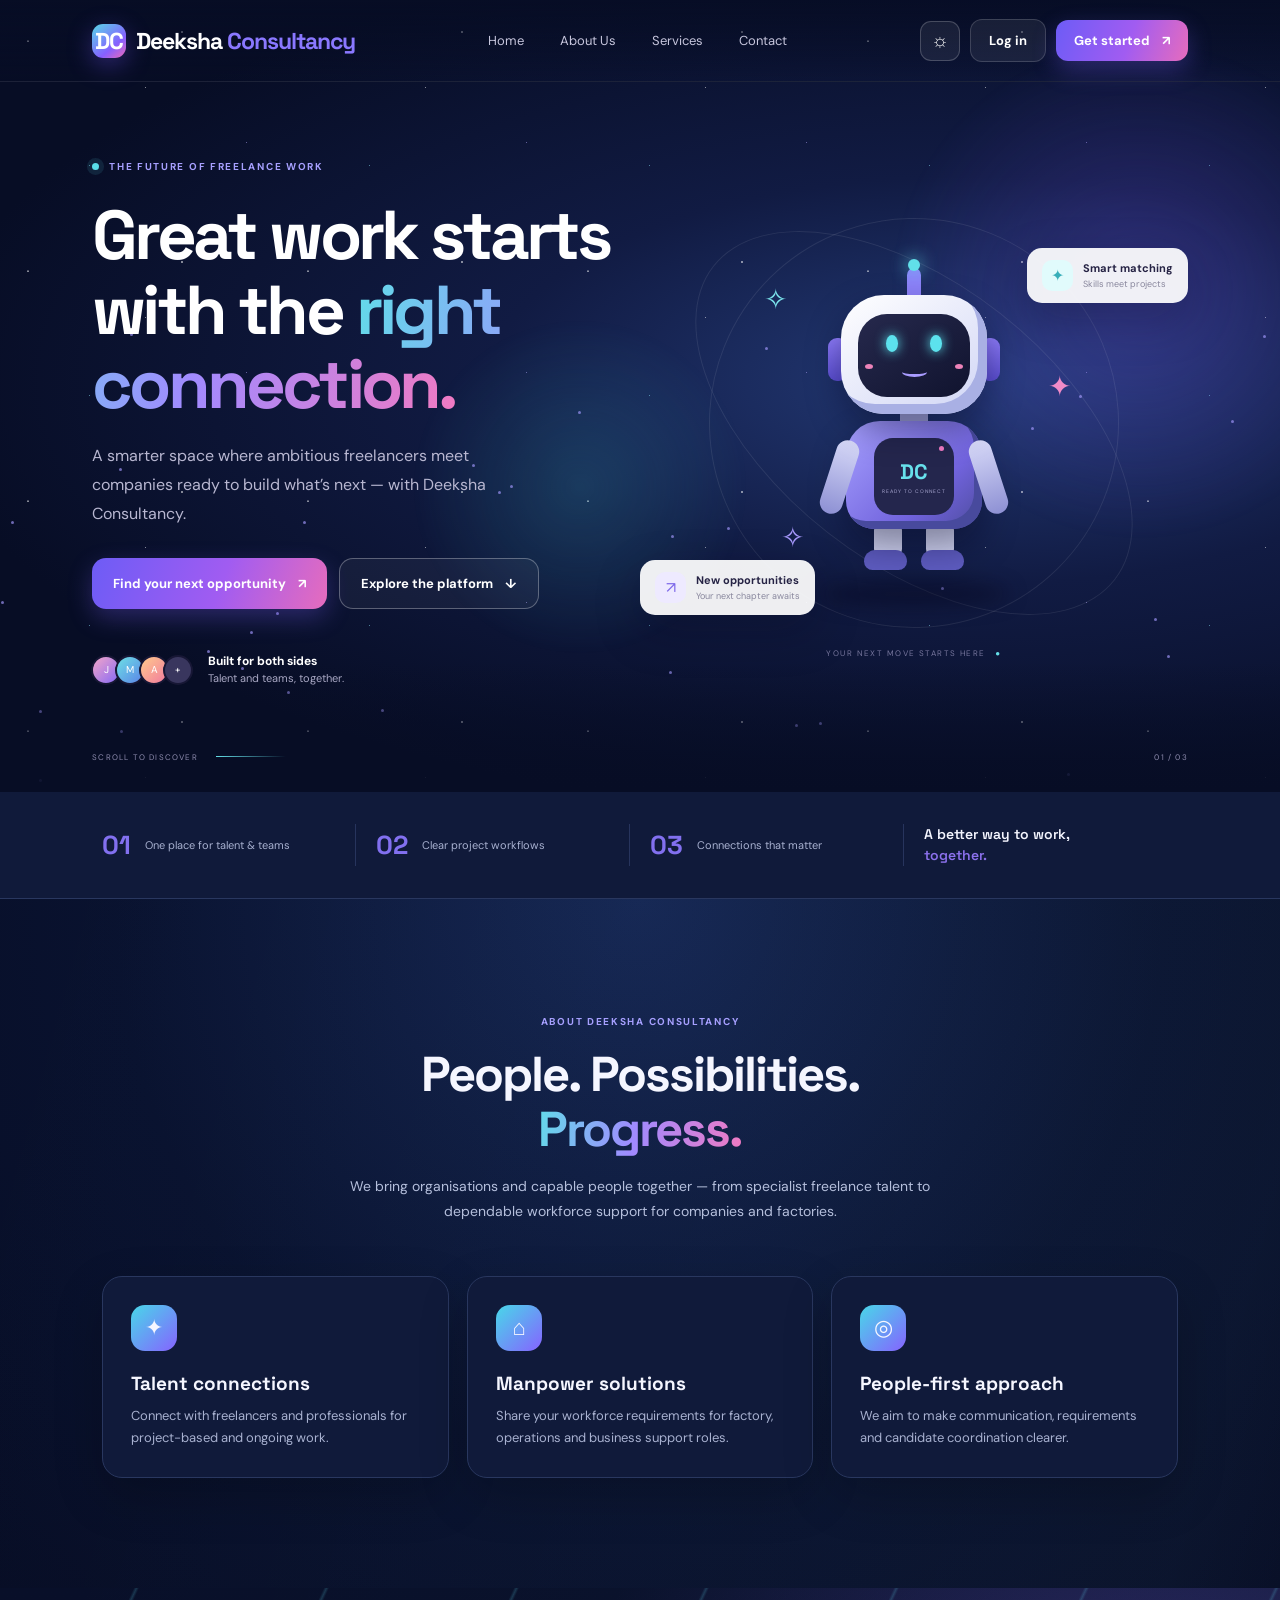
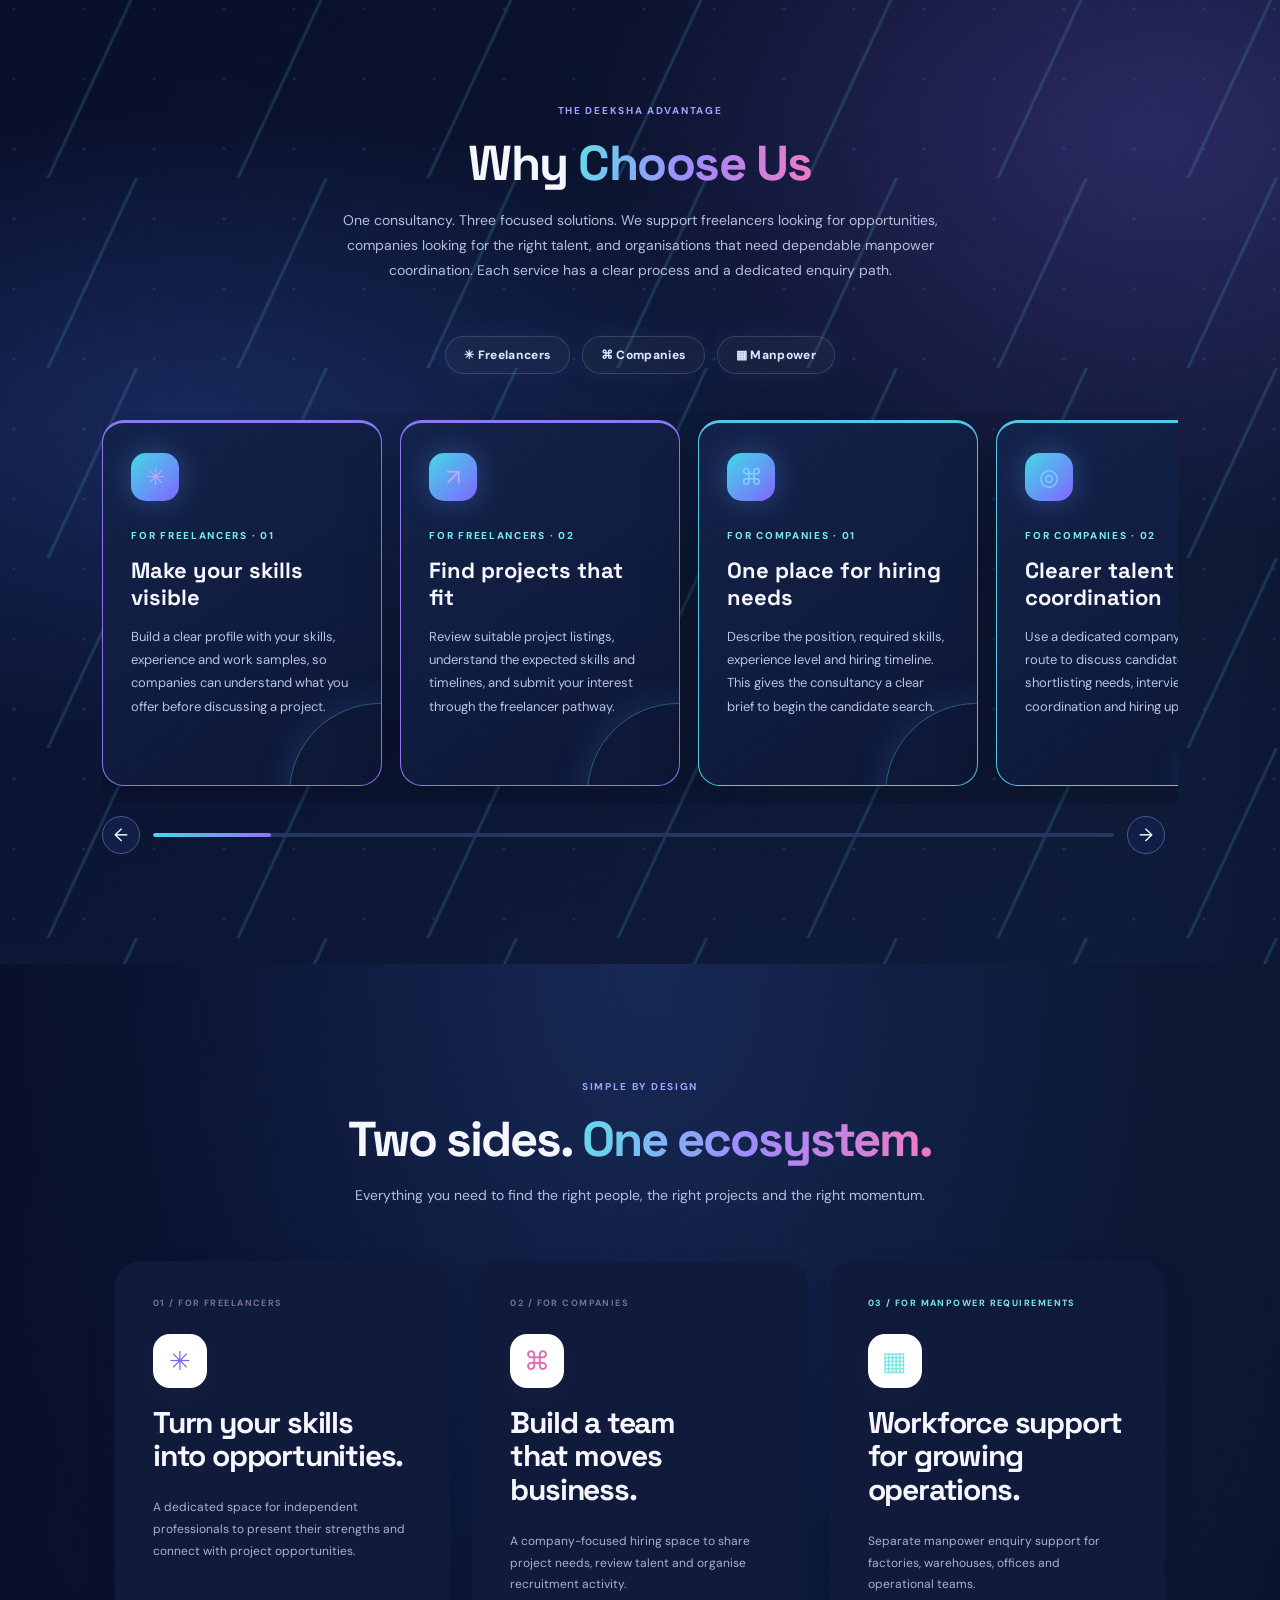
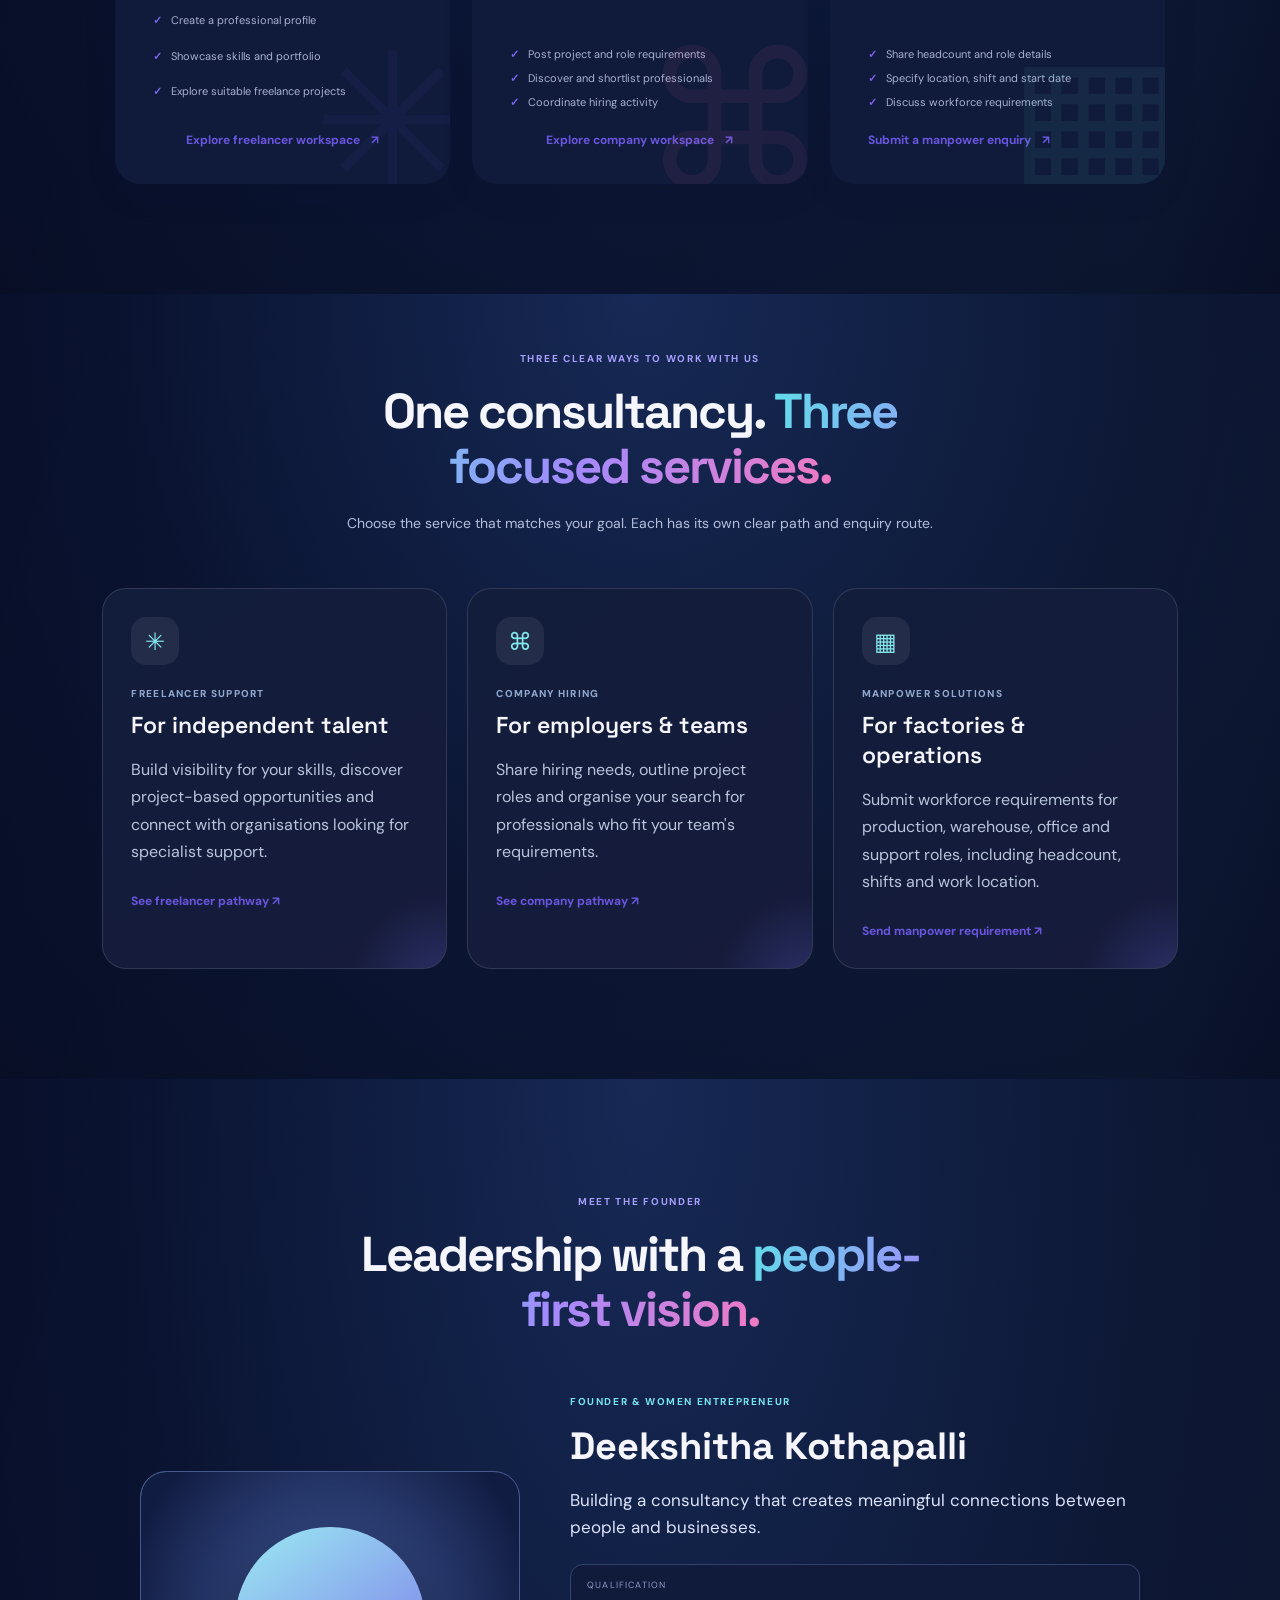
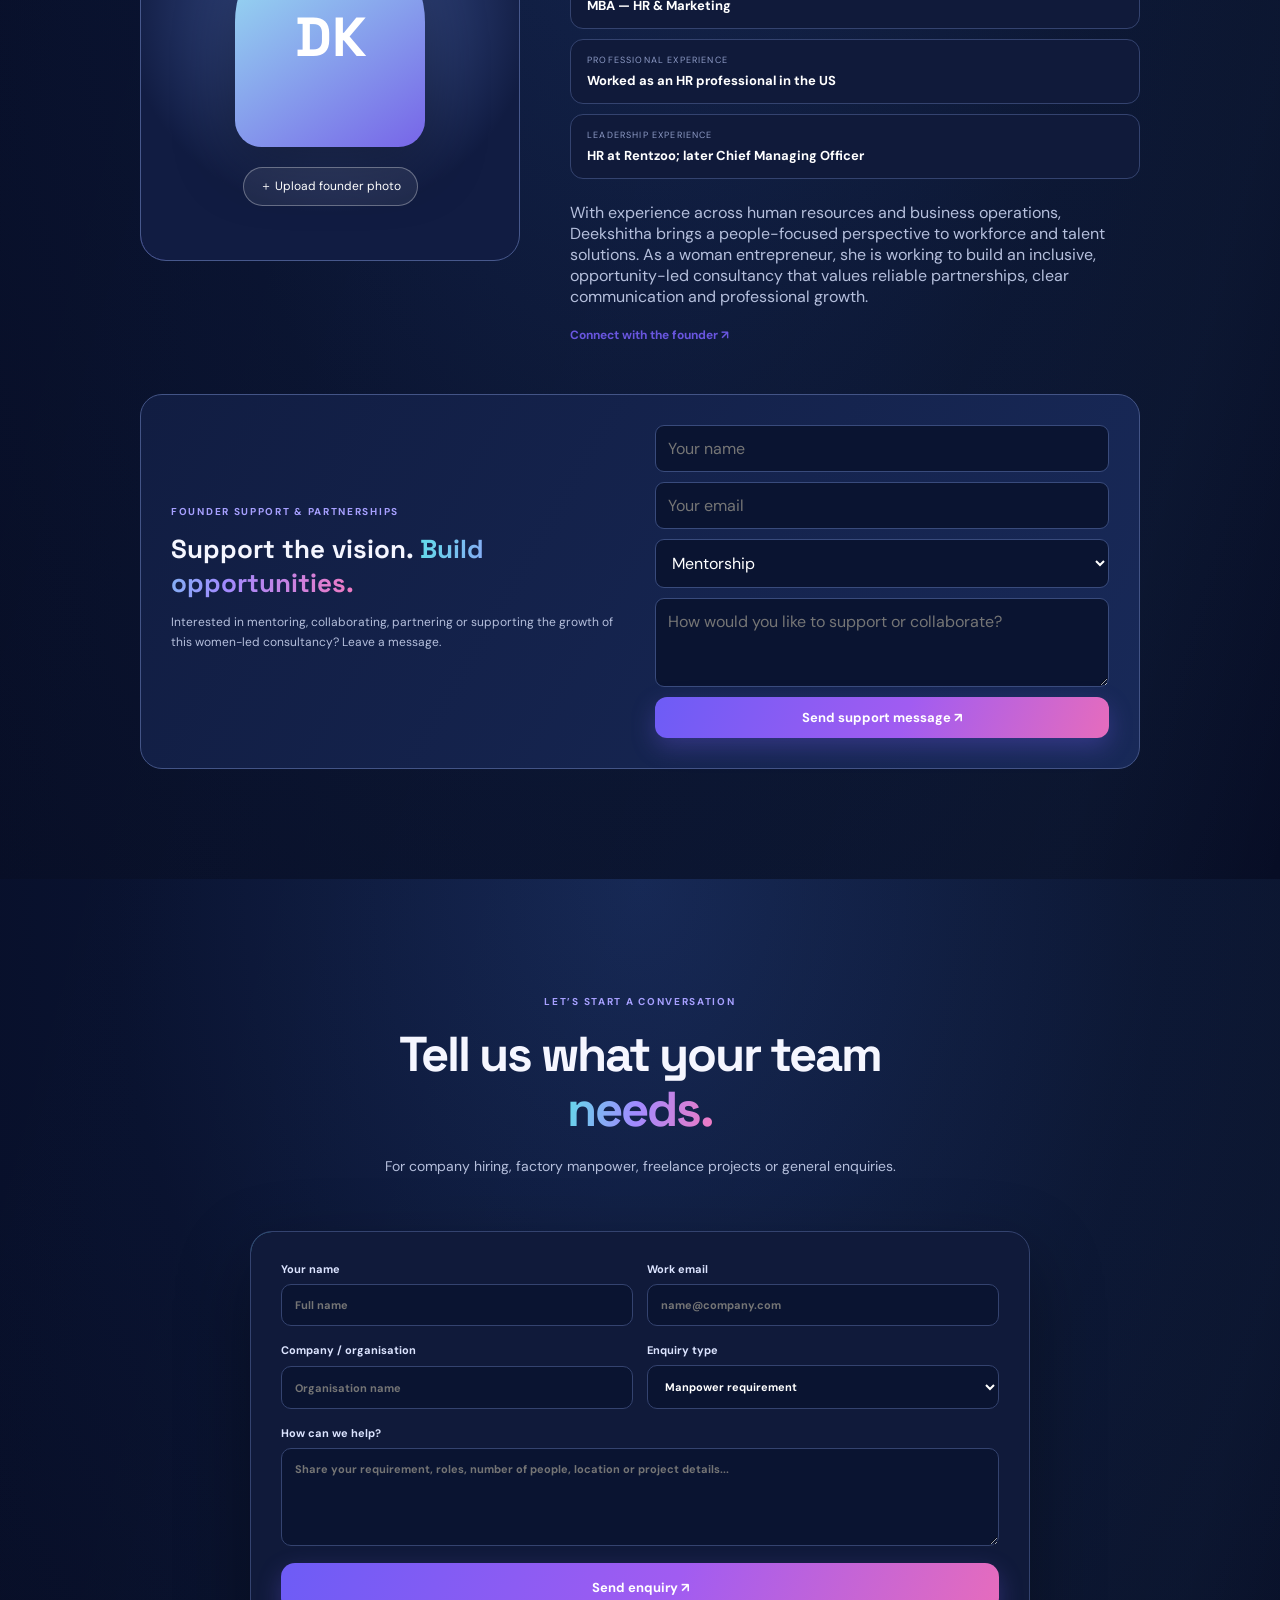
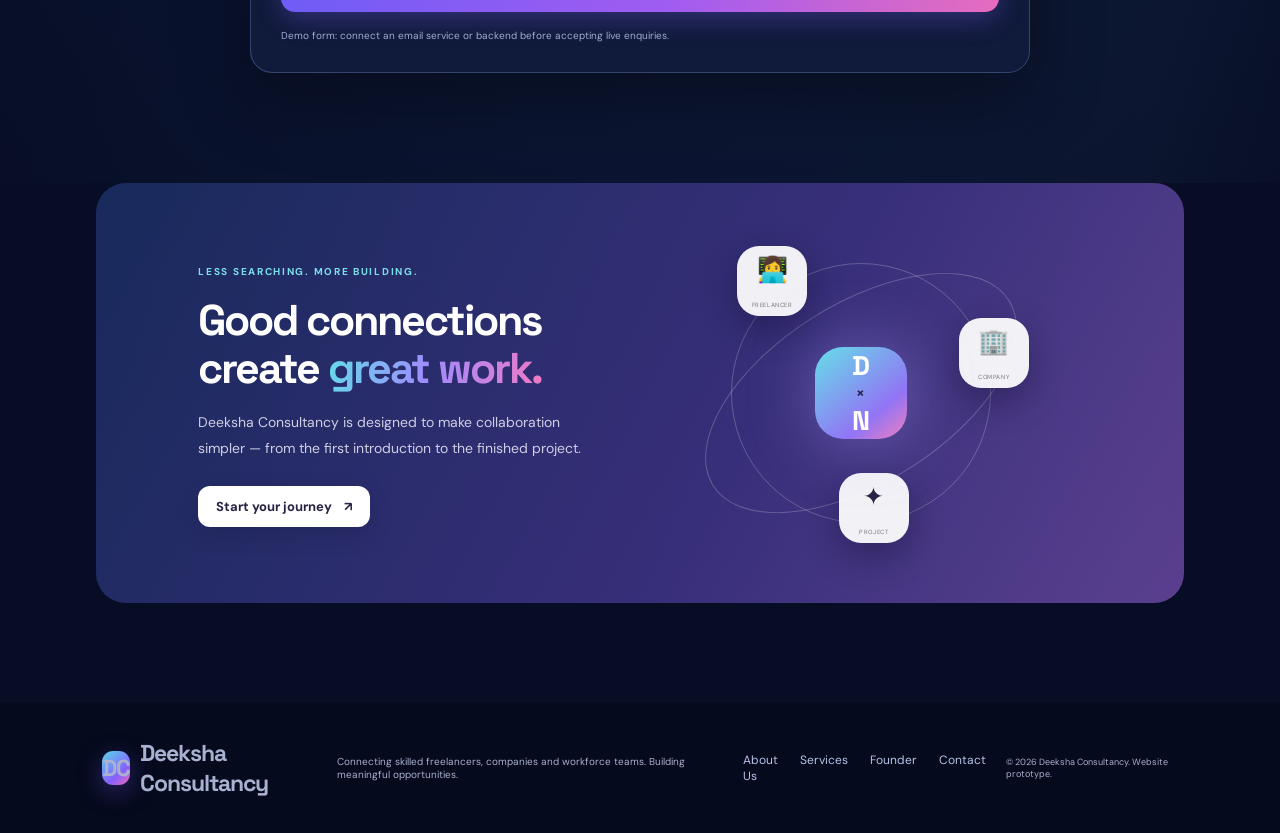
==== index.html @ b0bf6ce8 "first commit" ====
<!DOCTYPE html>
<html lang="en">
<head>
  <meta charset="UTF-8" />
  <meta name="viewport" content="width=device-width, initial-scale=1.0" />
  <meta name="theme-color" content="#10112b" />
  <meta name="description" content="Deeksha Consultancy connects skilled freelancers with companies through a simple, modern talent platform." />
  <title>Deeksha Consultancy | Talent Meets Opportunity</title>
  <link rel="preconnect" href="https://fonts.googleapis.com">
  <link rel="preconnect" href="https://fonts.gstatic.com" crossorigin>
  <link href="https://fonts.googleapis.com/css2?family=DM+Sans:wght@400;500;600;700&family=Space+Grotesk:wght@500;600;700&display=swap" rel="stylesheet">
  <link rel="stylesheet" href="style.css" />
</head>
<body>
  <div class="scroll-progress" id="scrollProgress"></div>
  <div class="global-starfall" id="globalStarfall" aria-hidden="true"></div>
  <div class="cursor-spark" id="cursorSpark" aria-hidden="true">✧</div>
  <div class="loader" id="loader">
    <div class="loader-orbit"><span class="loader-core">✦</span></div>
    <p>Connecting talent to opportunity<span class="dots">...</span></p>
  </div>

  <header class="site-header" id="siteHeader">
    <a class="brand" href="#" data-home><span class="brand-mark">DC</span><span>Deeksha <span class="brand-accent">Consultancy</span></span></a>
    <nav class="main-nav">
      <a href="#home">Home</a><a href="#about">About Us</a><a href="#services">Services</a></a><a href="#contact">Contact</a>
    </nav>
    <div class="header-actions">
      <button class="theme-toggle" id="themeToggle" aria-label="Toggle theme">☼</button>
      <button class="btn btn-ghost" data-open-auth="login">Log in</button>
      <button class="btn btn-primary" data-open-auth="signup">Get started <span>↗</span></button>
    </div>
    <button class="mobile-menu" id="mobileMenu" aria-label="Open menu">☰</button>
  </header>

  <main id="landing">
    <section class="hero" id="home">
      <div class="hero-glow glow-one"></div><div class="hero-glow glow-two"></div>
      <div class="particle-field" id="particleField"></div>
      <div class="hero-copy reveal">
        <div class="eyebrow"><span class="eyebrow-dot"></span> THE FUTURE OF FREELANCE WORK</div>
        <h1>Great work starts<br>with the <span class="gradient-text">right connection.</span></h1>
        <p class="hero-lede">A smarter space where ambitious freelancers meet companies ready to build what’s next — with Deeksha Consultancy.</p>
        <div class="hero-buttons">
          <button class="btn btn-primary btn-large" data-open-auth="signup">Find your next opportunity <span>↗</span></button>
          <a class="btn btn-outline btn-large" href="#how">Explore the platform <span>↓</span></a>
        </div>
        <div class="trust-row"><div class="avatar-stack"><i>J</i><i>M</i><i>A</i><i>+</i></div><span><b>Built for both sides</b><br>Talent and teams, together.</span></div>
      </div>
      <div class="hero-visual reveal">
        <div class="orbit orbit-a"></div><div class="orbit orbit-b"></div>
        <div class="floating-chip chip-top"><span class="chip-icon">✦</span><span><b>Smart matching</b><small>Skills meet projects</small></span></div>
        <div class="robot-stage">
          <div class="robot-shadow"></div>
          <div class="robot">
            <div class="antenna"><i></i></div>
            <div class="robot-ear ear-left"></div><div class="robot-ear ear-right"></div>
            <div class="robot-head">
              <div class="robot-face"><div class="robot-eyes"><i></i><i></i></div><div class="robot-smile"></div></div>
              <div class="robot-cheek cheek-left"></div><div class="robot-cheek cheek-right"></div>
            </div>
            <div class="robot-neck"></div>
            <div class="robot-body"><div class="body-panel"><span class="panel-dot"></span><b>DC</b><small>READY TO CONNECT</small></div><div class="robot-arm arm-left"></div><div class="robot-arm arm-right"></div></div>
            <div class="robot-leg leg-left"></div><div class="robot-leg leg-right"></div>
            <div class="robot-foot foot-left"></div><div class="robot-foot foot-right"></div>
          </div>
          <div class="spark spark-1">✧</div><div class="spark spark-2">✦</div><div class="spark spark-3">✧</div>
        </div>
        <div class="floating-chip chip-bottom"><span class="chip-icon purple">↗</span><span><b>New opportunities</b><small>Your next chapter awaits</small></span></div>
        <div class="visual-caption">YOUR NEXT MOVE STARTS HERE <span>●</span></div>
      </div>
      <div class="hero-bottom"><span>SCROLL TO DISCOVER</span><div class="scroll-line"></div><span>01 / 03</span></div>
    </section>

    <section class="stats-strip">
      <div><strong>01</strong><span>One place for talent & teams</span></div><div><strong>02</strong><span>Clear project workflows</span></div><div><strong>03</strong><span>Connections that matter</span></div><div class="stats-note">A better way to work,<br><em>together.</em></div>
    </section>

    <section class="section about-company-section" id="about">
      <div class="section-heading reveal"><span class="eyebrow">ABOUT DEEKSHA CONSULTANCY</span><h2>People. Possibilities. <span class="gradient-text">Progress.</span></h2><p>We bring organisations and capable people together — from specialist freelance talent to dependable workforce support for companies and factories.</p></div>
      <div class="about-feature-grid"><article class="about-feature reveal"><span>✦</span><h3>Talent connections</h3><p>Connect with freelancers and professionals for project-based and ongoing work.</p></article><article class="about-feature reveal"><span>⌂</span><h3>Manpower solutions</h3><p>Share your workforce requirements for factory, operations and business support roles.</p></article><article class="about-feature reveal"><span>◎</span><h3>People-first approach</h3><p>We aim to make communication, requirements and candidate coordination clearer.</p></article></div>
    </section>

    <section class="section why-section" id="why-us">
      <div class="section-heading reveal"><span class="eyebrow">THE DEEKSHA ADVANTAGE</span><h2>Why <span class="gradient-text">Choose Us</span></h2><p>One consultancy. Three focused solutions. We support freelancers looking for opportunities, companies looking for the right talent, and organisations that need dependable manpower coordination. Each service has a clear process and a dedicated enquiry path.</p></div>
      <div class="why-audience-row reveal"><span class="why-audience freelancer-audience">✳ Freelancers</span><span class="why-audience company-audience">⌘ Companies</span><span class="why-audience manpower-audience">▦ Manpower</span></div>
      <div class="why-track-wrap reveal"><div class="why-track" id="whyTrack">
        <article class="why-card why-freelancer"><span class="why-icon">✳</span><small>FOR FREELANCERS · 01</small><h3>Make your skills visible</h3><p>Build a clear profile with your skills, experience and work samples, so companies can understand what you offer before discussing a project.</p></article>
        <article class="why-card why-freelancer"><span class="why-icon">↗</span><small>FOR FREELANCERS · 02</small><h3>Find projects that fit</h3><p>Review suitable project listings, understand the expected skills and timelines, and submit your interest through the freelancer pathway.</p></article>
        <article class="why-card why-company"><span class="why-icon">⌘</span><small>FOR COMPANIES · 01</small><h3>One place for hiring needs</h3><p>Describe the position, required skills, experience level and hiring timeline. This gives the consultancy a clear brief to begin the candidate search.</p></article>
        <article class="why-card why-company"><span class="why-icon">◎</span><small>FOR COMPANIES · 02</small><h3>Clearer talent coordination</h3><p>Use a dedicated company enquiry route to discuss candidate profiles, shortlisting needs, interview coordination and hiring updates.</p></article>
        <article class="why-card why-manpower"><span class="why-icon">▦</span><small>FOR MANPOWER · 01</small><h3>Workforce needs understood</h3><p>Submit the number of workers needed, job categories, work location, shift details and expected joining date for factory, warehouse or operations teams.</p></article>
        <article class="why-card why-manpower"><span class="why-icon">✧</span><small>FOR MANPOWER · 02</small><h3>Flexible support for operations</h3><p>Explain whether you need temporary, contract or ongoing staffing support. Requirements are reviewed individually before any proposal or commitment.</p></article>
      </div></div>
      <div class="slider-controls reveal"><button class="slider-arrow" id="whyPrev" aria-label="Scroll benefits left">←</button><div class="slider-progress"><span id="whyProgress"></span></div><button class="slider-arrow" id="whyNext" aria-label="Scroll benefits right">→</button><span class="slider-hint"></span></div>
    </section>

    <section class="section how-section" id="how">
      <div class="section-heading reveal"><span class="eyebrow">SIMPLE BY DESIGN</span><h2>Two sides. <span class="gradient-text">One ecosystem.</span></h2><p>Everything you need to find the right people, the right projects and the right momentum.</p></div>
      <div class="path-grid service-path-grid">
        <article class="path-card talent-card reveal" id="freelancer-services"><div class="path-number">01 / FOR FREELANCERS</div><div class="path-icon">✳</div><h3>Turn your skills<br>into opportunities.</h3><p>A dedicated space for independent professionals to present their strengths and connect with project opportunities.</p><ul><li>Create a professional profile</li><li>Showcase skills and portfolio</li><li>Explore suitable freelance projects</li></ul><button class="text-link" data-open-auth="signup" data-role="freelancer">Explore freelancer workspace <span>↗</span></button><div class="card-decoration decoration-a">✳</div></article>
        <article class="path-card company-card reveal" id="companies"><div class="path-number">02 / FOR COMPANIES</div><div class="path-icon">⌘</div><h3>Build a team<br>that moves business.</h3><p>A company-focused hiring space to share project needs, review talent and organise recruitment activity.</p><ul><li>Post project and role requirements</li><li>Discover and shortlist professionals</li><li>Coordinate hiring activity</li></ul><button class="text-link" data-open-auth="signup" data-role="company">Explore company workspace <span>↗</span></button><div class="card-decoration decoration-b">⌘</div></article>
        <article class="path-card manpower-card reveal" id="manpower-services"><div class="path-number">03 / FOR MANPOWER REQUIREMENTS</div><div class="path-icon">▦</div><h3>Workforce support<br>for growing operations.</h3><p>Separate manpower enquiry support for factories, warehouses, offices and operational teams.</p><ul><li>Share headcount and role details</li><li>Specify location, shift and start date</li><li>Discuss workforce requirements</li></ul><a class="text-link" href="#contact">Submit a manpower enquiry <span>↗</span></a><div class="card-decoration decoration-c">▦</div></article>
      </div>
    </section>

    <section class="section service-details-section" id="services"><div class="section-heading reveal"><span class="eyebrow">THREE CLEAR WAYS TO WORK WITH US</span><h2>One consultancy. <span class="gradient-text">Three focused services.</span></h2><p>Choose the service that matches your goal. Each has its own clear path and enquiry route.</p></div><div class="service-detail-grid">
      <article class="service-detail freelancer-detail reveal"><span class="service-detail-icon">✳</span><small>FREELANCER SUPPORT</small><h3>For independent talent</h3><p>Build visibility for your skills, discover project-based opportunities and connect with organisations looking for specialist support.</p><a href="#freelancer-services" class="text-link">See freelancer pathway ↗</a></article>
      <article class="service-detail company-detail reveal"><span class="service-detail-icon">⌘</span><small>COMPANY HIRING</small><h3>For employers & teams</h3><p>Share hiring needs, outline project roles and organise your search for professionals who fit your team's requirements.</p><a href="#companies" class="text-link">See company pathway ↗</a></article>
      <article class="service-detail manpower-detail reveal"><span class="service-detail-icon">▦</span><small>MANPOWER SOLUTIONS</small><h3>For factories & operations</h3><p>Submit workforce requirements for production, warehouse, office and support roles, including headcount, shifts and work location.</p><a href="#contact" class="text-link">Send manpower requirement ↗</a></article>
    </div></section>

    <section class="section founder-section" id="founder"><div class="section-heading reveal"><span class="eyebrow">MEET THE FOUNDER</span><h2>Leadership with a <span class="gradient-text">people-first vision.</span></h2></div><div class="founder-layout reveal"><div class="founder-photo-wrap"><img id="founderPhoto" src="" alt="Founder portrait preview" class="founder-photo hidden"><div class="founder-placeholder" id="founderPlaceholder"><span>DK</span><small>Founder portrait</small></div><label class="photo-upload">＋ Upload founder photo<input id="founderPhotoInput" type="file" accept="image/*"></label></div><div class="founder-copy"><span class="founder-kicker">FOUNDER & WOMEN ENTREPRENEUR</span><h3>Deekshitha Kothapalli</h3><p class="founder-lede">Building a consultancy that creates meaningful connections between people and businesses.</p><div class="founder-facts"><div><small>QUALIFICATION</small><b>MBA — HR & Marketing</b></div><div><small>PROFESSIONAL EXPERIENCE</small><b>Worked as an HR professional in the US</b></div><div><small>LEADERSHIP EXPERIENCE</small><b>HR at Rentzoo; later Chief Managing Officer</b></div></div><p>With experience across human resources and business operations, Deekshitha brings a people-focused perspective to workforce and talent solutions. As a woman entrepreneur, she is working to build an inclusive, opportunity-led consultancy that values reliable partnerships, clear communication and professional growth.</p><a class="text-link" href="#founder-support">Connect with the founder ↗</a></div></div>
      <div class="founder-support" id="founder-support"><div><span class="eyebrow">FOUNDER SUPPORT & PARTNERSHIPS</span><h3>Support the vision. <span class="gradient-text">Build opportunities.</span></h3><p>Interested in mentoring, collaborating, partnering or supporting the growth of this women-led consultancy? Leave a message.</p></div><form id="founderSupportForm"><input name="supportName" required placeholder="Your name"><input name="supportEmail" type="email" required placeholder="Your email"><select name="supportType"><option>Mentorship</option><option>Business partnership</option><option>Investment / funding discussion</option><option>Women entrepreneur network</option><option>Other support</option></select><textarea name="supportMessage" rows="3" placeholder="How would you like to support or collaborate?"></textarea><button class="btn btn-primary">Send support message ↗</button></form></div></section>

    <section class="section contact-section" id="contact"><div class="section-heading reveal"><span class="eyebrow">LET’S START A CONVERSATION</span><h2>Tell us what your team <span class="gradient-text">needs.</span></h2><p>For company hiring, factory manpower, freelance projects or general enquiries.</p></div><form class="contact-form reveal" id="contactForm"><div class="form-row"><label>Your name<input name="name" required placeholder="Full name"></label><label>Work email<input name="email" type="email" required placeholder="name@company.com"></label></div><div class="form-row"><label>Company / organisation<input name="company" placeholder="Organisation name"></label><label>Enquiry type<select name="type"><option>Manpower requirement</option><option>Factory staffing</option><option>Freelance project</option><option>Partnership</option><option>General enquiry</option></select></label></div><label>How can we help?<textarea name="message" rows="5" required placeholder="Share your requirement, roles, number of people, location or project details..."></textarea></label><button class="btn btn-primary btn-large">Send enquiry ↗</button><small class="form-note">Demo form: connect an email service or backend before accepting live enquiries.</small></form></section>

    <section class="match-section">
      <div class="match-copy reveal"><span class="eyebrow">LESS SEARCHING. MORE BUILDING.</span><h2>Good connections<br>create <span class="gradient-text">great work.</span></h2><p>Deeksha Consultancy is designed to make collaboration simpler — from the first introduction to the finished project.</p><button class="btn btn-light" data-open-auth="signup">Start your journey <span>↗</span></button></div>
      <div class="match-art reveal"><div class="match-ring ring-1"></div><div class="match-ring ring-2"></div><div class="match-center">D<span>×</span>N</div><div class="match-node node-a">👩‍💻<small>FREELANCER</small></div><div class="match-node node-b">🏢<small>COMPANY</small></div><div class="match-node node-c">✦<small>PROJECT</small></div></div>
    </section>

    <footer class="footer"><a class="brand" href="#" data-home><span class="brand-mark">DC</span><span>Deeksha <span class="brand-accent">Consultancy</span></span></a><p>Connecting skilled freelancers, companies and workforce teams. Building meaningful opportunities.</p><div class="footer-links"><a href="#about">About Us</a><a href="#services">Services</a><a href="#founder">Founder</a><a href="#contact">Contact</a></div><span>© 2026 Deeksha Consultancy. Website prototype.</span></footer>
  </main>

  <!-- Freelancer workspace -->
  <main class="dashboard hidden" id="freelancerDashboard">
    <aside class="sidebar"><a class="brand side-brand" href="#" data-home><span class="brand-mark">DC</span><span>Deeksha <span class="brand-accent">Consultancy</span></span></a><div class="side-label">WORKSPACE</div><button class="side-link active" data-panel="overview">▦ <span>Overview</span></button><button class="side-link" data-panel="projects">⌕ <span>Find projects</span></button><button class="side-link" data-panel="applications">◷ <span>My applications</span></button><button class="side-link" data-panel="profile">◎ <span>My profile</span></button><div class="sidebar-bottom"><button class="side-link" data-home>↩ <span>Back to website</span></button><button class="side-link" data-logout>⇥ <span>Log out</span></button></div></aside>
    <section class="dash-main"><div class="dash-top"><div><span class="eyebrow">FREELANCER WORKSPACE</span><h1 id="freelancerGreeting">Good evening, Alex 👋</h1><p>Here’s what’s happening with your work.</p></div><div class="user-pill"><span class="user-avatar">A</span><span><b id="freelancerName">Alex Morgan</b><small>Freelancer</small></span></div></div>
      <div class="dash-panel" id="freelancer-overview"><div class="welcome-banner"><div><span class="banner-tag">YOUR NEXT OPPORTUNITY</span><h2>Keep your momentum<br>moving forward.</h2><p>Explore projects that fit your skills and goals.</p><button class="btn btn-light" data-panel="projects">Explore projects ↗</button></div><div class="banner-orb">✳</div></div><div class="metric-grid"><div class="metric-card"><span>Profile completion</span><strong>80%</strong><div class="progress-track"><i style="width:80%"></i></div><small>Almost there — add your portfolio</small></div><div class="metric-card"><span>Applications sent</span><strong id="applicationCount">03</strong><small class="positive">Keep applying to relevant work</small></div><div class="metric-card"><span>Profile views</span><strong>24</strong><small>In the last 30 days</small></div></div><div class="content-card"><div class="card-heading"><div><h3>Recommended projects</h3><p>Opportunities you may like</p></div><button class="text-link" data-panel="projects">View all ↗</button></div><div id="recommendedProjects" class="project-list"></div></div></div>
      <div class="dash-panel hidden" id="freelancer-projects"><div class="panel-title"><div><h2>Find projects</h2><p>Explore opportunities and apply to the ones that fit.</p></div><input class="search-input" id="projectSearch" placeholder="Search projects..."></div><div id="allProjects" class="project-list"></div></div>
      <div class="dash-panel hidden" id="freelancer-applications"><div class="panel-title"><div><h2>My applications</h2><p>Keep track of your project applications.</p></div></div><div id="myApplications" class="content-card"></div></div>
      <div class="dash-panel hidden" id="freelancer-profile"><div class="panel-title"><div><h2>My profile</h2><p>Help companies understand what you bring to the table.</p></div></div><form class="content-card profile-form" id="freelancerProfileForm"><label>Full name<input id="profileName" value="Alex Morgan"></label><label>Professional title<input value="Frontend Developer"></label><label>Skills<input value="HTML, CSS, JavaScript, React"></label><label>About you<textarea rows="4">I build thoughtful, responsive digital experiences.</textarea></label><button class="btn btn-primary">Save profile</button></form></div>
    </section>
  </main>

  <!-- Company workspace -->
  <main class="dashboard hidden" id="companyDashboard">
    <aside class="sidebar"><a class="brand side-brand" href="#" data-home><span class="brand-mark">DC</span><span>Deeksha <span class="brand-accent">Consultancy</span></span></a><div class="side-label">WORKSPACE</div><button class="side-link active" data-panel="overview">▦ <span>Overview</span></button><button class="side-link" data-panel="post">＋ <span>Post a project</span></button><button class="side-link" data-panel="talent">⌕ <span>Find talent</span></button><button class="side-link" data-panel="manage">▤ <span>Manage projects</span></button><button class="side-link" data-panel="manpower">♙ <span>Manpower requests</span></button><div class="sidebar-bottom"><button class="side-link" data-home>↩ <span>Back to website</span></button><button class="side-link" data-logout>⇥ <span>Log out</span></button></div></aside>
    <section class="dash-main"><div class="dash-top"><div><span class="eyebrow">COMPANY WORKSPACE</span><h1 id="companyGreeting">Welcome back, Studio North 👋</h1><p>Your hiring activity at a glance.</p></div><div class="user-pill"><span class="user-avatar company-avatar">S</span><span><b id="companyName">Studio North</b><small>Company</small></span></div></div>
      <div class="dash-panel" id="company-overview"><div class="welcome-banner company-banner"><div><span class="banner-tag">BUILD YOUR DREAM TEAM</span><h2>The right talent<br>changes everything.</h2><p>Post a project and meet professionals ready to make it happen.</p><button class="btn btn-light" data-panel="post">Post a project ↗</button></div><div class="banner-orb">⌘</div></div><div class="metric-grid"><div class="metric-card"><span>Active projects</span><strong id="activeProjectCount">02</strong><small>Projects in progress</small></div><div class="metric-card"><span>Freelancers available</span><strong>128</strong><small class="positive">Across key skill areas</small></div><div class="metric-card"><span>Shortlisted</span><strong id="shortlistCount">04</strong><small>Potential project matches</small></div></div><div class="content-card"><div class="card-heading"><div><h3>Featured talent</h3><p>Professionals to explore</p></div><button class="text-link" data-panel="talent">Browse talent ↗</button></div><div id="featuredTalent" class="talent-grid"></div></div></div>
      <div class="dash-panel hidden" id="company-post"><div class="panel-title"><div><h2>Post a project</h2><p>Tell freelancers what you need. Keep the brief clear and specific.</p></div></div><form class="content-card project-form" id="postProjectForm"><label>Project title<input id="newProjectTitle" placeholder="e.g. Build a responsive company website" required></label><div class="form-row"><label>Required skill<input id="newProjectSkill" placeholder="e.g. React, UI/UX" required></label><label>Budget (₹)<input id="newProjectBudget" type="number" min="1" placeholder="e.g. 25000" required></label></div><label>Project description<textarea id="newProjectDescription" rows="4" placeholder="Describe the work, goals and expected deliverables..." required></textarea></label><label>Timeline<select id="newProjectTimeline"><option>1–2 weeks</option><option>2–4 weeks</option><option>1–3 months</option><option>Flexible</option></select></label><button class="btn btn-primary">Publish project ↗</button></form></div>
      <div class="dash-panel hidden" id="company-talent"><div class="panel-title"><div><h2>Discover talent</h2><p>Explore professionals by their skills.</p></div><input class="search-input" id="talentSearch" placeholder="Search name or skill..."></div><div id="talentDirectory" class="talent-grid"></div></div>
      <div class="dash-panel hidden" id="company-manage"><div class="panel-title"><div><h2>Manage projects</h2><p>Review the projects you have posted.</p></div></div><div id="companyProjectList" class="project-list"></div></div>
      <div class="dash-panel hidden" id="company-manpower"><div class="panel-title"><div><h2>Request manpower</h2><p>For factories, warehouses, offices and operations teams.</p></div></div><form class="content-card project-form" id="manpowerForm"><div class="form-row"><label>Company / factory name<input id="manpowerCompany" required placeholder="Company name"></label><label>Contact person<input id="manpowerContact" required placeholder="Your name"></label></div><div class="form-row"><label>Work email<input id="manpowerEmail" type="email" required placeholder="you@company.com"></label><label>Phone number<input id="manpowerPhone" required placeholder="Contact number"></label></div><div class="form-row"><label>Industry / facility type<select id="manpowerIndustry"><option>Manufacturing / Factory</option><option>Warehouse / Logistics</option><option>Office / Corporate</option><option>Retail / Hospitality</option><option>Other</option></select></label><label>Number of people required<input id="manpowerCount" type="number" min="1" required placeholder="e.g. 25"></label></div><div class="form-row"><label>Roles required<input id="manpowerRoles" required placeholder="e.g. machine operators, helpers"></label><label>Work location<input id="manpowerLocation" required placeholder="City, State"></label></div><div class="form-row"><label>Shift / working hours<input id="manpowerShift" placeholder="Day / Night / Rotational"></label><label>Expected start date<input id="manpowerStart" type="date"></label></div><label>Additional requirements<textarea id="manpowerNotes" rows="4" placeholder="Skills, experience, accommodation, transport or other details"></textarea></label><button class="btn btn-primary">Submit manpower requirement ↗</button><small class="form-note">Prototype only: requests are saved in this browser. Connect a secure backend to receive them centrally.</small></form><div class="content-card"><div class="card-heading"><div><h3>Submitted requests</h3><p>Saved on this device in the demo</p></div></div><div id="manpowerRequests" class="project-list"></div></div></div>
    </section>
  </main>

  <div class="modal-backdrop hidden" id="authModal">
    <div class="auth-modal"><button class="modal-close" id="closeModal" aria-label="Close">×</button><div class="modal-mark">D</div><span class="eyebrow">WELCOME TO DEEKSHA CONSULTANCY</span><h2 id="authTitle">Choose your space.</h2><p id="authSubtitle">Tell us how you want to use the platform.</p>
      <div class="role-options"><button class="role-option" data-role-choice="freelancer"><span>👩‍💻</span><b>I'm a freelancer</b><small>Find projects and grow your work</small><i>↗</i></button><button class="role-option" data-role-choice="company"><span>🏢</span><b>I'm a company</b><small>Find talent and post projects</small><i>↗</i></button></div>
      <form id="authForm" class="auth-form hidden"><label>Your name<input id="authName" placeholder="Enter your name" required></label><label>Email address<input type="email" placeholder="you@example.com" required></label><button class="btn btn-primary">Continue to dashboard ↗</button><small class="demo-note">Demo only — no account or password is created.</small></form>
      <button class="modal-back-link hidden" id="changeRole">← Change account type</button>
    </div>
  </div>
<div class="toast" id="toast"></div>
  <script src="script.js"></script>
</body>
</html>
---- style.css ----
*{box-sizing:border-box} :root{--ink:#17182f;--muted:#74758c;--paper:#f7f7fc;--white:#fff;--purple:#7657f6;--pink:#f16ab8;--cyan:#55d8e8;--line:#e9e8f2;--navy:#11122d;--shadow:0 24px 70px rgba(30,25,80,.12)}html{scroll-behavior:smooth}body{margin:0;background:var(--paper);color:var(--ink);font-family:"DM Sans",sans-serif;overflow-x:hidden}button,a,input,textarea,select{font:inherit}button{cursor:pointer}a{text-decoration:none;color:inherit}.hidden{display:none!important}.scroll-progress{height:3px;position:fixed;top:0;left:0;width:0;background:linear-gradient(90deg,var(--cyan),var(--purple),var(--pink));z-index:1000}.loader{position:fixed;inset:0;background:#11122d;z-index:2000;display:flex;flex-direction:column;align-items:center;justify-content:center;color:#fff;transition:opacity .5s,visibility .5s}.loader.done{opacity:0;visibility:hidden}.loader-orbit{width:76px;height:76px;border:1px solid #ffffff55;border-radius:50%;display:grid;place-items:center;animation:spin 3s linear infinite;box-shadow:0 0 35px #6b8dff44,inset 0 0 22px #6b8dff22}.loader p{font-size:13px;letter-spacing:.08em;color:#c8c8e0;margin-top:22px}.dots{animation:blink 1s infinite}.site-header{height:82px;display:flex;align-items:center;justify-content:space-between;padding:0 7.2%;position:absolute;z-index:20;width:100%;color:#fff;border-bottom:1px solid #ffffff16}.brand{display:flex;align-items:center;gap:10px;font:700 23px "Space Grotesk",sans-serif;letter-spacing:-1px}.brand-mark{width:34px;height:34px;display:grid;place-items:center;border-radius:11px;background:linear-gradient(140deg,#57d9e8,#8660ff 65%,#ee6ab8);color:white;box-shadow:0 7px 24px #7657f65c}.brand-accent{color:#8a78ff}.main-nav{display:flex;gap:36px;color:#c7c6dd;font-size:13px}.main-nav a:hover{color:white}.header-actions{display:flex;align-items:center;gap:11px}.btn{border:0;border-radius:12px;padding:12px 18px;font-weight:700;font-size:13px;transition:transform .25s,box-shadow .25s,background .25s;display:inline-flex;align-items:center;justify-content:center;gap:12px}.btn:hover{transform:translateY(-3px)}.btn-primary{background:linear-gradient(110deg,#6d5cf6,#a15cf1 55%,#e66cbd);color:white;box-shadow:0 9px 24px #795df64c}.btn-primary:hover{box-shadow:0 13px 30px #795df677}.btn-ghost{background:#ffffff12;color:white;border:1px solid #ffffff28}.btn-outline{border:1px solid #ffffff4c;color:white;background:#ffffff0b}.btn-large{padding:16px 21px;border-radius:14px}.btn-light{background:white;color:#262344;box-shadow:0 8px 25px #09091e22}.theme-toggle,.mobile-menu{border:1px solid #ffffff32;background:#ffffff12;color:white;border-radius:11px;width:40px;height:40px;font-size:19px}.mobile-menu{display:none}.hero{min-height:730px;background:#11122d;position:relative;overflow:hidden;padding:160px 7.2% 105px;display:grid;grid-template-columns:1fr 1fr;align-items:center;color:white}.hero:after{content:"";position:absolute;inset:auto 0 0;height:130px;background:linear-gradient(transparent,var(--paper));pointer-events:none}.hero-copy{position:relative;z-index:2;max-width:590px}.eyebrow{font-size:10px;font-weight:700;letter-spacing:.17em;color:#a7a0ff}.hero .eyebrow{display:flex;align-items:center;gap:10px}.eyebrow-dot{width:7px;height:7px;background:#59dce7;border-radius:50%;box-shadow:0 0 0 5px #59dce71c}.hero h1{font:700 clamp(43px,5.4vw,72px)/1.08 "Space Grotesk",sans-serif;letter-spacing:-3.8px;margin:25px 0 20px}.gradient-text{background:linear-gradient(100deg,#62dce9 0%,#a18aff 48%,#f17ac2 100%);-webkit-background-clip:text;background-clip:text;color:transparent}.hero-lede{color:#b8b7d1;max-width:460px;font-size:16px;line-height:1.8}.hero-buttons{display:flex;gap:12px;flex-wrap:wrap;margin-top:30px}.trust-row{display:flex;align-items:center;gap:15px;margin-top:43px;color:#a9a8c4;font-size:11px;line-height:1.5}.trust-row b{color:white;font-size:12px}.avatar-stack{display:flex;padding-left:5px}.avatar-stack i{font-style:normal;width:30px;height:30px;border-radius:50%;border:2px solid #171735;background:linear-gradient(135deg,#f4a6c8,#8669f6);display:grid;place-items:center;margin-left:-6px;font-size:10px;color:#fff}.avatar-stack i:nth-child(2){background:linear-gradient(135deg,#6de0e5,#5b83e8)}.avatar-stack i:nth-child(3){background:linear-gradient(135deg,#ffcb8c,#f17a9e)}.avatar-stack i:nth-child(4){background:#39365e}.hero-visual{height:470px;position:relative;display:grid;place-items:center;z-index:2}.hero-glow{position:absolute;border-radius:50%;filter:blur(2px);pointer-events:none}.glow-one{width:520px;height:520px;right:-120px;top:30px;background:radial-gradient(circle,#7955f640,transparent 68%)}.glow-two{width:340px;height:340px;left:32%;top:40%;background:radial-gradient(circle,#46d8e52a,transparent 70%)}.orbit{position:absolute;border:1px solid #ffffff16;border-radius:50%;transform:rotate(-23deg)}.orbit-a{width:410px;height:410px}.orbit-b{width:510px;height:280px;transform:rotate(38deg)}.robot-stage{width:330px;height:390px;position:relative;display:grid;place-items:center;animation:robotFloat 4.5s ease-in-out infinite}.robot{position:relative;width:230px;height:310px;animation:robotTilt 5s ease-in-out infinite}.antenna{position:absolute;top:0;left:108px;width:14px;height:35px;background:#8d82fa;border-radius:8px}.antenna i{position:absolute;top:-9px;left:1px;width:12px;height:12px;border-radius:50%;background:#61e0e9;box-shadow:0 0 17px #61e0e9}.robot-head{position:absolute;top:27px;left:42px;width:146px;height:119px;border-radius:43px;background:linear-gradient(145deg,#fff,#cfd4f5);box-shadow:inset -9px -10px 0 #a9b0e4,0 15px 35px #06051e65;z-index:3}.robot-ear{position:absolute;top:70px;width:20px;height:43px;background:linear-gradient(#8e7cfb,#5c4fd3);border-radius:9px}.ear-left{left:29px}.ear-right{right:29px}.robot-face{position:absolute;inset:19px 17px 17px;border-radius:29px;background:linear-gradient(145deg,#26294d,#10132e);display:flex;align-items:center;justify-content:center;flex-direction:column;gap:15px}.robot-eyes{display:flex;gap:32px}.robot-eyes i{width:12px;height:17px;border-radius:50%;background:#5ce2ed;box-shadow:0 0 12px #5ce2ed;animation:blinkEyes 4s infinite}.robot-smile{width:25px;height:10px;border-bottom:3px solid #a99cff;border-radius:0 0 50% 50%}.robot-cheek{position:absolute;top:69px;width:8px;height:5px;background:#ed83b9;border-radius:50%}.cheek-left{left:24px}.cheek-right{right:24px}.robot-neck{position:absolute;top:141px;left:101px;width:28px;height:19px;background:#a5a8df}.robot-body{position:absolute;top:153px;left:47px;width:136px;height:108px;border-radius:34px 34px 28px 28px;background:linear-gradient(135deg,#a7a1ff,#7163dd 65%,#4c4b9b);box-shadow:inset -8px -8px 0 #484a9d,0 18px 35px #06051e66;z-index:2}.body-panel{position:absolute;inset:17px 28px 14px;border-radius:19px;background:#24264d;display:flex;align-items:center;justify-content:center;flex-direction:column;color:#68e1ec}.body-panel b{font:700 21px "Space Grotesk"}.body-panel small{font-size:5px;letter-spacing:1px;color:#aaa9d3;margin-top:3px}.panel-dot{position:absolute;top:8px;right:10px;width:5px;height:5px;border-radius:50%;background:#f17ac2}.robot-arm{position:absolute;top:18px;width:23px;height:76px;border-radius:15px;background:linear-gradient(#d7d9f8,#8e91d4);z-index:-1}.arm-left{left:-18px;transform:rotate(18deg)}.arm-right{right:-18px;transform:rotate(-18deg)}.robot-leg{position:absolute;top:252px;width:28px;height:39px;background:#d4d7f4;border-radius:10px}.leg-left{left:75px}.leg-right{right:75px}.robot-foot{position:absolute;top:282px;width:43px;height:20px;background:#5e5cc0;border-radius:12px 12px 9px 9px}.foot-left{left:65px}.foot-right{right:65px}.robot-shadow{position:absolute;bottom:12px;width:190px;height:24px;border-radius:50%;background:#05051b75;filter:blur(10px)}.spark{position:absolute;color:#7de6ee;font-size:28px;animation:sparkle 2.5s infinite}.spark-1{top:53px;left:15px}.spark-2{top:140px;right:8px;color:#f18bc8;animation-delay:.7s}.spark-3{bottom:62px;left:32px;color:#a99aff;animation-delay:1.3s}.floating-chip{position:absolute;display:flex;gap:10px;align-items:center;padding:12px 15px;border-radius:15px;background:#ffffffed;color:#262344;box-shadow:0 16px 45px #07061c40;z-index:5;animation:chipFloat 5s ease-in-out infinite}.floating-chip b{font-size:11px;display:block}.floating-chip small{display:block;font-size:9px;color:#89879d;margin-top:3px}.chip-icon{width:31px;height:31px;border-radius:10px;background:#e1fbfc;color:#37aeb9;display:grid;place-items:center}.chip-icon.purple{background:#eeeaff;color:#7d68e9}.chip-top{top:60px;right:0}.chip-bottom{bottom:43px;left:0;animation-delay:-2.5s}.visual-caption{position:absolute;bottom:0;font-size:8px;letter-spacing:.18em;color:#77769d}.visual-caption span{color:#65dfe8;margin-left:6px}.hero-bottom{position:absolute;bottom:30px;left:7.2%;right:7.2%;display:flex;align-items:center;gap:18px;color:#8d8bad;font-size:8px;letter-spacing:.15em;z-index:3}.scroll-line{width:70px;height:1px;background:linear-gradient(90deg,#65dfe8,transparent)}.hero-bottom span:last-child{margin-left:auto}.particle-field{position:absolute;inset:0;pointer-events:none}.particle{position:absolute;width:3px;height:3px;border-radius:50%;background:#a49aff;opacity:.65;animation:particleRise 9s linear infinite}.stats-strip{display:grid;grid-template-columns:repeat(4,1fr);padding:32px 8%;background:white;border-bottom:1px solid var(--line);gap:20px}.stats-strip>div{display:flex;align-items:center;gap:14px;border-right:1px solid var(--line)}.stats-strip strong{font:700 26px "Space Grotesk";color:#8270ef}.stats-strip span{font-size:11px;color:var(--muted)}.stats-note{font:600 14px/1.5 "Space Grotesk";color:var(--ink)!important;border:0!important;display:block!important}.stats-note em{color:#8c71ed;font-style:normal}.section{padding:110px 8%}.section-heading{text-align:center;max-width:600px;margin:0 auto 52px}.section-heading h2,.match-copy h2{font:700 clamp(34px,4vw,49px)/1.12 "Space Grotesk";letter-spacing:-2px;margin:17px 0}.section-heading p,.match-copy p{color:var(--muted);font-size:14px;line-height:1.8}.path-grid{display:grid;grid-template-columns:1fr 1fr;gap:22px;max-width:1050px;margin:auto}.path-card{position:relative;overflow:hidden;border-radius:25px;padding:36px 38px;min-height:390px;box-shadow:0 12px 45px #22204b0a;transition:transform .35s}.path-card:hover{transform:translateY(-7px)}.talent-card{background:linear-gradient(135deg,#e9faff,#f4f0ff)}.company-card{background:linear-gradient(135deg,#fff0f7,#fff5e9)}.path-number{font-size:9px;letter-spacing:.16em;font-weight:700;color:#77728f}.path-icon{width:54px;height:54px;border-radius:17px;background:#fff;display:grid;place-items:center;font-size:26px;color:#7c67e9;margin:25px 0 18px;box-shadow:0 8px 25px #56518b18}.company-card .path-icon{color:#e46bb0}.path-card h3{font:700 30px/1.13 "Space Grotesk";letter-spacing:-1.2px;margin:0 0 12px}.path-card p{max-width:350px;color:#73738a;font-size:12px;line-height:1.8}.path-card ul{list-style:none;padding:0;margin:20px 0 23px;color:#4f5069;font-size:11px;display:grid;gap:10px}.path-card li:before{content:"✓";color:#7b67ed;font-weight:700;margin-right:9px}.text-link{border:0;background:none;color:#6956df;font-weight:700;font-size:12px;padding:0}.text-link span{margin-left:8px}.card-decoration{position:absolute;right:-22px;bottom:-64px;font-size:190px;opacity:.07;color:#6b5be4;pointer-events:none}.decoration-b{color:#ed6eae}.match-section{margin:0 7.5% 100px;border-radius:30px;min-height:420px;background:linear-gradient(115deg,#201d55,#493a9b 58%,#7852b7);color:#fff;display:grid;grid-template-columns:1fr 1fr;align-items:center;padding:55px 8%;overflow:hidden;position:relative}.match-copy{position:relative;z-index:2}.match-copy .eyebrow{color:#7ce0e9}.match-copy h2{font-size:43px}.match-copy p{color:#cfcee4;max-width:390px;margin-bottom:25px}.match-art{height:310px;position:relative;display:grid;place-items:center}.match-ring{position:absolute;border:1px solid #ffffff38;border-radius:50%}.ring-1{width:260px;height:260px}.ring-2{width:350px;height:180px;transform:rotate(-32deg)}.match-center{width:92px;height:92px;border-radius:28px;background:linear-gradient(140deg,#65dfe8,#9274f5 70%,#ee80bf);display:grid;place-items:center;font:700 27px "Space Grotesk";box-shadow:0 0 65px #b0a0ff66;z-index:2}.match-center span{font-size:14px;color:#29234c}.match-node{position:absolute;width:70px;height:70px;border-radius:22px;background:#ffffffed;color:#262344;display:grid;place-items:center;font-size:25px;box-shadow:0 12px 35px #08051e55;animation:chipFloat 4s infinite}.match-node small{font-size:6px;letter-spacing:.1em;color:#777}.node-a{top:8px;left:22%}.node-b{right:12%;top:80px;animation-delay:-1s}.node-c{bottom:5px;left:45%;animation-delay:-2s}.footer{padding:35px 8%;background:#11122d;color:#aaa9c7;display:flex;align-items:center;justify-content:space-between;gap:20px;font-size:10px}.footer .brand{color:white}.footer p{margin:0}.footer>span{font-size:9px}
.dashboard{min-height:100vh;background:#f5f5fb;display:flex}.sidebar{width:240px;position:fixed;inset:0 auto 0 0;background:#14142f;color:#fff;padding:28px 17px;display:flex;flex-direction:column;z-index:10}.side-brand{padding:0 9px 42px}.side-label{font-size:9px;letter-spacing:.17em;color:#777797;padding:0 12px 14px}.side-link{width:100%;text-align:left;border:0;background:transparent;color:#aaaac7;padding:13px 14px;border-radius:11px;display:flex;gap:13px;align-items:center;font-size:13px;margin:3px 0}.side-link:hover,.side-link.active{background:linear-gradient(100deg,#725cf0,#8e5be7);color:#fff;box-shadow:0 8px 20px #6d56df35}.sidebar-bottom{margin-top:auto}.dash-main{margin-left:240px;width:calc(100% - 240px);padding:42px clamp(24px,5vw,72px) 70px;max-width:1500px}.dash-top{display:flex;align-items:center;justify-content:space-between;margin-bottom:30px}.dash-top h1{font:700 29px "Space Grotesk";letter-spacing:-1px;margin:9px 0 5px}.dash-top p,.panel-title p{color:var(--muted);font-size:12px;margin:0}.user-pill{display:flex;align-items:center;gap:10px;background:white;border:1px solid var(--line);border-radius:14px;padding:8px 13px}.user-avatar{width:35px;height:35px;display:grid;place-items:center;border-radius:12px;background:#e9e5ff;color:#7657f6;font-weight:700}.company-avatar{background:#ffe5f1;color:#d85b9b}.user-pill b,.user-pill small{display:block;font-size:11px}.user-pill small{font-size:9px;color:var(--muted);margin-top:3px}.welcome-banner{min-height:225px;border-radius:22px;padding:28px 35px;background:linear-gradient(110deg,#242052,#5746b2 65%,#8061d7);color:white;display:flex;align-items:center;justify-content:space-between;overflow:hidden;position:relative}.company-banner{background:linear-gradient(110deg,#462448,#a94f92 65%,#e17ba9)}.banner-tag{font-size:9px;letter-spacing:.16em;color:#9cecf0;font-weight:700}.welcome-banner h2{font:700 29px/1.12 "Space Grotesk";margin:12px 0}.welcome-banner p{font-size:11px;color:#dedcf2;margin:0 0 18px}.banner-orb{width:170px;height:170px;border-radius:50%;display:grid;place-items:center;font-size:80px;color:#ffffffbd;background:radial-gradient(circle at 30% 25%,#ffffff50,#ffffff08 68%);border:1px solid #ffffff42;box-shadow:0 0 70px #b6a5ff55;animation:robotFloat 5s infinite}.metric-grid{display:grid;grid-template-columns:repeat(3,1fr);gap:15px;margin:18px 0}.metric-card,.content-card{background:white;border:1px solid var(--line);border-radius:17px;padding:20px}.metric-card>span{display:block;color:#77778e;font-size:10px}.metric-card strong{display:block;font:700 30px "Space Grotesk";margin:10px 0 5px}.metric-card small{font-size:9px;color:#85849a}.metric-card .positive{color:#259f83}.progress-track{height:5px;background:#eeeefa;border-radius:5px;margin:8px 0}.progress-track i{height:100%;display:block;background:linear-gradient(90deg,#5ed9e5,#8064ef);border-radius:5px}.content-card{margin-top:18px}.card-heading,.panel-title{display:flex;align-items:center;justify-content:space-between;gap:15px;margin-bottom:15px}.card-heading h3,.panel-title h2{font:700 18px "Space Grotesk";margin:0 0 5px}.card-heading p{font-size:10px;color:var(--muted);margin:0}.project-list{display:grid;gap:11px}.project-item{border:1px solid var(--line);border-radius:13px;padding:15px;display:flex;align-items:center;justify-content:space-between;gap:15px;background:white}.project-item h4{font-size:12px;margin:0 0 6px}.project-item p{font-size:10px;color:var(--muted);margin:0}.project-meta{display:flex;gap:14px;flex-wrap:wrap;margin-top:9px;font-size:9px;color:#77758f}.project-meta b{color:#5d55b5}.project-actions{display:flex;align-items:center;gap:8px}.mini-btn{border:1px solid #dedaf7;background:#f5f2ff;color:#6d58df;border-radius:9px;padding:8px 11px;font-size:10px;font-weight:700}.mini-btn.applied{background:#e9f8f3;color:#268a72;border-color:#d5f0e7}.panel-title{margin:0 0 20px}.search-input{border:1px solid var(--line);background:white;border-radius:10px;padding:11px 13px;min-width:220px;font-size:11px;outline:none}.search-input:focus,input:focus,textarea:focus,select:focus{border-color:#8974ed!important;box-shadow:0 0 0 3px #8974ed1c}.talent-grid{display:grid;grid-template-columns:repeat(3,1fr);gap:14px}.talent-card-small{background:white;border:1px solid var(--line);border-radius:16px;padding:18px}.talent-avatar{width:43px;height:43px;border-radius:14px;display:grid;place-items:center;background:linear-gradient(140deg,#d9f9fa,#e6ddff);font-weight:700;color:#6454ca;margin-bottom:12px}.talent-card-small h4{font-size:12px;margin:0 0 4px}.talent-card-small p{font-size:10px;color:var(--muted);margin:0 0 12px}.skill-tags{display:flex;gap:5px;flex-wrap:wrap}.skill-tags span{font-size:8px;padding:5px 7px;border-radius:6px;background:#f0edff;color:#6d5bd0}.project-form,.profile-form{max-width:760px;display:grid;gap:16px}.project-form label,.profile-form label,.auth-form label{font-size:10px;color:#65647c;font-weight:700;display:grid;gap:7px}.project-form input,.project-form textarea,.project-form select,.profile-form input,.profile-form textarea,.auth-form input{width:100%;border:1px solid var(--line);border-radius:10px;padding:12px 13px;background:#fcfcff;color:var(--ink);font-size:11px;outline:none}.form-row{display:grid;grid-template-columns:1fr 1fr;gap:14px}.empty-state{padding:25px;text-align:center;color:var(--muted);font-size:11px}.status{font-size:9px;color:#268a72;background:#e8f8f2;padding:6px 9px;border-radius:20px}
.modal-backdrop{position:fixed;inset:0;background:#0b0b24bd;backdrop-filter:blur(9px);z-index:100;display:grid;place-items:center;padding:20px}.auth-modal{width:min(100%,440px);background:#fff;border-radius:24px;padding:36px;position:relative;box-shadow:0 30px 100px #08071e66;animation:modalIn .3s ease}.modal-close{position:absolute;right:18px;top:14px;border:0;background:#f1effa;color:#555;font-size:22px;width:34px;height:34px;border-radius:10px}.modal-mark{width:42px;height:42px;border-radius:14px;background:linear-gradient(135deg,#57d9e8,#8a60f4,#ef73bb);display:grid;place-items:center;color:white;font:700 22px "Space Grotesk";margin-bottom:23px}.auth-modal h2{font:700 28px "Space Grotesk";margin:9px 0}.auth-modal>p{font-size:11px;color:var(--muted);margin:0 0 22px}.role-options{display:grid;gap:10px}.role-option{border:1px solid var(--line);border-radius:14px;background:white;text-align:left;padding:14px;display:grid;grid-template-columns:42px 1fr 20px;align-items:center;column-gap:10px;transition:.2s}.role-option:hover{border-color:#9b89f1;background:#faf8ff;transform:translateY(-2px)}.role-option>span{grid-row:span 2;width:40px;height:40px;border-radius:12px;background:#f0edff;display:grid;place-items:center;font-size:20px}.role-option b{font-size:12px}.role-option small{font-size:9px;color:var(--muted);margin-top:4px}.role-option i{grid-column:3;grid-row:1/3;color:#7964e7;font-style:normal}.auth-form{display:grid;gap:13px;margin-top:20px}.auth-form .btn{width:100%;margin-top:4px}.demo-note{text-align:center;color:#9b99aa;font-size:9px}.modal-back-link{border:0;background:none;color:#7865dc;font-size:10px;margin-top:16px}.toast{position:fixed;bottom:25px;left:50%;transform:translate(-50%,20px);background:#191936;color:white;padding:12px 18px;border-radius:11px;font-size:11px;opacity:0;pointer-events:none;transition:.3s;z-index:300}.toast.show{opacity:1;transform:translate(-50%,0)}
body.dark-ui{--paper:#17172b;--ink:#f4f2ff;--white:#24243b;--line:#35344f;--muted:#aaa8c2}body.dark-ui .stats-strip,body.dark-ui .path-card,body.dark-ui .metric-card,body.dark-ui .content-card,body.dark-ui .project-item,body.dark-ui .talent-card-small,body.dark-ui .user-pill{background:#24243b;color:#f4f2ff;border-color:#393852}body.dark-ui .stats-strip span,body.dark-ui .path-card p,body.dark-ui .path-card ul,body.dark-ui .metric-card small,body.dark-ui .project-item p{color:#aaa8c2}body.dark-ui .dashboard{background:#19192e}body.dark-ui .search-input,body.dark-ui .project-form input,body.dark-ui .project-form textarea,body.dark-ui .project-form select,body.dark-ui .profile-form input,body.dark-ui .profile-form textarea{background:#24243b;color:#fff;border-color:#393852}
.reveal{opacity:0;transform:translateY(22px);transition:opacity .7s,transform .7s}.reveal.visible{opacity:1;transform:translateY(0)}
@keyframes spin{to{transform:rotate(360deg)}}@keyframes counterSpin{to{transform:rotate(-360deg)}}@keyframes blink{50%{opacity:.2}}@keyframes robotFloat{0%,100%{transform:translateY(0)}50%{transform:translateY(-13px)}}@keyframes robotTilt{0%,100%{transform:rotate(-2deg)}50%{transform:rotate(2deg)}}@keyframes blinkEyes{0%,46%,50%,100%{transform:scaleY(1)}48%{transform:scaleY(.1)}}@keyframes sparkle{0%,100%{transform:scale(.7) rotate(0);opacity:.5}50%{transform:scale(1.25) rotate(25deg);opacity:1}}@keyframes chipFloat{0%,100%{transform:translateY(0)}50%{transform:translateY(-9px)}}@keyframes particleRise{0%{transform:translateY(0);opacity:0}15%{opacity:.7}100%{transform:translateY(-90vh);opacity:0}}@keyframes modalIn{from{opacity:0;transform:translateY(15px) scale(.98)}to{opacity:1;transform:none}}
@media(max-width:900px){.site-header{padding:0 5%}.main-nav{gap:17px}.hero{padding-left:5%;padding-right:5%;grid-template-columns:1fr 1fr}.hero h1{font-size:52px}.hero-visual{transform:scale(.88)}.stats-strip{padding:28px 5%}.section{padding:85px 5%}.dash-main{padding:35px 25px}.talent-grid{grid-template-columns:repeat(2,1fr)}}
@media(max-width:680px){.site-header{height:70px}.main-nav,.header-actions{display:none}.mobile-menu{display:block}.hero{padding:125px 6% 90px;display:block;min-height:980px}.hero h1{font-size:48px;letter-spacing:-2.5px}.hero-lede{font-size:14px}.hero-visual{height:430px;margin-top:22px;transform:scale(.9)}.chip-top{right:-8px}.chip-bottom{left:-7px}.hero-bottom{left:6%;right:6%}.stats-strip{grid-template-columns:1fr 1fr;gap:22px}.stats-strip>div{border:0}.path-grid,.match-section{grid-template-columns:1fr}.path-card{padding:28px;min-height:370px}.match-section{margin:0 4% 65px;padding:35px 8%}.match-art{height:270px;transform:scale(.9)}.footer{flex-direction:column;align-items:flex-start}.sidebar{width:66px;padding:20px 8px}.side-brand{padding:0 7px 35px}.side-brand>span:last-child,.side-label,.side-link span{display:none}.side-link{justify-content:center;padding:14px 5px;font-size:18px}.dash-main{margin-left:66px;width:calc(100% - 66px);padding:25px 14px 50px}.dash-top{align-items:flex-start}.dash-top h1{font-size:21px}.user-pill{padding:6px}.user-pill>span:last-child{display:none}.welcome-banner{padding:23px;min-height:220px}.welcome-banner h2{font-size:24px}.banner-orb{width:90px;height:90px;font-size:42px;position:absolute;right:-14px;top:20px;opacity:.5}.metric-grid{grid-template-columns:1fr}.metric-card{padding:15px}.panel-title{align-items:flex-start;flex-direction:column}.search-input{width:100%}.talent-grid{grid-template-columns:1fr}.project-item{align-items:flex-start;flex-direction:column}.project-actions{width:100%;justify-content:flex-end}.form-row{grid-template-columns:1fr}.auth-modal{padding:28px 22px}.section-heading h2{font-size:37px}}
@media(prefers-reduced-motion:reduce){*,*:before,*:after{animation-duration:.01ms!important;animation-iteration-count:1!important;scroll-behavior:auto!important;transition-duration:.01ms!important}}

/* Deeksha Consultancy: deep-space visual identity */
:root{--paper:#070d25;--ink:#f5f6ff;--muted:#a8b1d0;--line:#27345d;--navy:#070d25}
body{background:#070d25;color:#f5f6ff}
.site-header{background:linear-gradient(180deg,#070d25d9,transparent)}
.hero{background:radial-gradient(ellipse at 76% 48%,#243b78 0%,#111b43 35%,#070d25 76%)}
.hero:before{content:"";position:absolute;inset:0;pointer-events:none;opacity:.5;background-image:radial-gradient(2px 2px at 10% 18%,#fff 45%,transparent 60%),radial-gradient(1px 1px at 32% 72%,#8deaff 45%,transparent 60%),radial-gradient(2px 2px at 65% 14%,#fff 45%,transparent 60%),radial-gradient(1px 1px at 88% 62%,#b8a7ff 45%,transparent 60%),radial-gradient(1px 1px at 52% 38%,#fff 45%,transparent 60%);background-size:280px 230px}
.hero:after{background:linear-gradient(transparent,#070d25)}
.stats-strip,.path-card,.about-feature,.metric-card,.content-card,.project-item,.talent-card-small{background:#101a3a!important;color:#f5f6ff;border-color:#29375f!important}
.stats-strip span,.path-card p,.path-card ul,.metric-card small,.project-item p,.about-feature p{color:#a8b1d0!important}
.section,.about-company-section,.founder-section,.contact-section{background:radial-gradient(ellipse at 50% 0%,#152653 0%,#09122f 58%,#070d25 100%);color:#f5f6ff}
.section-heading p,.founder-copy p{color:#b5bfdc}
.match-section{background:linear-gradient(120deg,#182a5b,#362b77 60%,#593b8c)}
.footer{background:#050a1c;color:#dce3ff}
.footer p,.footer span{color:#a8b1d0}
.about-feature-grid{display:grid;grid-template-columns:repeat(3,1fr);gap:18px;margin-top:36px}.about-feature{padding:28px;border:1px solid #34436f;border-radius:20px;box-shadow:0 18px 50px #0003}.about-feature>span{display:grid;place-items:center;width:46px;height:46px;border-radius:14px;background:linear-gradient(135deg,#48d8e9,#8663ff);font-size:22px}.about-feature h3{font:700 19px "Space Grotesk";margin:20px 0 9px}.about-feature p{font-size:13px;line-height:1.7;margin:0}
.staffing-band{margin:0 auto 80px;width:min(1120px,86%);padding:42px 48px;border-radius:26px;display:flex;align-items:center;justify-content:space-between;gap:28px;background:radial-gradient(circle at 80% 20%,#5b4bb0 0%,transparent 35%),linear-gradient(110deg,#122750,#1d2858 60%,#372b70);border:1px solid #6875bb55;box-shadow:0 24px 80px #0005;color:white}.staffing-band h2{font:700 clamp(28px,4vw,42px)/1.1 "Space Grotesk";margin:12px 0}.staffing-band p{max-width:600px;color:#c3cbed;line-height:1.7;font-size:13px}
.founder-layout{display:grid;grid-template-columns:.8fr 1.2fr;gap:50px;align-items:center;max-width:1000px;margin:30px auto}.founder-photo-wrap{min-height:390px;border:1px solid #47588c;border-radius:26px;background:radial-gradient(circle at 50% 35%,#435ca0,#111c42 65%);display:flex;flex-direction:column;align-items:center;justify-content:center;gap:20px;padding:25px;position:relative;overflow:hidden}.founder-placeholder{width:190px;height:220px;border-radius:100px 100px 28px 28px;background:linear-gradient(145deg,#9beaf2,#7765e8);display:grid;place-items:center;box-shadow:0 18px 60px #0006}.founder-placeholder span{font:700 55px "Space Grotesk";color:#fff}.founder-placeholder small{display:none}.founder-photo{width:210px;height:250px;object-fit:cover;border-radius:100px 100px 24px 24px;border:3px solid #ffffff80;box-shadow:0 20px 60px #0007}.photo-upload{cursor:pointer;border:1px solid #ffffff50;border-radius:30px;padding:10px 16px;color:white;font-size:12px;background:#ffffff12}.photo-upload input{display:none}.founder-kicker{color:#77e5ef;font-size:10px;font-weight:700;letter-spacing:.16em}.founder-copy h3{font:700 38px "Space Grotesk";margin:12px 0}.founder-lede{font-size:17px;line-height:1.6;color:#dce4ff!important}.founder-facts{display:grid;gap:10px;margin:23px 0}.founder-facts div{padding:14px 16px;border:1px solid #34436f;border-radius:13px;background:#101a3a}.founder-facts small,.founder-facts b{display:block}.founder-facts small{font-size:9px;letter-spacing:.13em;color:#8e9bc6;margin-bottom:6px}.founder-facts b{font-size:13px;color:#fff}
.contact-form{max-width:780px;margin:30px auto 0;padding:30px;border:1px solid #34436f;border-radius:22px;background:#101a3a;display:grid;gap:17px}.contact-form label{display:grid;gap:8px;color:#dce4ff;font-size:11px;font-weight:700}.contact-form input,.contact-form textarea,.contact-form select{width:100%;padding:13px;border:1px solid #34436f;border-radius:10px;background:#0a1431;color:#fff;outline:none}.contact-form option{background:#101a3a}.form-note{font-size:10px;color:#9eacd4}.footer-links{display:flex;gap:22px;font-size:12px;color:#b7c3e8}
.robot-head{transform:perspective(500px) rotateX(var(--head-x,0deg)) rotateY(var(--head-y,0deg));transform-origin:50% 55%;transition:transform .12s ease-out;will-change:transform}.robot-eyes{transform:translate(var(--eye-x,0px),var(--eye-y,0px));transition:transform .1s ease-out}.robot-face{overflow:hidden}
/* dashboard night glass surfaces */
.dashboard{background:#080f28}.sidebar{background:#0c1534;border-color:#26345d}.dash-main{color:#f4f6ff}.dash-top p{color:#9eacd4}.user-pill{background:#111d40;color:#fff;border-color:#2b3b69}.user-pill small{color:#a8b1d0}.search-input,.project-form input,.project-form textarea,.project-form select,.profile-form input,.profile-form textarea{background:#0a1431!important;color:#fff!important;border-color:#34436f!important}.project-form label,.profile-form label{color:#c6d0f1}.empty-state{color:#a8b1d0}
@media(max-width:760px){.about-feature-grid{grid-template-columns:1fr}.staffing-band{width:90%;padding:30px;align-items:flex-start;flex-direction:column}.founder-layout{grid-template-columns:1fr;gap:28px}.founder-photo-wrap{min-height:330px}.contact-form{padding:20px;margin-left:5%;margin-right:5%}}
.founder-support{margin:50px auto 0;max-width:1000px;padding:30px;border:1px solid #435486;border-radius:22px;background:linear-gradient(120deg,#111d42,#182958);display:grid;grid-template-columns:1fr 1fr;gap:30px;align-items:center}.founder-support h3{font:700 26px "Space Grotesk";margin:12px 0}.founder-support p{font-size:12px;line-height:1.7;color:#b5bfdc}.founder-support form{display:grid;gap:10px}.founder-support input,.founder-support select,.founder-support textarea{width:100%;padding:12px;border:1px solid #394b7c;border-radius:9px;background:#0a1431;color:white}.founder-support option{background:#101a3a}@media(max-width:760px){.founder-support{grid-template-columns:1fr;padding:22px}}

/* Why choose us: AI-inspired motion, horizontal slider and workforce planner */
.why-section{position:relative;overflow:hidden;background:radial-gradient(ellipse at 15% 45%,#17285b 0%,transparent 42%),radial-gradient(ellipse at 90% 15%,#28245e 0%,transparent 35%),linear-gradient(180deg,#080f29,#0b1534)}
.why-section:before{content:"";position:absolute;inset:0;pointer-events:none;opacity:.18;background-image:linear-gradient(115deg,transparent 48%,#65dff4 49%,transparent 50%),radial-gradient(circle at 20% 30%,#7c74ff 0 1px,transparent 2px);background-size:190px 190px,70px 70px;animation:spaceDrift 22s linear infinite}
.why-section>*{position:relative}.why-track-wrap{overflow:hidden;margin:38px auto 0;max-width:1120px}.why-track{display:grid;grid-auto-flow:column;grid-auto-columns:minmax(250px,1fr);grid-auto-columns: minmax(250px, 1fr);grid-template-rows:1fr;gap:18px;overflow-x:auto;scroll-snap-type:x mandatory;scrollbar-width:none;padding:8px 2px 18px;scroll-behavior:smooth}.why-track::-webkit-scrollbar{display:none}.why-card{min-height:255px;padding:27px;border-radius:22px;border:1px solid #3b4b82;background:linear-gradient(145deg,#14234b,#0d1735);box-shadow:0 18px 55px #0004;scroll-snap-align:start;position:relative;overflow:hidden;transition:transform .35s,border-color .35s,box-shadow .35s}.why-card:after{content:"";position:absolute;width:180px;height:180px;border:1px solid #6fe4f055;border-radius:50%;right:-90px;bottom:-100px;box-shadow:0 0 35px #5f8dff33;transition:transform .5s}.why-card:hover{transform:translateY(-8px);border-color:#78e5f0;box-shadow:0 22px 65px #172c6c88}.why-card:hover:after{transform:scale(1.35)}.why-icon{display:grid;place-items:center;width:48px;height:48px;border-radius:15px;background:linear-gradient(135deg,#43d9e7,#8065ff);font-size:23px;margin-bottom:22px;box-shadow:0 0 28px #5d9dff55}.why-card small{font-size:9px;letter-spacing:.17em;color:#7ce6f0;font-weight:800}.why-card h3{font:700 21px/1.2 "Space Grotesk";margin:13px 0}.why-card p{font-size:12px;line-height:1.75;color:#b7c4e8;max-width:300px}.slider-controls{max-width:1120px;margin:12px auto 0;display:flex;align-items:center;gap:13px}.slider-arrow{width:38px;height:38px;border:1px solid #46578b;border-radius:50%;background:#111f46;color:white;font-size:18px;cursor:pointer;transition:.25s}.slider-arrow:hover{background:#6458d8;border-color:#9a91ff}.slider-progress{height:4px;background:#26375f;border-radius:9px;flex:1;overflow:hidden}.slider-progress span{display:block;width:25%;height:100%;border-radius:9px;background:linear-gradient(90deg,#43d9e7,#9272ff);transition:width .25s}.slider-hint{font-size:9px;letter-spacing:.12em;color:#93a4d0;white-space:nowrap}.workforce-estimator{max-width:1120px;margin:52px auto 0;padding:30px 34px;border:1px solid #3c4c82;border-radius:24px;background:radial-gradient(circle at 90% 10%,#5142a344,transparent 35%),linear-gradient(120deg,#111f43,#131b3e);display:grid;grid-template-columns:1fr .85fr;gap:30px;align-items:center;box-shadow:0 22px 70px #0004}.workforce-estimator h3{font:700 clamp(23px,3vw,31px)/1.2 "Space Grotesk";margin:12px 0}.workforce-estimator p{font-size:12px;line-height:1.7;color:#b5c1e2;max-width:490px}.estimator-control{padding:20px;border-radius:17px;background:#08132eaa;border:1px solid #344777}.estimator-value{display:flex;align-items:baseline;gap:10px;margin-bottom:16px}.estimator-value strong{font:700 46px "Space Grotesk";background:linear-gradient(90deg,#63e4ef,#a18aff);background-clip:text;color:transparent}.estimator-value span{font-size:12px;color:#c3cceb}.estimator-control input[type=range]{width:100%;accent-color:#72dce9;cursor:pointer}.range-labels{display:flex;justify-content:space-between;font-size:10px;color:#91a2d0;margin:7px 0 18px}.estimator-control .btn{display:inline-flex;text-decoration:none;align-items:center;justify-content:center}
@keyframes spaceDrift{to{background-position:190px -190px,70px 70px}}
/* Subtle motion accents across every main section */
.section:after,.staffing-band:after,.match-section:after{content:"";position:absolute;pointer-events:none;inset:0;background:linear-gradient(105deg,transparent 0%,#8beaff08 45%,transparent 52%);background-size:220% 100%;animation:ambientSweep 12s ease-in-out infinite}
.section,.staffing-band,.match-section{position:relative;isolation:isolate}.section>* ,.staffing-band>* ,.match-section>*{position:relative;z-index:1}
@keyframes ambientSweep{0%,100%{background-position:120% 0}50%{background-position:-20% 0}}
@media(max-width:760px){.why-track{grid-auto-columns:minmax(245px,82vw)}.slider-hint{display:none}.workforce-estimator{grid-template-columns:1fr;padding:22px;margin:38px 5% 0}.why-track-wrap{margin-left:5%;margin-right:5%}.slider-controls{margin-left:5%;margin-right:5%}}
@media(prefers-reduced-motion:reduce){.why-section:before,.section:after,.staffing-band:after,.match-section:after{animation:none}}

.site-header .header-actions{gap:10px}
.about-feature,.founder-photo-wrap,.founder-facts div,.contact-form{transition:transform .35s,border-color .35s,box-shadow .35s}
.about-feature:hover,.founder-facts div:hover{transform:translateY(-6px);border-color:#70e6f2;box-shadow:0 18px 45px #5b7eff33}
.founder-photo-wrap:before,.contact-form:before{content:"";position:absolute;inset:-1px;border-radius:inherit;padding:1px;background:linear-gradient(130deg,#58e5f2,#8d71ff,transparent 70%);-webkit-mask:linear-gradient(#000 0 0) content-box,linear-gradient(#000 0 0);-webkit-mask-composite:xor;mask-composite:exclude;pointer-events:none;opacity:.65}
.contact-form{position:relative;overflow:hidden;box-shadow:0 25px 75px #0005}
@media(max-width:900px){.site-header .header-actions{gap:6px}}
@media(max-width:760px){.site-header .header-actions{margin-left:auto;margin-right:10px}}
@media(prefers-reduced-motion:reduce){.about-feature,.founder-facts div{transition:none}}


/* Three equal service pathways: freelancers, companies and manpower */
.service-path-grid{grid-template-columns:repeat(3,minmax(0,1fr));align-items:stretch;gap:22px}
.service-path-grid .path-card{min-height:440px;display:flex;flex-direction:column;position:relative;overflow:hidden}
.service-path-grid .path-card p{min-height:84px}
.service-path-grid .path-card ul{flex:1}
.manpower-card{background:linear-gradient(145deg,#172c4c,#20234c 72%);border-color:#4ca9bb55}
.manpower-card .path-icon,.manpower-card .path-number{color:#7ce7e1}
.manpower-card .card-decoration{color:#62d9d2}
.service-details-section{padding-top:52px}
.service-detail-grid{display:grid;grid-template-columns:repeat(3,minmax(0,1fr));gap:20px;margin-top:42px}
.service-detail{position:relative;min-height:270px;padding:28px;border:1px solid #ffffff20;border-radius:24px;background:linear-gradient(145deg,#111d3b,#171b3b);overflow:hidden;transition:transform .35s,border-color .35s,box-shadow .35s}
.service-detail:hover{transform:translateY(-7px);border-color:#71dce8aa;box-shadow:0 22px 55px #0005}
.service-detail:after{content:"";position:absolute;width:180px;height:180px;right:-85px;bottom:-105px;border-radius:50%;background:radial-gradient(circle,#6c77ff38,transparent 70%);pointer-events:none}
.service-detail-icon{display:grid;place-items:center;width:48px;height:48px;border-radius:15px;background:#ffffff12;color:#82e6ec;font-size:24px;margin-bottom:22px}
.service-detail small{display:block;letter-spacing:.13em;color:#91a9cf;font-size:10px;font-weight:800;margin-bottom:10px}
.service-detail h3{font:600 23px 'Space Grotesk',sans-serif;margin:0 0 12px}
.service-detail p{color:#b8c5dc;line-height:1.7;min-height:92px}
.service-detail .text-link{display:inline-flex;margin-top:12px}
.why-audience-row{display:flex;justify-content:center;gap:14px;flex-wrap:wrap;margin:30px 0 24px}
.why-audience{padding:10px 18px;border-radius:999px;border:1px solid #ffffff25;background:#ffffff09;color:#dce8ff;font-weight:700;font-size:13px;letter-spacing:.02em}
.freelancer-audience{box-shadow:inset 0 0 0 1px #a78bfa22}.company-audience{box-shadow:inset 0 0 0 1px #63c8ff22}.manpower-audience{box-shadow:inset 0 0 0 1px #6ce0ce22}
.why-card{min-height:280px;flex:0 0 min(340px,82vw)}
.why-freelancer{border-top:3px solid #a78bfa}.why-company{border-top:3px solid #63c8ff}.why-manpower{border-top:3px solid #6ce0ce}
.why-freelancer .why-icon{color:#c4a8ff}.why-company .why-icon{color:#78d3ff}.why-manpower .why-icon{color:#78e6d6}
@media(max-width:950px){.service-path-grid,.service-detail-grid{grid-template-columns:repeat(2,minmax(0,1fr))}.service-path-grid .path-card:last-child,.service-detail-grid .service-detail:last-child{grid-column:1/-1}}
@media(max-width:620px){.service-path-grid,.service-detail-grid{grid-template-columns:1fr}.service-path-grid .path-card:last-child,.service-detail-grid .service-detail:last-child{grid-column:auto}.service-path-grid .path-card{min-height:unset}.service-detail{min-height:unset}.service-detail p{min-height:unset}.why-audience-row{gap:8px}.why-audience{font-size:11px;padding:9px 13px}}


/* Subtle cosmic details across the full site */
.global-starfall{position:fixed;inset:0;z-index:2;overflow:hidden;pointer-events:none}
.global-starfall .falling-star{position:absolute;top:-12px;width:2px;height:2px;border-radius:50%;background:#eafaff;opacity:0;box-shadow:0 0 7px 2px #8ce9ff88;animation:starFall linear infinite}
@keyframes starFall{0%{transform:translate3d(0,-5vh,0) scale(.65);opacity:0}12%{opacity:.55}78%{opacity:.38}100%{transform:translate3d(24px,110vh,0) scale(1.25);opacity:0}}
.cursor-spark{position:fixed;left:0;top:0;z-index:200;pointer-events:none;color:#a9f5ff;font-size:17px;line-height:1;text-shadow:0 0 7px #63eaff,0 0 16px #7b6dff;opacity:0;transform:translate3d(-50%,-50%,0) scale(.55) rotate(0deg);transition:opacity .18s,transform .18s;filter:drop-shadow(0 0 5px #6deaff)}
.cursor-spark.is-active{opacity:.9;transform:translate3d(-50%,-50%,0) scale(1) rotate(35deg)}
.loader-core{font-size:28px;color:#b6f6ff;text-shadow:0 0 18px #67dff7;animation:counterSpin 3s linear infinite}
.why-track{grid-auto-columns:minmax(280px,calc((100% - 36px)/3));}
.why-card{min-height:292px;padding:30px 28px}
.why-card p{font-size:13px;line-height:1.8;max-width:100%}
.why-card small{font-size:10px}
.why-card h3{font-size:22px;line-height:1.25}
.why-section .section-heading h2{letter-spacing:-1.5px}
.why-audience-row{display:flex;justify-content:center;gap:12px;flex-wrap:wrap}
.why-audience{padding:10px 18px;border-radius:999px;font-size:12px;font-weight:800;letter-spacing:.03em;box-shadow:0 0 22px #6b8dff18}
.why-freelancer{border-color:#8d78f4}
.why-company{border-color:#51c9e6}
.why-manpower{border-color:#48d4b1}
@media(max-width:760px){.why-track{grid-auto-columns:minmax(260px,86%)}.why-card{min-height:270px}.cursor-spark{display:none}}
@media(prefers-reduced-motion:reduce){.global-starfall .falling-star{animation:none;display:none}.cursor-spark{display:none}}
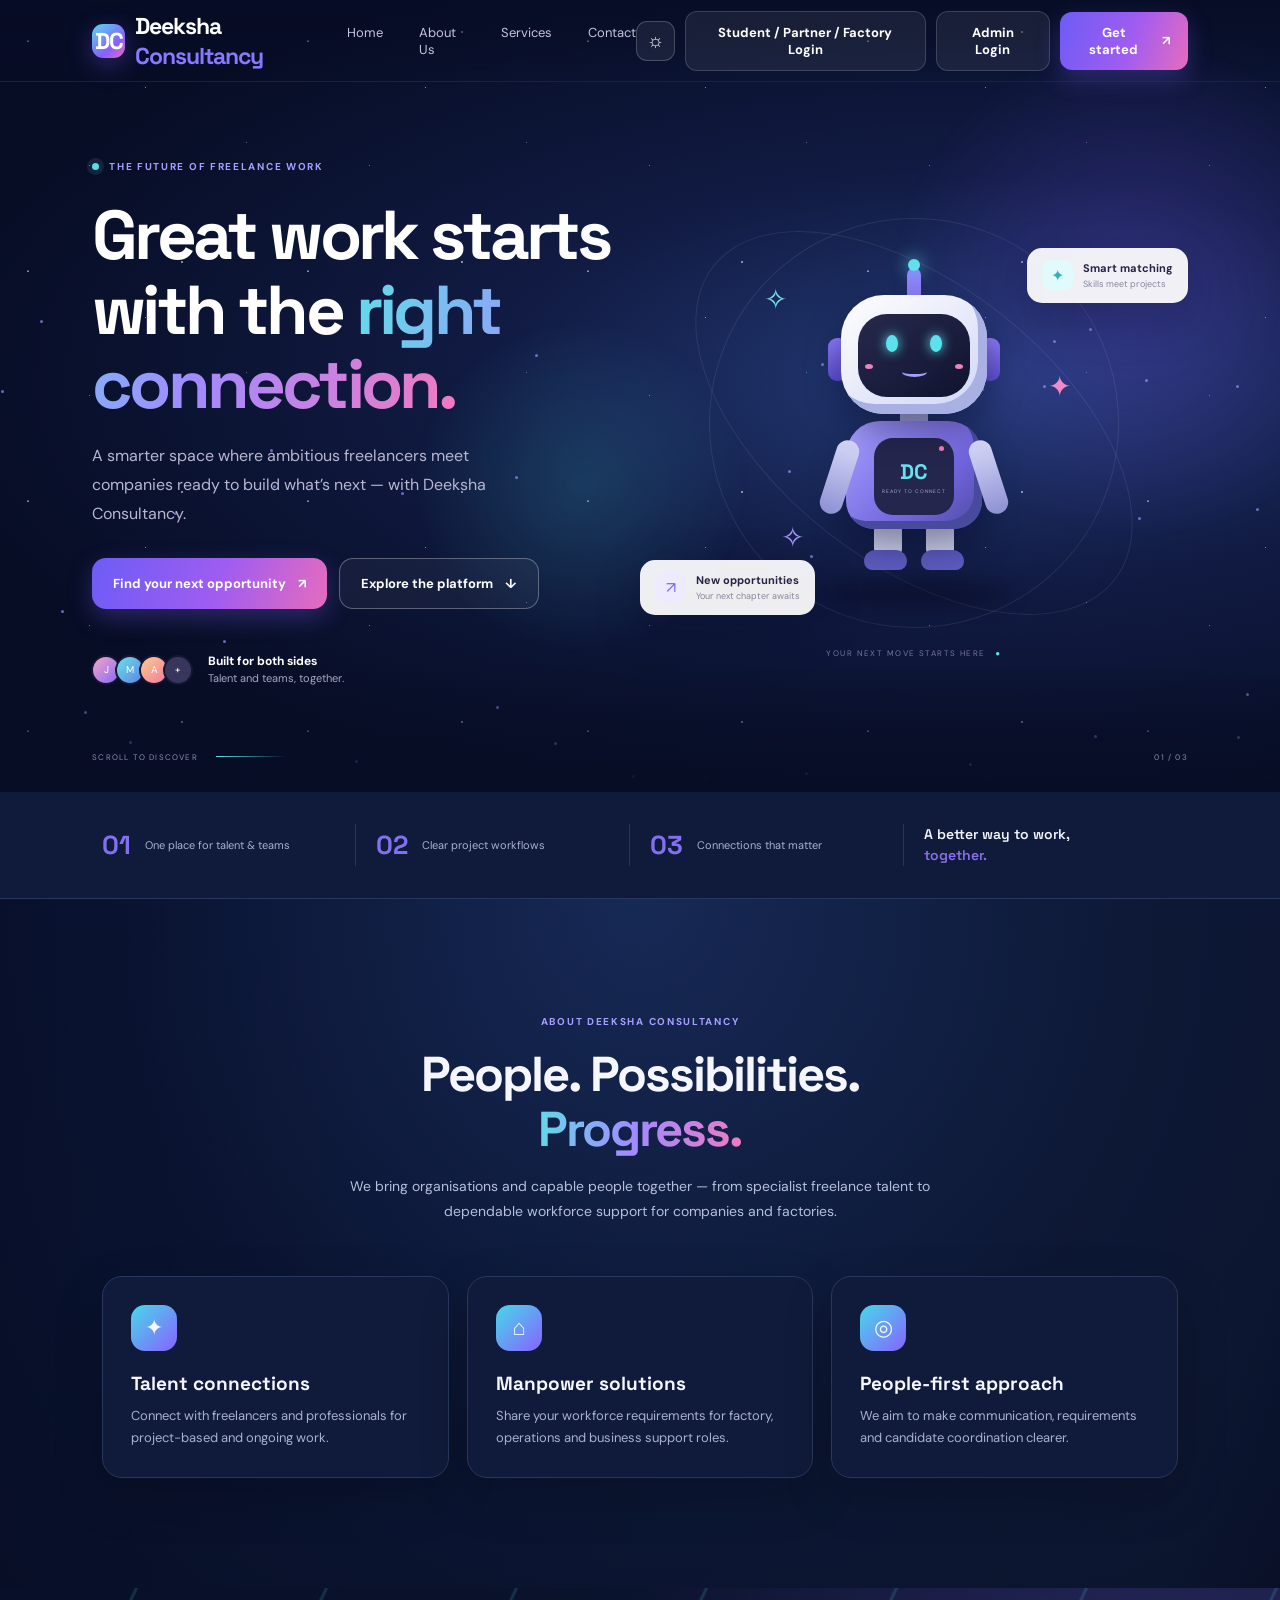
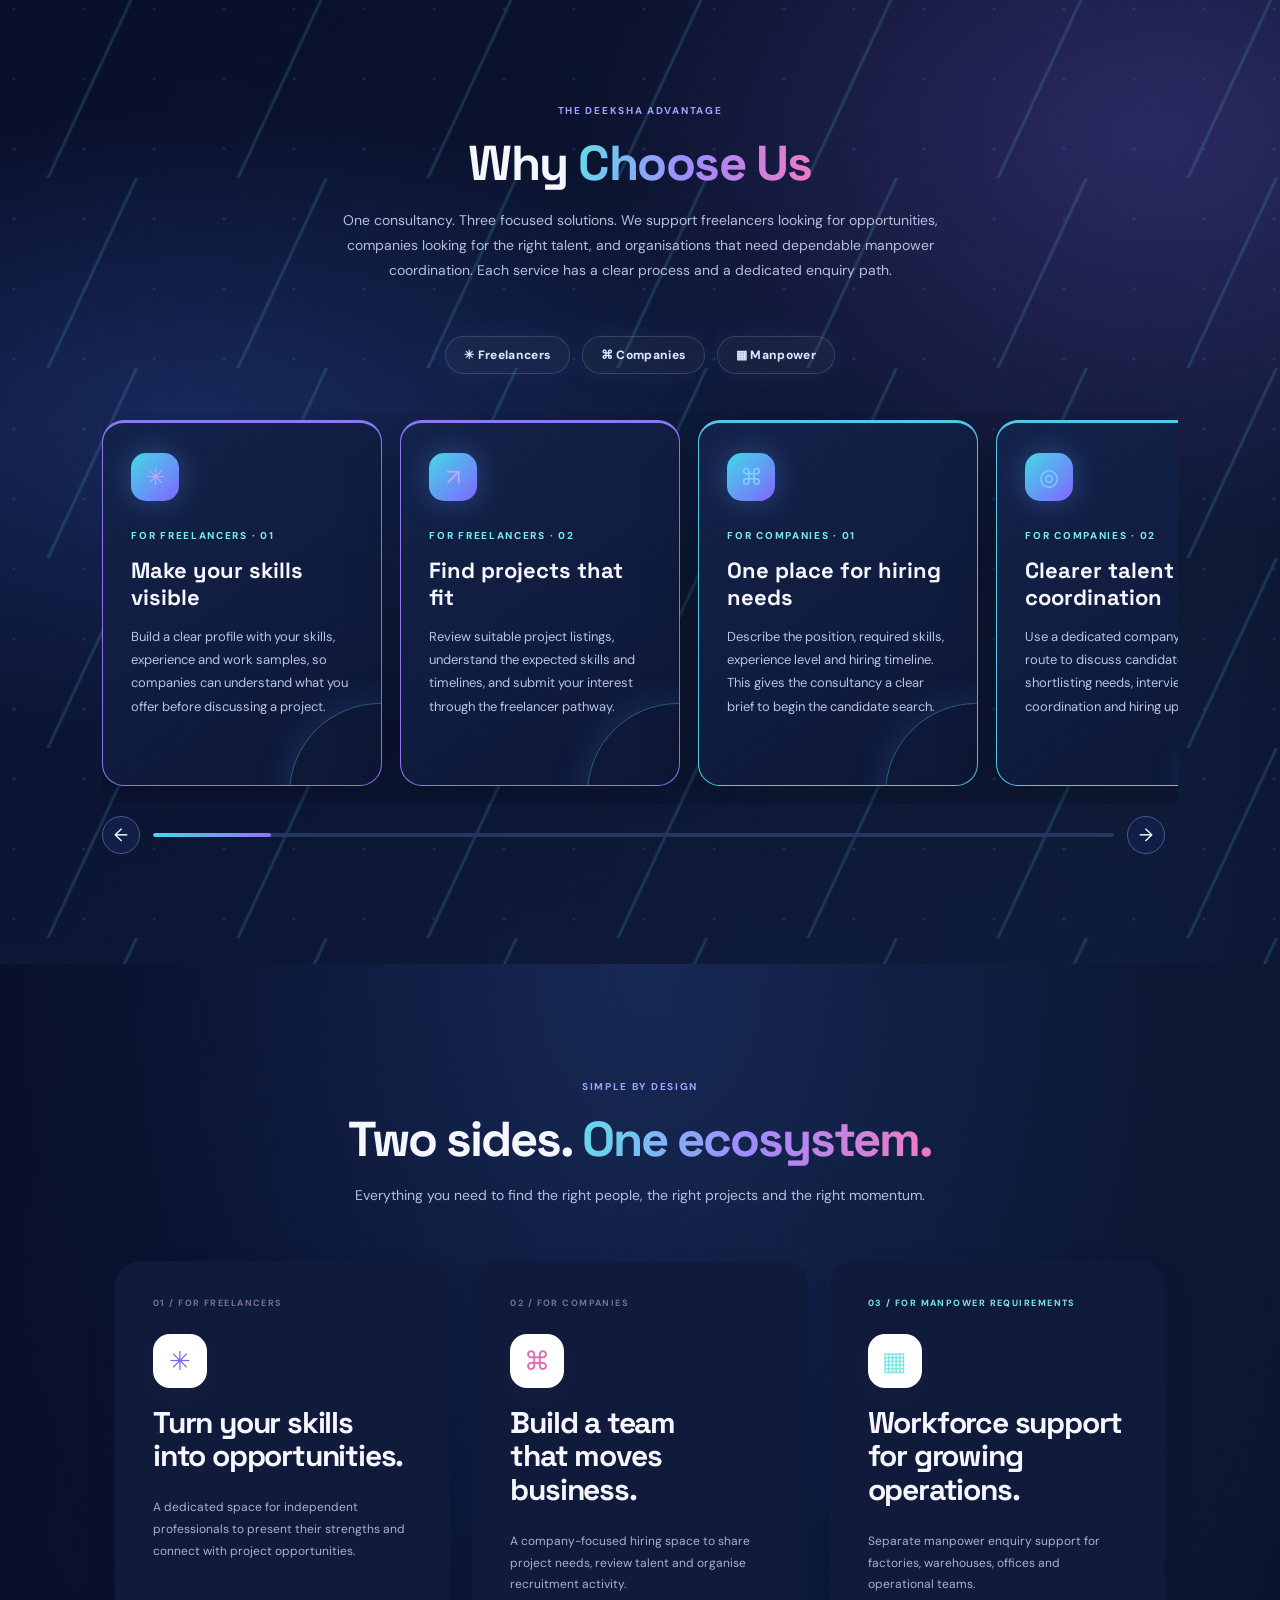
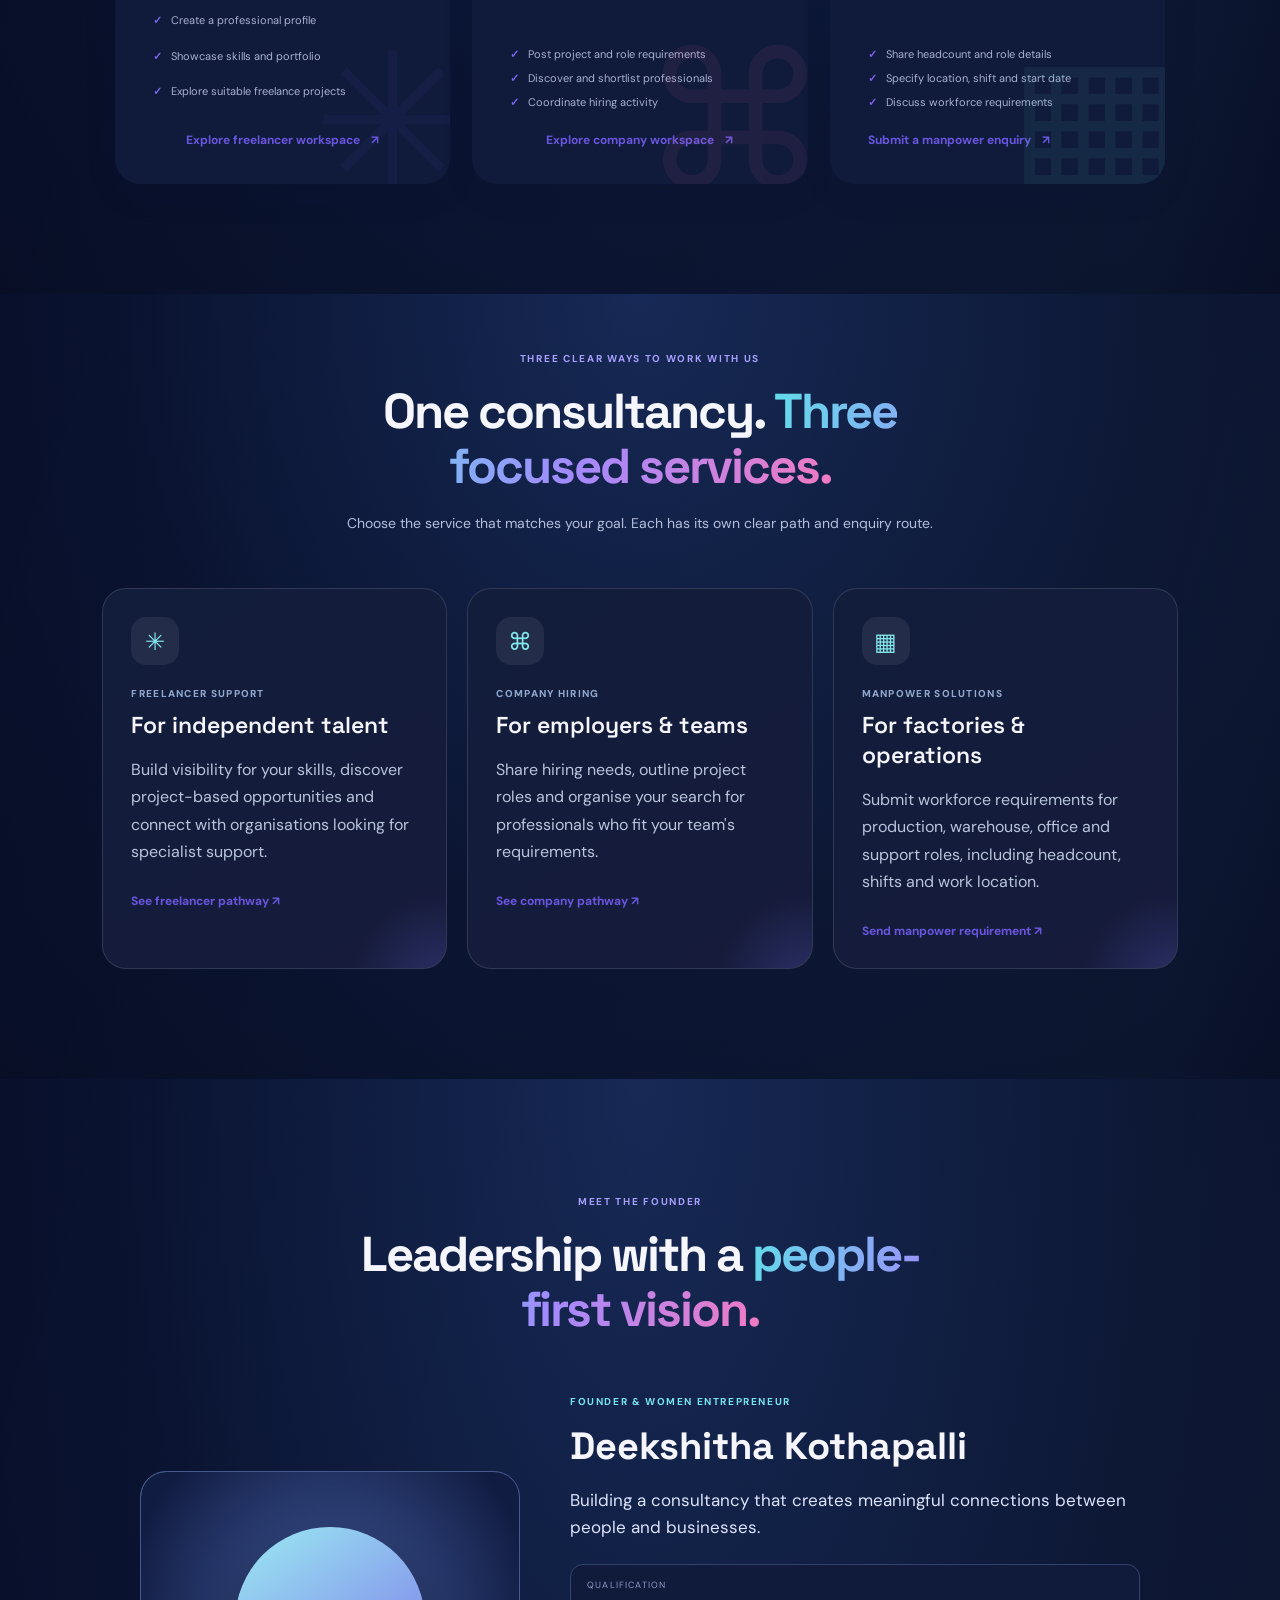
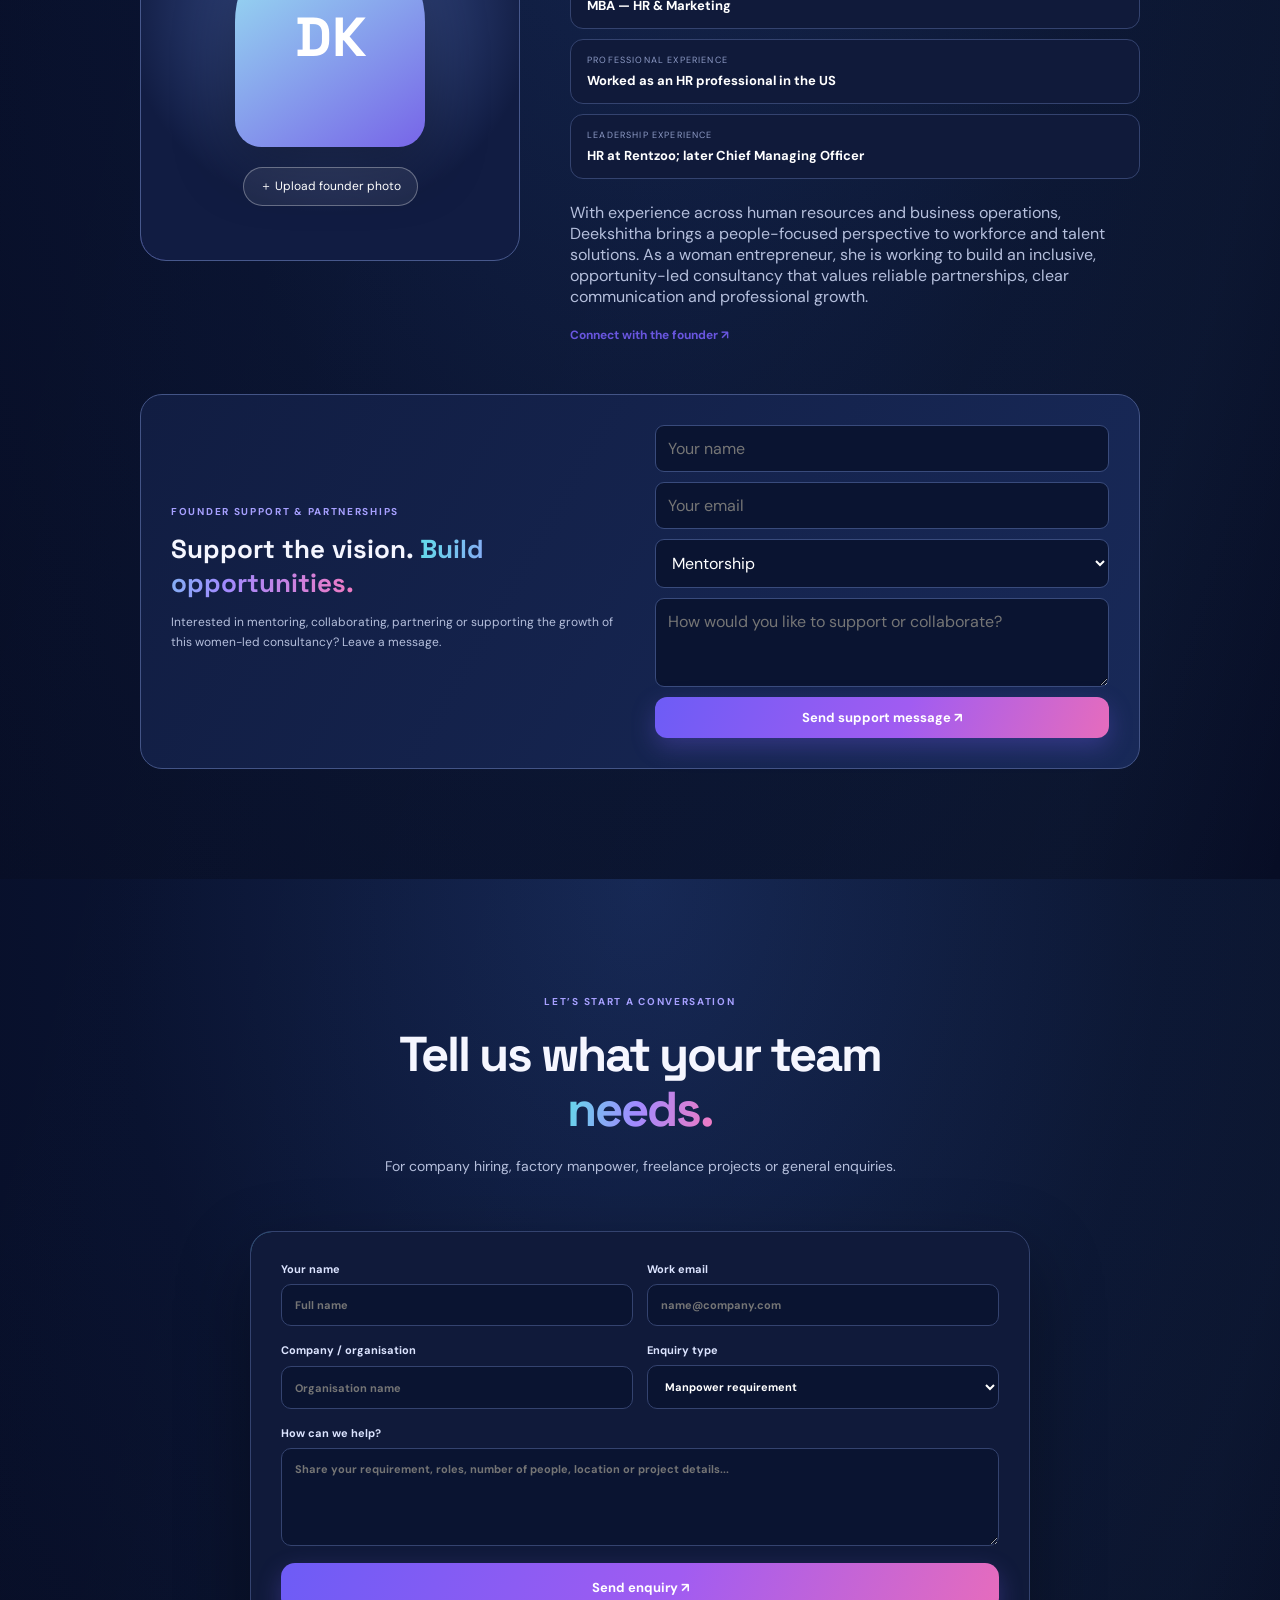
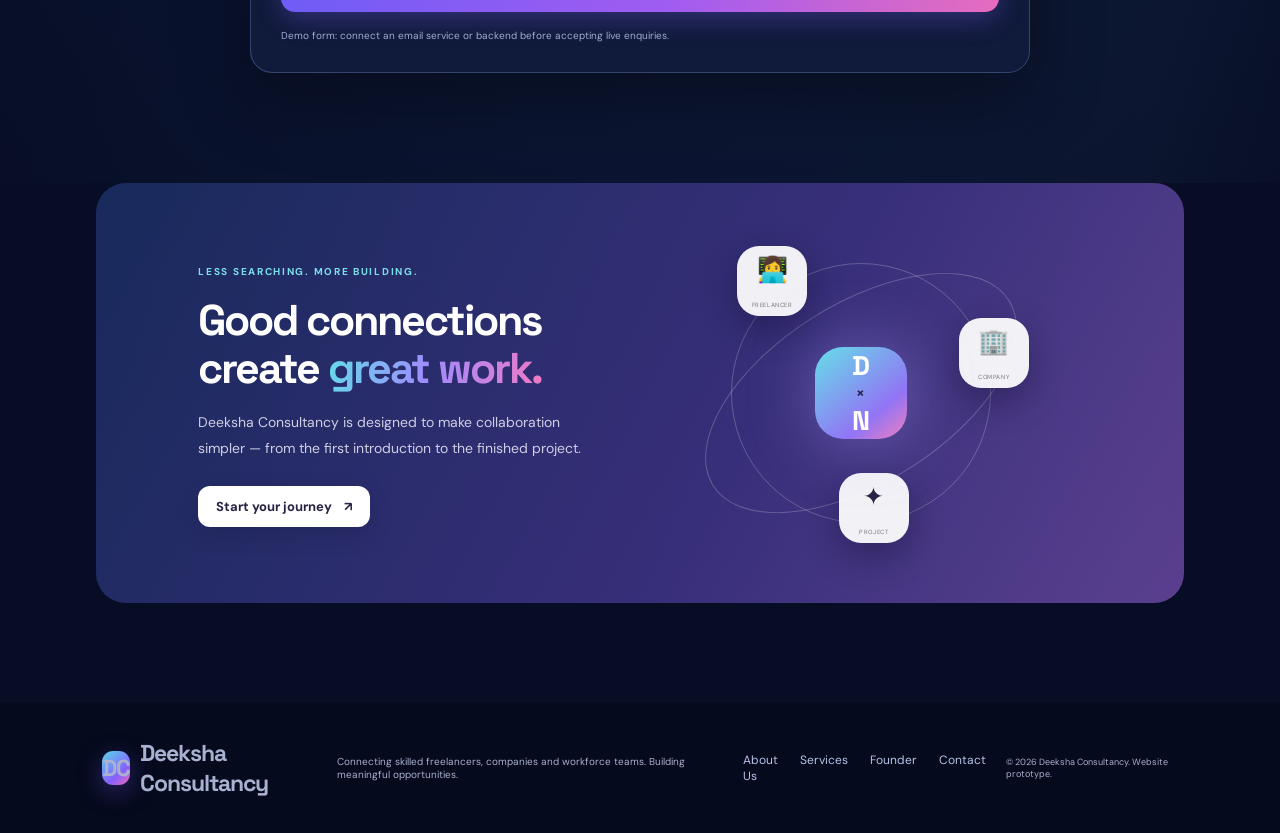
==== commit d8812716: "first commit" ====
--- a/index.html
+++ b/index.html
@@ -27,7 +27,8 @@
     </nav>
     <div class="header-actions">
       <button class="theme-toggle" id="themeToggle" aria-label="Toggle theme">☼</button>
-      <button class="btn btn-ghost" data-open-auth="login">Log in</button>
+      <button class="btn btn-ghost" data-open-auth="login">Student / Partner / Factory Login</button>
+      <button class="btn btn-ghost" data-open-auth="login" data-admin-entry="true">Admin Login</button>
       <button class="btn btn-primary" data-open-auth="signup">Get started <span>↗</span></button>
     </div>
     <button class="mobile-menu" id="mobileMenu" aria-label="Open menu">☰</button>
@@ -146,14 +147,28 @@
     </section>
   </main>
 
+  <!-- Supabase-powered role workspace -->
+  <main class="dashboard hidden" id="portalDashboard">
+    <aside class="sidebar"><a class="brand side-brand" href="#" data-portal-home><span class="brand-mark">DC</span><span>Deeksha <span class="brand-accent">Consultancy</span></span></a><div class="side-label">ACCOUNT WORKSPACE</div><div id="portalNav"></div><div class="sidebar-bottom"><button class="side-link" data-portal-home>↩ <span>Back to website</span></button><button class="side-link" id="portalLogout">⇥ <span>Log out</span></button></div></aside>
+    <section class="dash-main"><div class="dash-top"><div><span class="eyebrow" id="portalRoleLabel">ACCOUNT WORKSPACE</span><h1 id="portalGreeting">Welcome</h1><p id="portalStatus">Your account overview.</p></div><div class="user-pill"><span class="user-avatar" id="portalAvatar">D</span><span><b id="portalUserName">User</b><small id="portalUserRole">Account</small></span></div></div><div id="portalNotice"></div><div id="portalContent"></div></section>
+  </main>
+
   <div class="modal-backdrop hidden" id="authModal">
-    <div class="auth-modal"><button class="modal-close" id="closeModal" aria-label="Close">×</button><div class="modal-mark">D</div><span class="eyebrow">WELCOME TO DEEKSHA CONSULTANCY</span><h2 id="authTitle">Choose your space.</h2><p id="authSubtitle">Tell us how you want to use the platform.</p>
-      <div class="role-options"><button class="role-option" data-role-choice="freelancer"><span>👩‍💻</span><b>I'm a freelancer</b><small>Find projects and grow your work</small><i>↗</i></button><button class="role-option" data-role-choice="company"><span>🏢</span><b>I'm a company</b><small>Find talent and post projects</small><i>↗</i></button></div>
-      <form id="authForm" class="auth-form hidden"><label>Your name<input id="authName" placeholder="Enter your name" required></label><label>Email address<input type="email" placeholder="you@example.com" required></label><button class="btn btn-primary">Continue to dashboard ↗</button><small class="demo-note">Demo only — no account or password is created.</small></form>
-      <button class="modal-back-link hidden" id="changeRole">← Change account type</button>
+    <div class="auth-modal"><button class="modal-close" id="closeModal" aria-label="Close">×</button><div class="modal-mark">D</div><span class="eyebrow">WELCOME TO DEEKSHA CONSULTANCY</span><h2 id="authTitle">Sign in to your account</h2><p id="authSubtitle">Choose your account type and enter your credentials.</p>
+      <div class="auth-mode-switch"><button type="button" class="mini-btn active" id="loginMode">Log in</button><button type="button" class="mini-btn" id="signupMode">Create account</button></div>
+      <form id="supabaseAuthForm" class="auth-form">
+        <label id="nameField" class="hidden">Full name<input id="authName" autocomplete="name" placeholder="Your full name"></label>
+        <label>Account type<select id="authRole"><option value="freelancer">Student / Freelancer</option><option value="partner">Referral Partner / Agency</option><option value="factory">Company / Factory</option></select></label>
+        <label>Email address<input id="authEmail" type="email" autocomplete="email" placeholder="you@example.com" required></label>
+        <label>Password<input id="authPassword" type="password" autocomplete="current-password" minlength="8" placeholder="At least 8 characters" required></label>
+        <button class="btn btn-primary" id="authSubmit">Log in ↗</button><button type="button" class="modal-back-link" id="resetPassword">Forgot password?</button>
+        <small class="demo-note" id="authHelp">Admin accounts are created and approved separately by the site owner.</small>
+      </form>
     </div>
   </div>
 <div class="toast" id="toast"></div>
+  <script src="https://cdn.jsdelivr.net/npm/@supabase/supabase-js@2"></script>
+  <script src="supabase-config.js"></script>
   <script src="script.js"></script>
 </body>
 </html>
--- a/style.css
+++ b/style.css
@@ -102,3 +102,6 @@
 .why-manpower{border-color:#48d4b1}
 @media(max-width:760px){.why-track{grid-auto-columns:minmax(260px,86%)}.why-card{min-height:270px}.cursor-spark{display:none}}
 @media(prefers-reduced-motion:reduce){.global-starfall .falling-star{animation:none;display:none}.cursor-spark{display:none}}
+
+/* Supabase role portal additions */
+.auth-mode-switch{display:flex;gap:8px;margin:8px 0 14px}.auth-mode-switch .mini-btn{flex:1}.auth-mode-switch .mini-btn.active{background:#6e5be8;color:#fff;border-color:#6e5be8}.auth-form select{width:100%;border:1px solid var(--line);border-radius:10px;padding:12px 13px;background:#fcfcff;color:var(--ink);font-size:11px;outline:none}.hidden{display:none!important}#portalNotice{margin-bottom:12px}#portalContent .dash-panel{margin-top:8px}#portalContent .content-card{margin-top:0}#portalContent .project-form{max-width:850px}
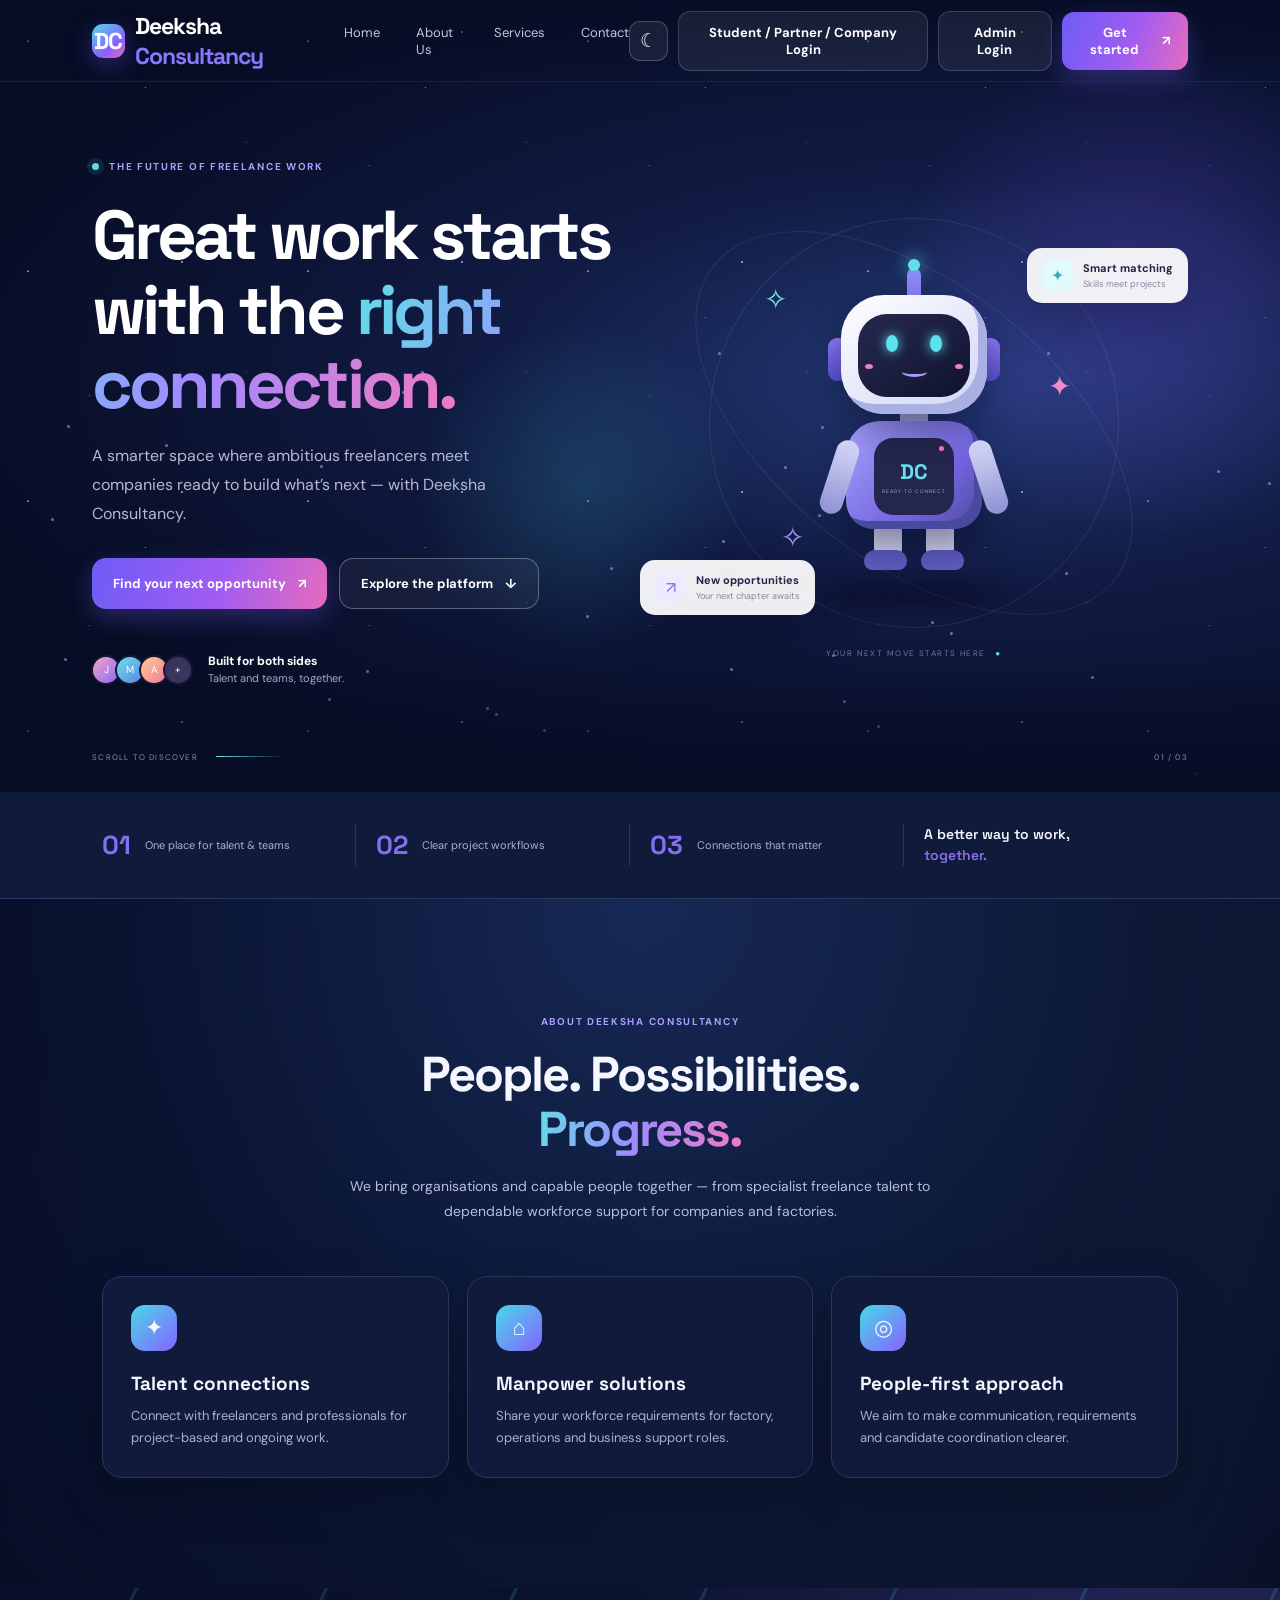
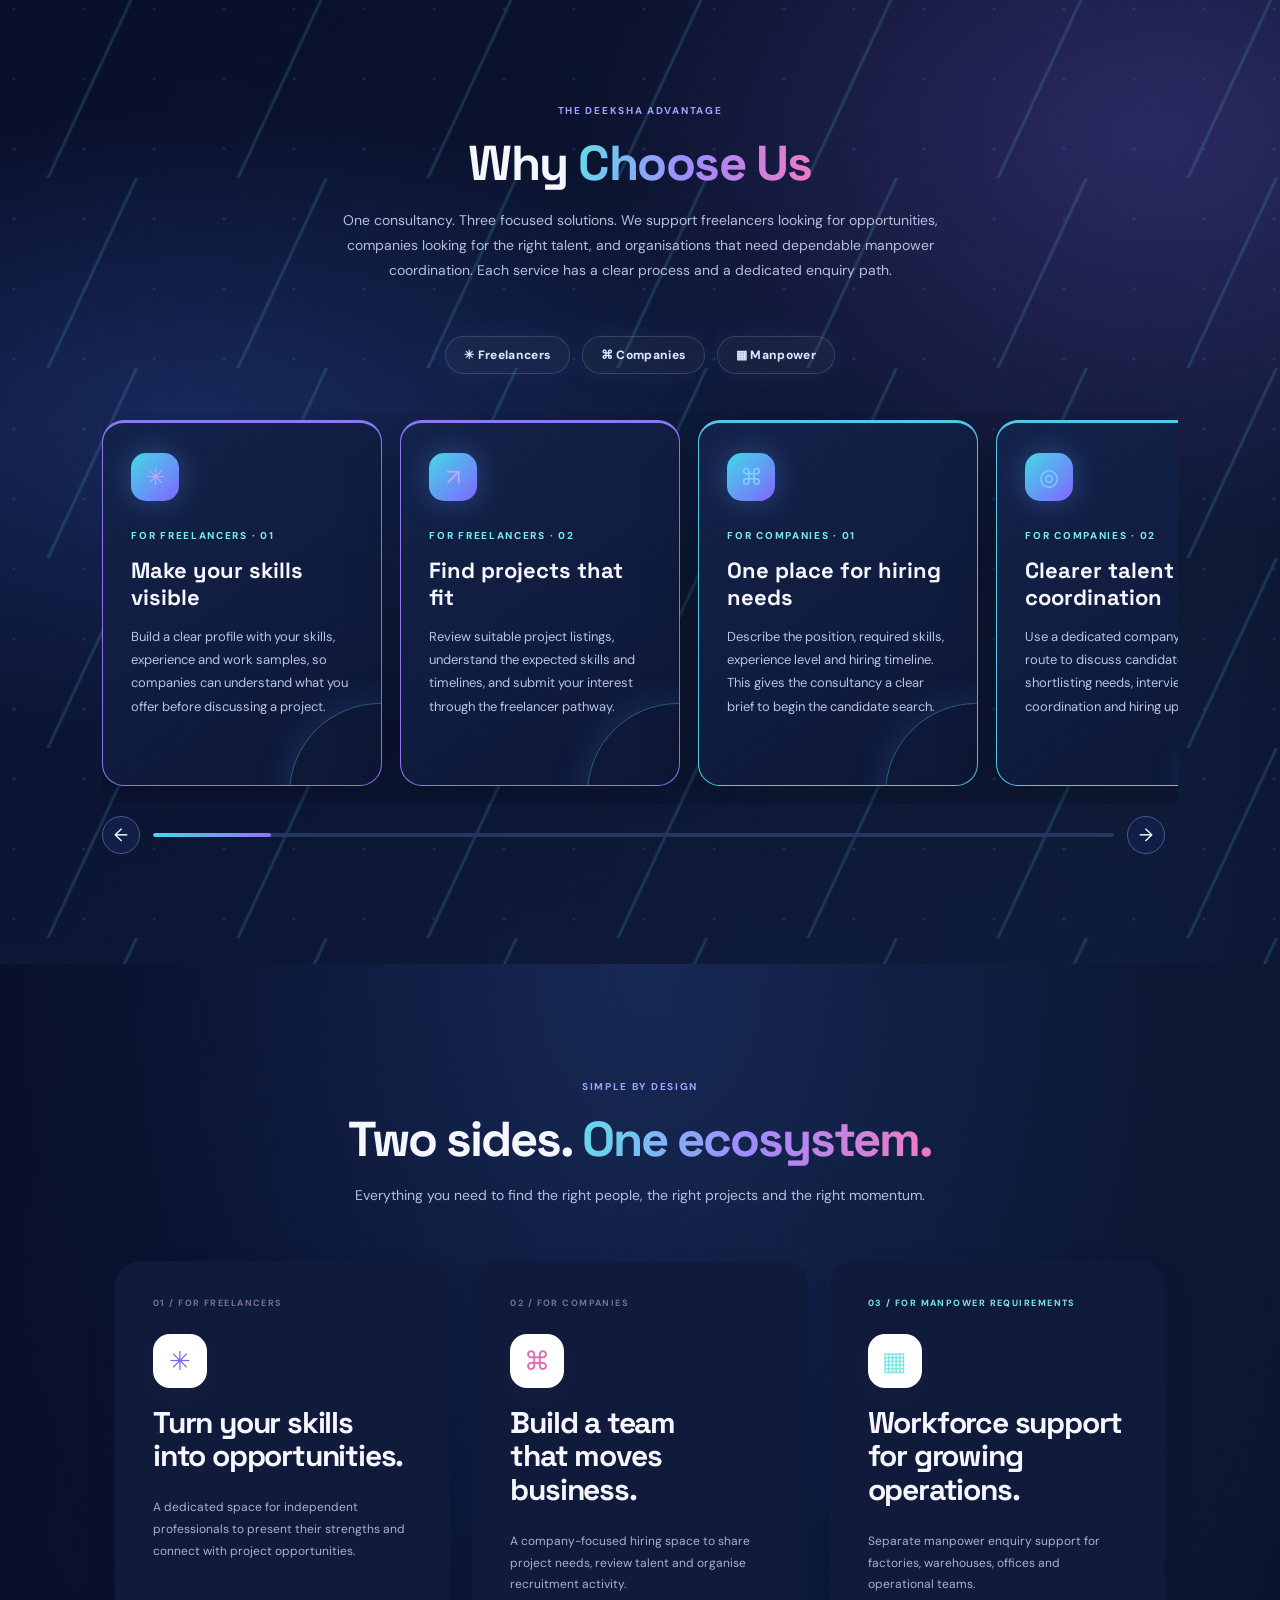
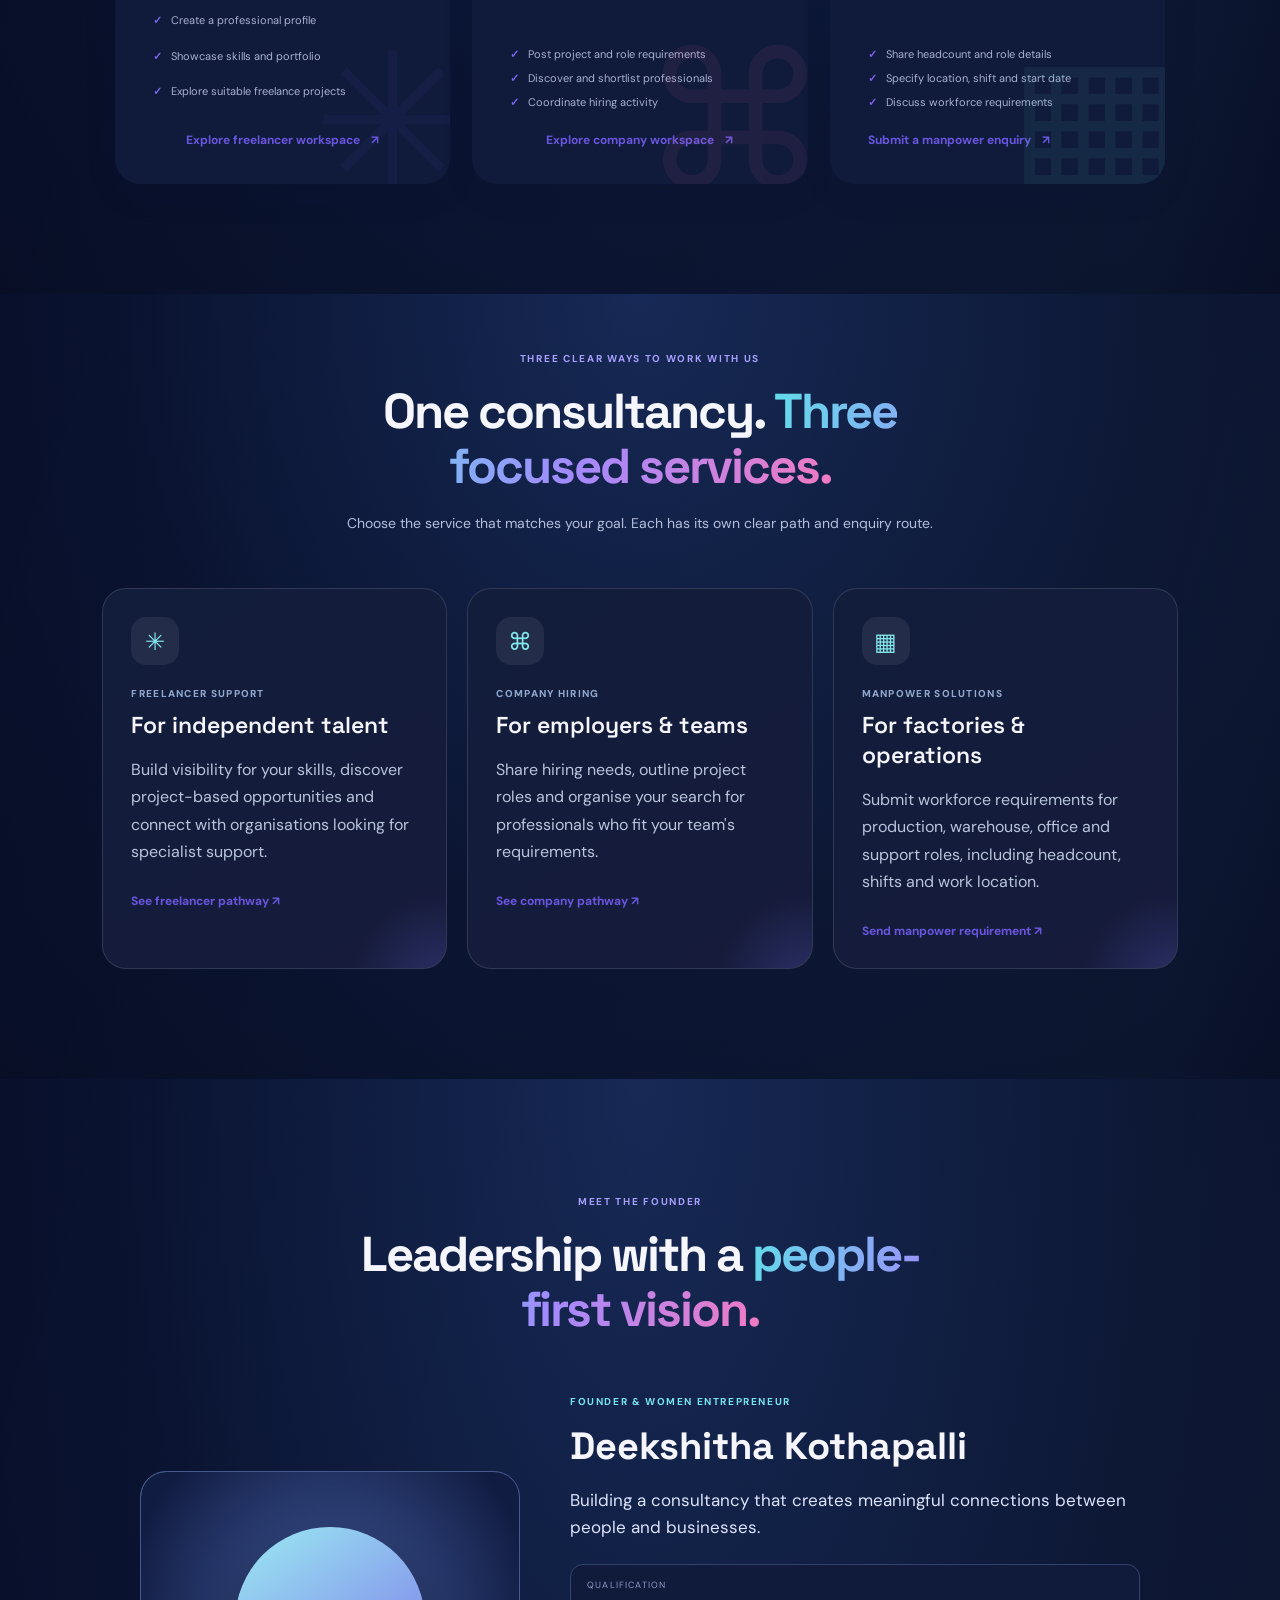
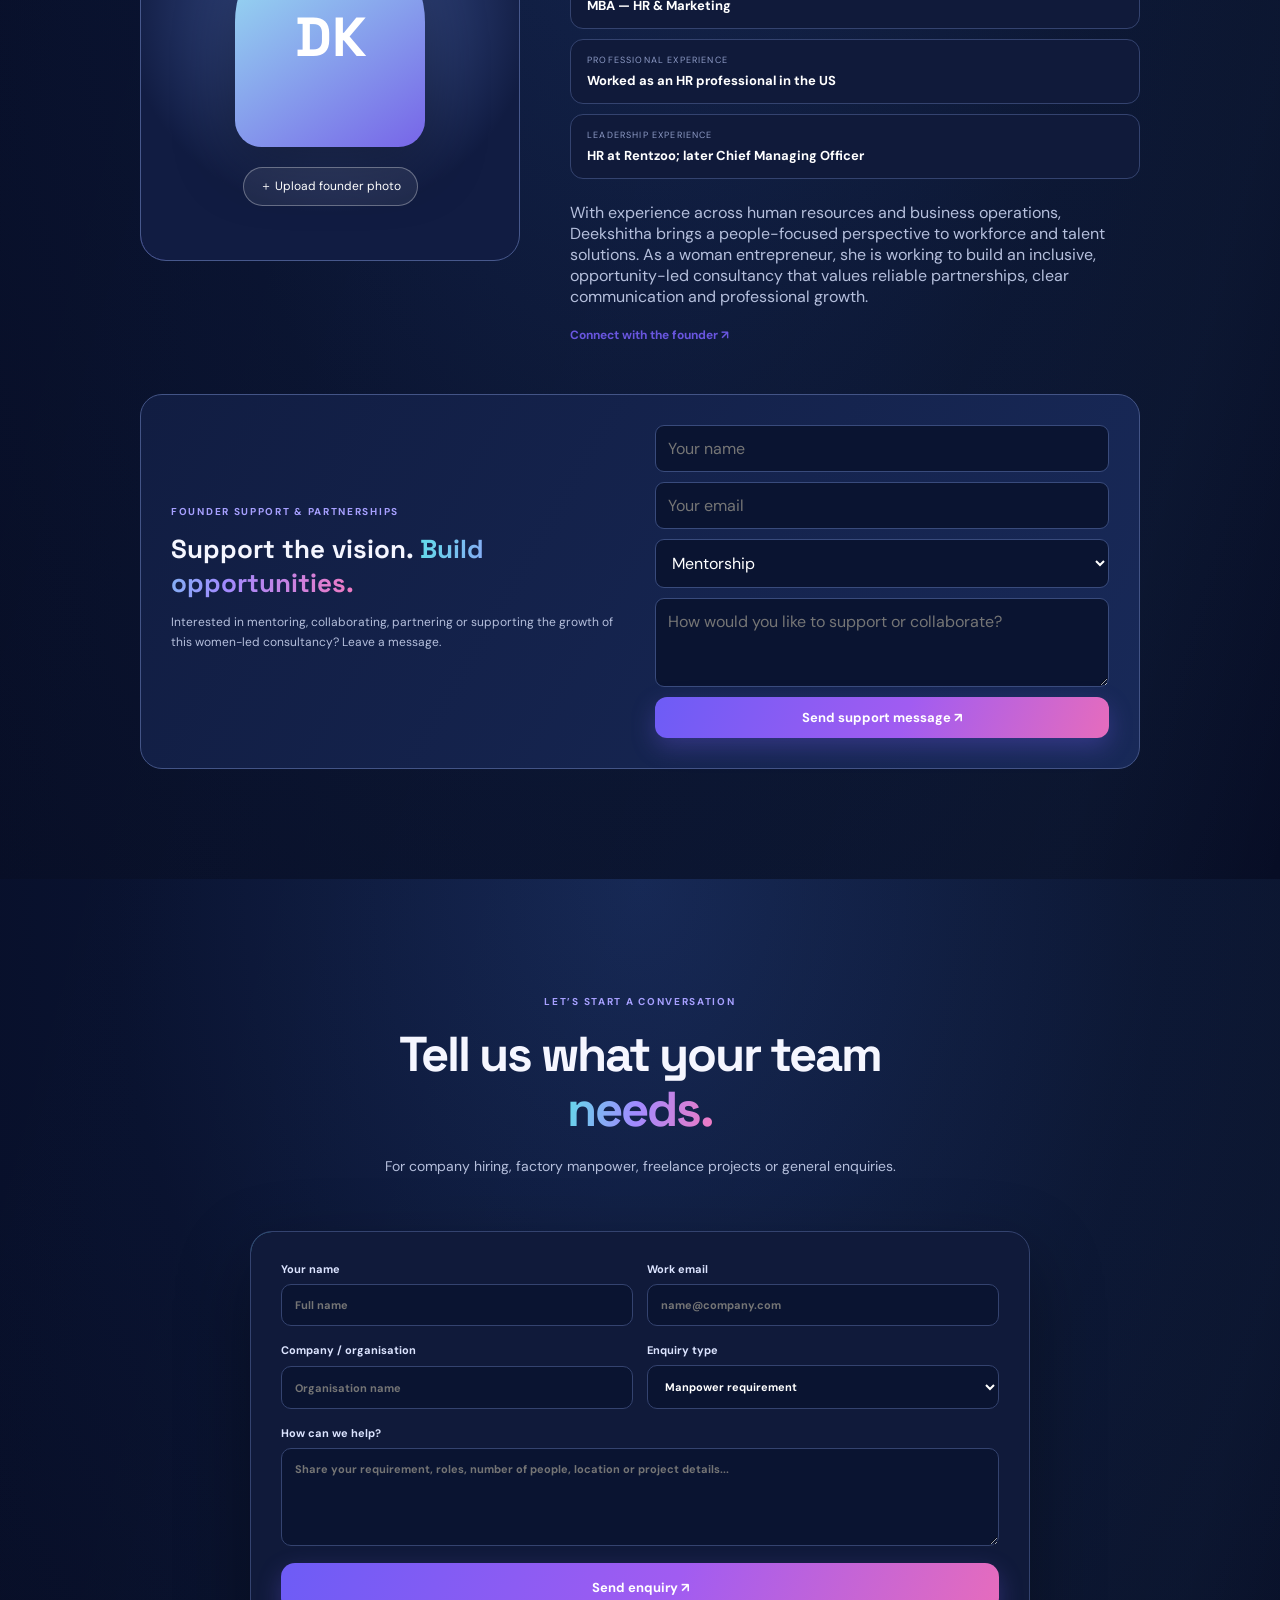
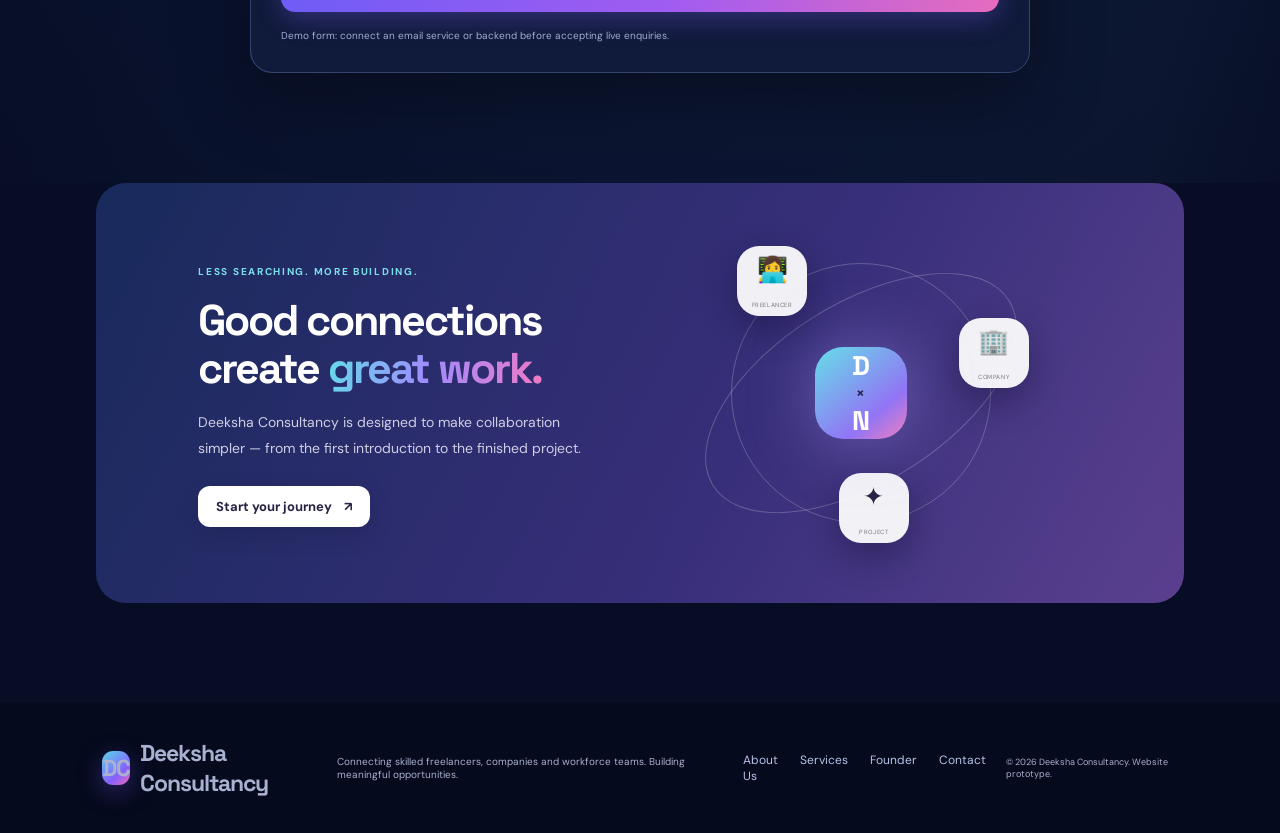
==== commit a716fb1d: "first commit" ====
--- a/index.html
+++ b/index.html
@@ -23,12 +23,12 @@
   <header class="site-header" id="siteHeader">
     <a class="brand" href="#" data-home><span class="brand-mark">DC</span><span>Deeksha <span class="brand-accent">Consultancy</span></span></a>
     <nav class="main-nav">
-      <a href="#home">Home</a><a href="#about">About Us</a><a href="#services">Services</a></a><a href="#contact">Contact</a>
+      <a href="#home">Home</a><a href="#about">About Us</a><a href="#services">Services</a><a href="#contact">Contact</a>
     </nav>
     <div class="header-actions">
       <button class="theme-toggle" id="themeToggle" aria-label="Toggle theme">☼</button>
-      <button class="btn btn-ghost" data-open-auth="login">Student / Partner / Factory Login</button>
-      <button class="btn btn-ghost" data-open-auth="login" data-admin-entry="true">Admin Login</button>
+      <button class="btn btn-ghost" data-open-auth="login">Student / Partner / Company Login</button>
+      <button class="btn btn-ghost" data-admin-entry="true">Admin Login</button>
       <button class="btn btn-primary" data-open-auth="signup">Get started <span>↗</span></button>
     </div>
     <button class="mobile-menu" id="mobileMenu" aria-label="Open menu">☰</button>
@@ -158,7 +158,7 @@
       <div class="auth-mode-switch"><button type="button" class="mini-btn active" id="loginMode">Log in</button><button type="button" class="mini-btn" id="signupMode">Create account</button></div>
       <form id="supabaseAuthForm" class="auth-form">
         <label id="nameField" class="hidden">Full name<input id="authName" autocomplete="name" placeholder="Your full name"></label>
-        <label>Account type<select id="authRole"><option value="freelancer">Student / Freelancer</option><option value="partner">Referral Partner / Agency</option><option value="factory">Company / Factory</option></select></label>
+        <label>Account type<select id="authRole"><option value="freelancer">Student / Freelancer</option><option value="partner">Partner / Recruitment Agency</option><option value="factory">Company / Factory</option></select></label>
         <label>Email address<input id="authEmail" type="email" autocomplete="email" placeholder="you@example.com" required></label>
         <label>Password<input id="authPassword" type="password" autocomplete="current-password" minlength="8" placeholder="At least 8 characters" required></label>
         <button class="btn btn-primary" id="authSubmit">Log in ↗</button><button type="button" class="modal-back-link" id="resetPassword">Forgot password?</button>
--- a/style.css
+++ b/style.css
@@ -105,3 +105,46 @@
 
 /* Supabase role portal additions */
 .auth-mode-switch{display:flex;gap:8px;margin:8px 0 14px}.auth-mode-switch .mini-btn{flex:1}.auth-mode-switch .mini-btn.active{background:#6e5be8;color:#fff;border-color:#6e5be8}.auth-form select{width:100%;border:1px solid var(--line);border-radius:10px;padding:12px 13px;background:#fcfcff;color:var(--ink);font-size:11px;outline:none}.hidden{display:none!important}#portalNotice{margin-bottom:12px}#portalContent .dash-panel{margin-top:8px}#portalContent .content-card{margin-top:0}#portalContent .project-form{max-width:850px}
+
+
+/* Theme coverage: shared surfaces and text across the public site and dashboards. */
+body.dark-ui { background:var(--paper); color:var(--ink); color-scheme:dark; }
+body.dark-ui .site-header { background:#11122d; }
+body.dark-ui .stats-strip, body.dark-ui .section, body.dark-ui .site-footer { background:#1b1b32; color:var(--ink); }
+body.dark-ui .section-heading h2, body.dark-ui .match-copy h2, body.dark-ui .path-card h3,
+body.dark-ui .content-card h3, body.dark-ui .panel-title h2, body.dark-ui .dash-top h1 { color:var(--ink); }
+body.dark-ui .section-heading p, body.dark-ui .match-copy p, body.dark-ui .path-card p,
+body.dark-ui .path-card ul, body.dark-ui .dash-top p, body.dark-ui .card-heading p { color:var(--muted); }
+body.dark-ui .path-card, body.dark-ui .talent-card, body.dark-ui .company-card { background:#262640; color:var(--ink); border:1px solid var(--line); }
+body.dark-ui .path-number { color:#aaa8c2; }
+body.dark-ui .match-section { background:linear-gradient(115deg,#17163f,#30286f 58%,#493276); }
+body.dark-ui .dashboard, body.dark-ui .dash-main { background:#19192e; color:var(--ink); }
+body.dark-ui .sidebar { background:#141429; border-color:#35344f; }
+body.dark-ui .side-link { color:#c9c6df; }
+body.dark-ui .side-link.active, body.dark-ui .side-link:hover { background:#302d50; color:#fff; }
+body.dark-ui .content-card, body.dark-ui .metric-card, body.dark-ui .project-item,
+body.dark-ui .talent-card-small, body.dark-ui .user-pill, body.dark-ui .auth-modal { background:#24243b; color:#f4f2ff; border-color:#393852; }
+body.dark-ui .project-form label, body.dark-ui .profile-form label, body.dark-ui .auth-form label { color:#e8e5fa; }
+body.dark-ui input, body.dark-ui textarea, body.dark-ui select,
+body.dark-ui .search-input, body.dark-ui .project-form input, body.dark-ui .project-form textarea,
+body.dark-ui .project-form select, body.dark-ui .profile-form input, body.dark-ui .profile-form textarea,
+body.dark-ui .auth-form input, body.dark-ui .auth-form select { background:#19192e; color:#f4f2ff; border-color:#494765; }
+body.dark-ui input::placeholder, body.dark-ui textarea::placeholder { color:#9290aa; }
+body.dark-ui .auth-modal h2, body.dark-ui .auth-modal p { color:#f4f2ff; }
+body.dark-ui .theme-toggle { background:#ffffff20; color:#fff; }
+body.dark-ui .hero:after { background:linear-gradient(transparent,#17172b); }
+
+/* Role-specific portal dashboard cards */
+.portal-metrics{grid-template-columns:repeat(auto-fit,minmax(180px,1fr))}
+#portalContent .content-card .content-card{margin-top:14px}
+#portalContent .talent-card-small{min-width:0}
+#portalContent .project-item{gap:18px}
+#portalContent .project-item>div{min-width:0}
+#portalContent .project-item b{font-size:12px}
+#portalContent .project-item p{line-height:1.6}
+#portalContent .form-note{font-size:11px;color:var(--muted);line-height:1.5}
+body.dark-ui #portalContent .form-note{color:#aaa8c2}
+@media(max-width:680px){.portal-metrics{grid-template-columns:1fr 1fr}#portalContent .project-item{align-items:flex-start}}
+.admin-rank-control{display:flex;align-items:center;gap:8px;margin-top:9px;font-size:10px;color:var(--muted)}
+.admin-rank-control input{width:78px;padding:7px;border:1px solid var(--line);border-radius:8px;background:var(--paper);color:var(--ink)}
+body.dark-ui .admin-rank-control{color:#c8c5dc}
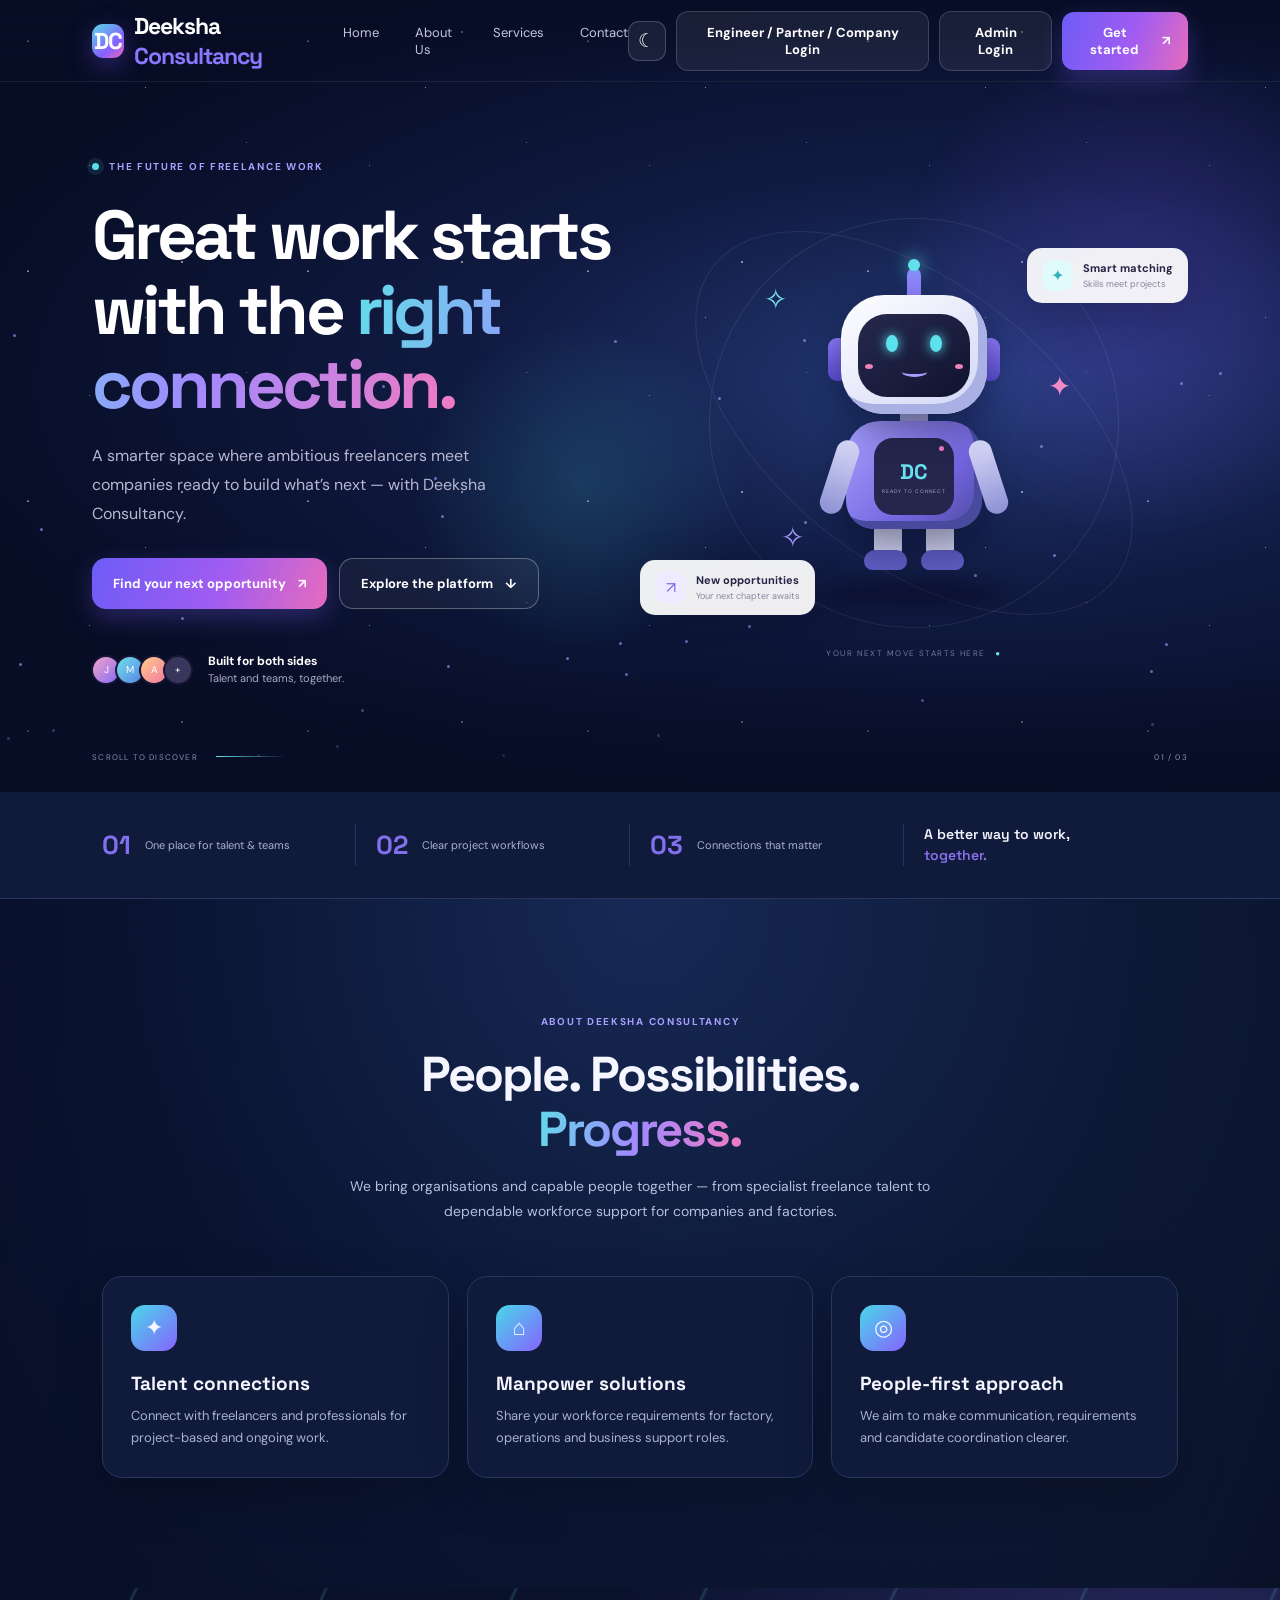
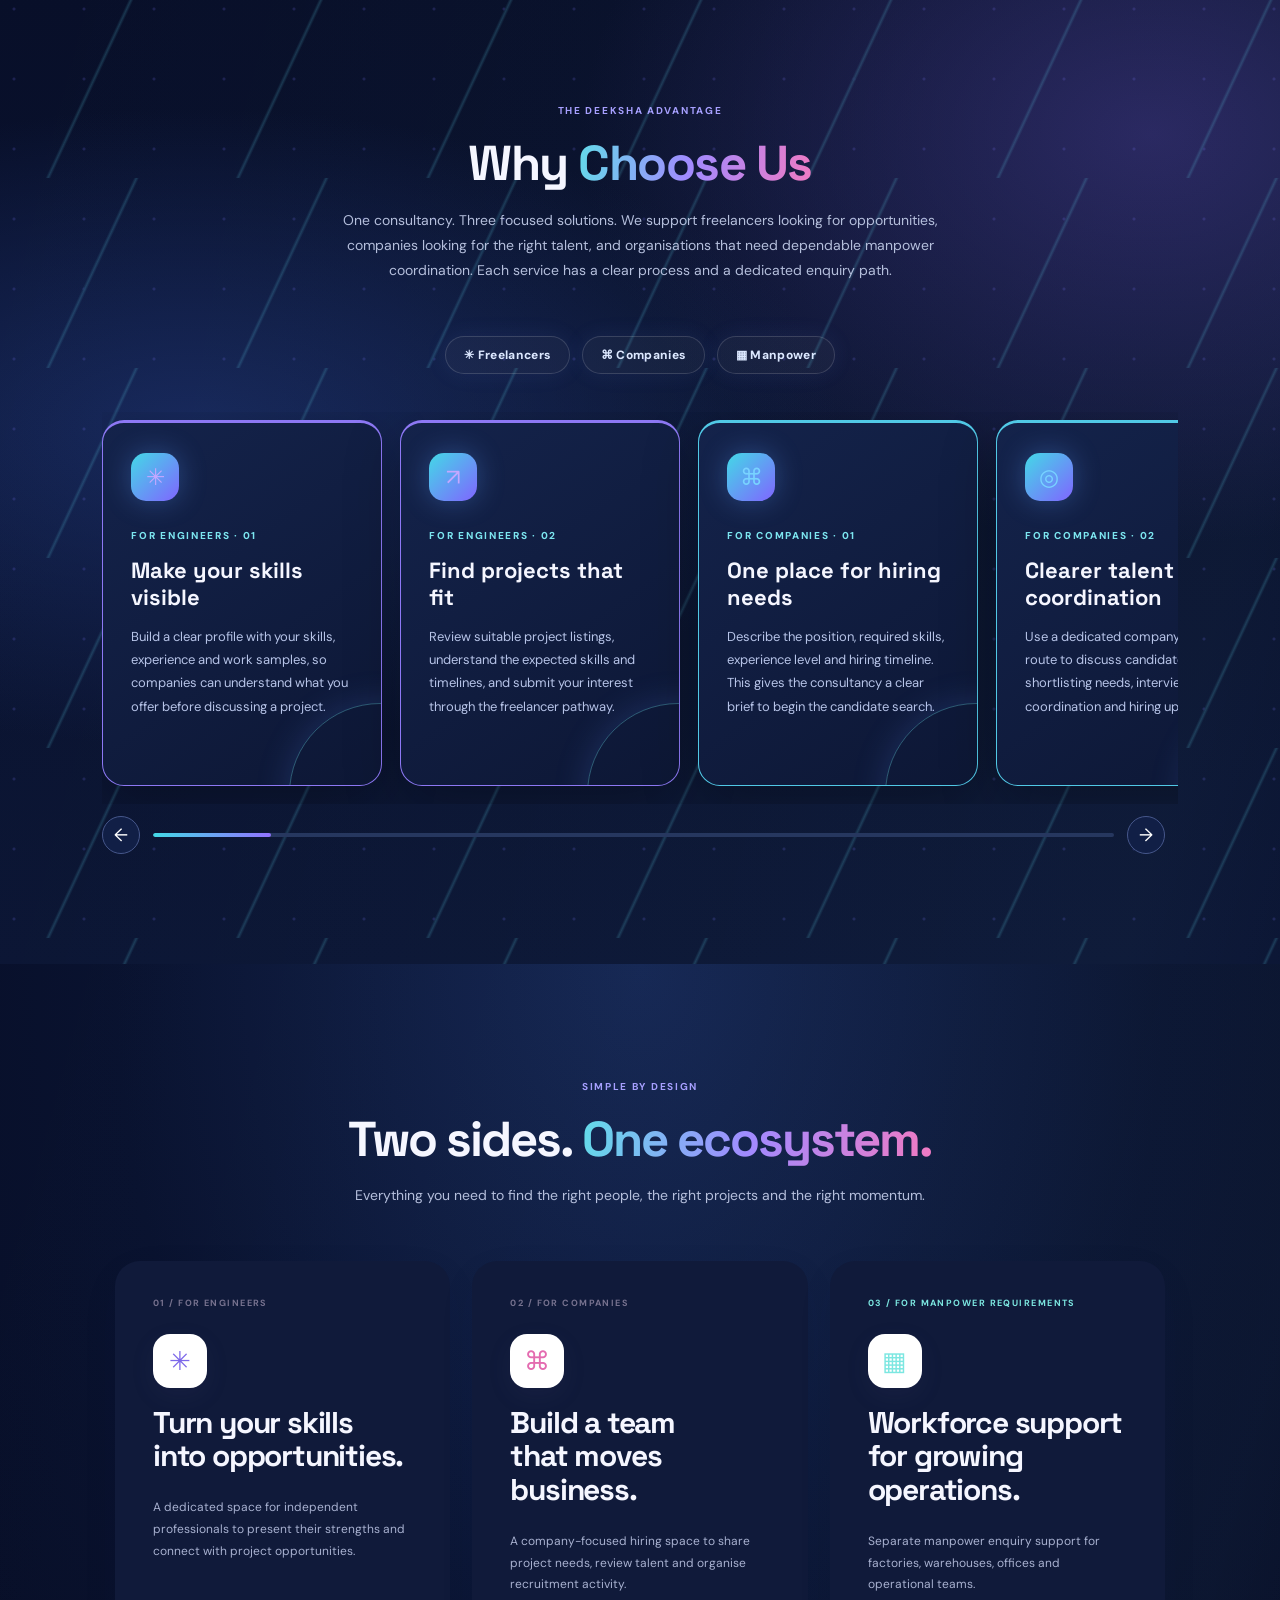
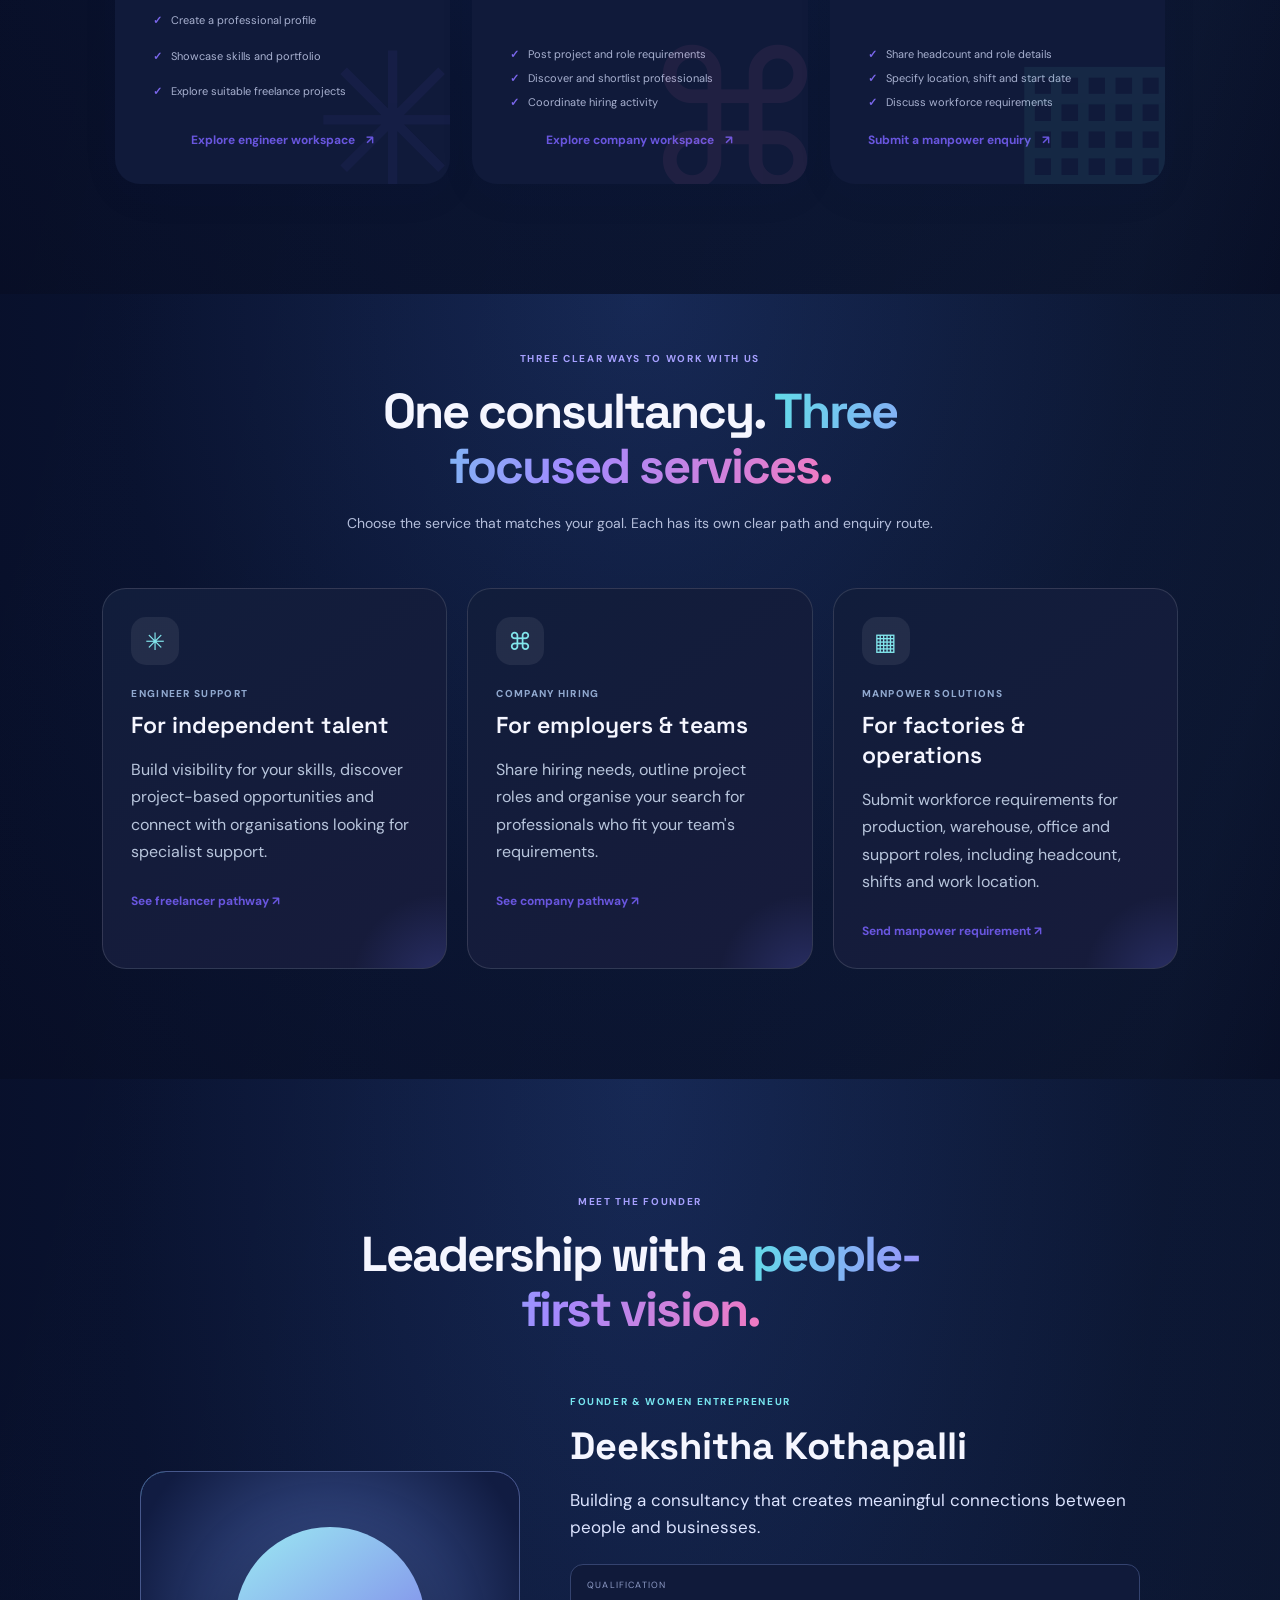
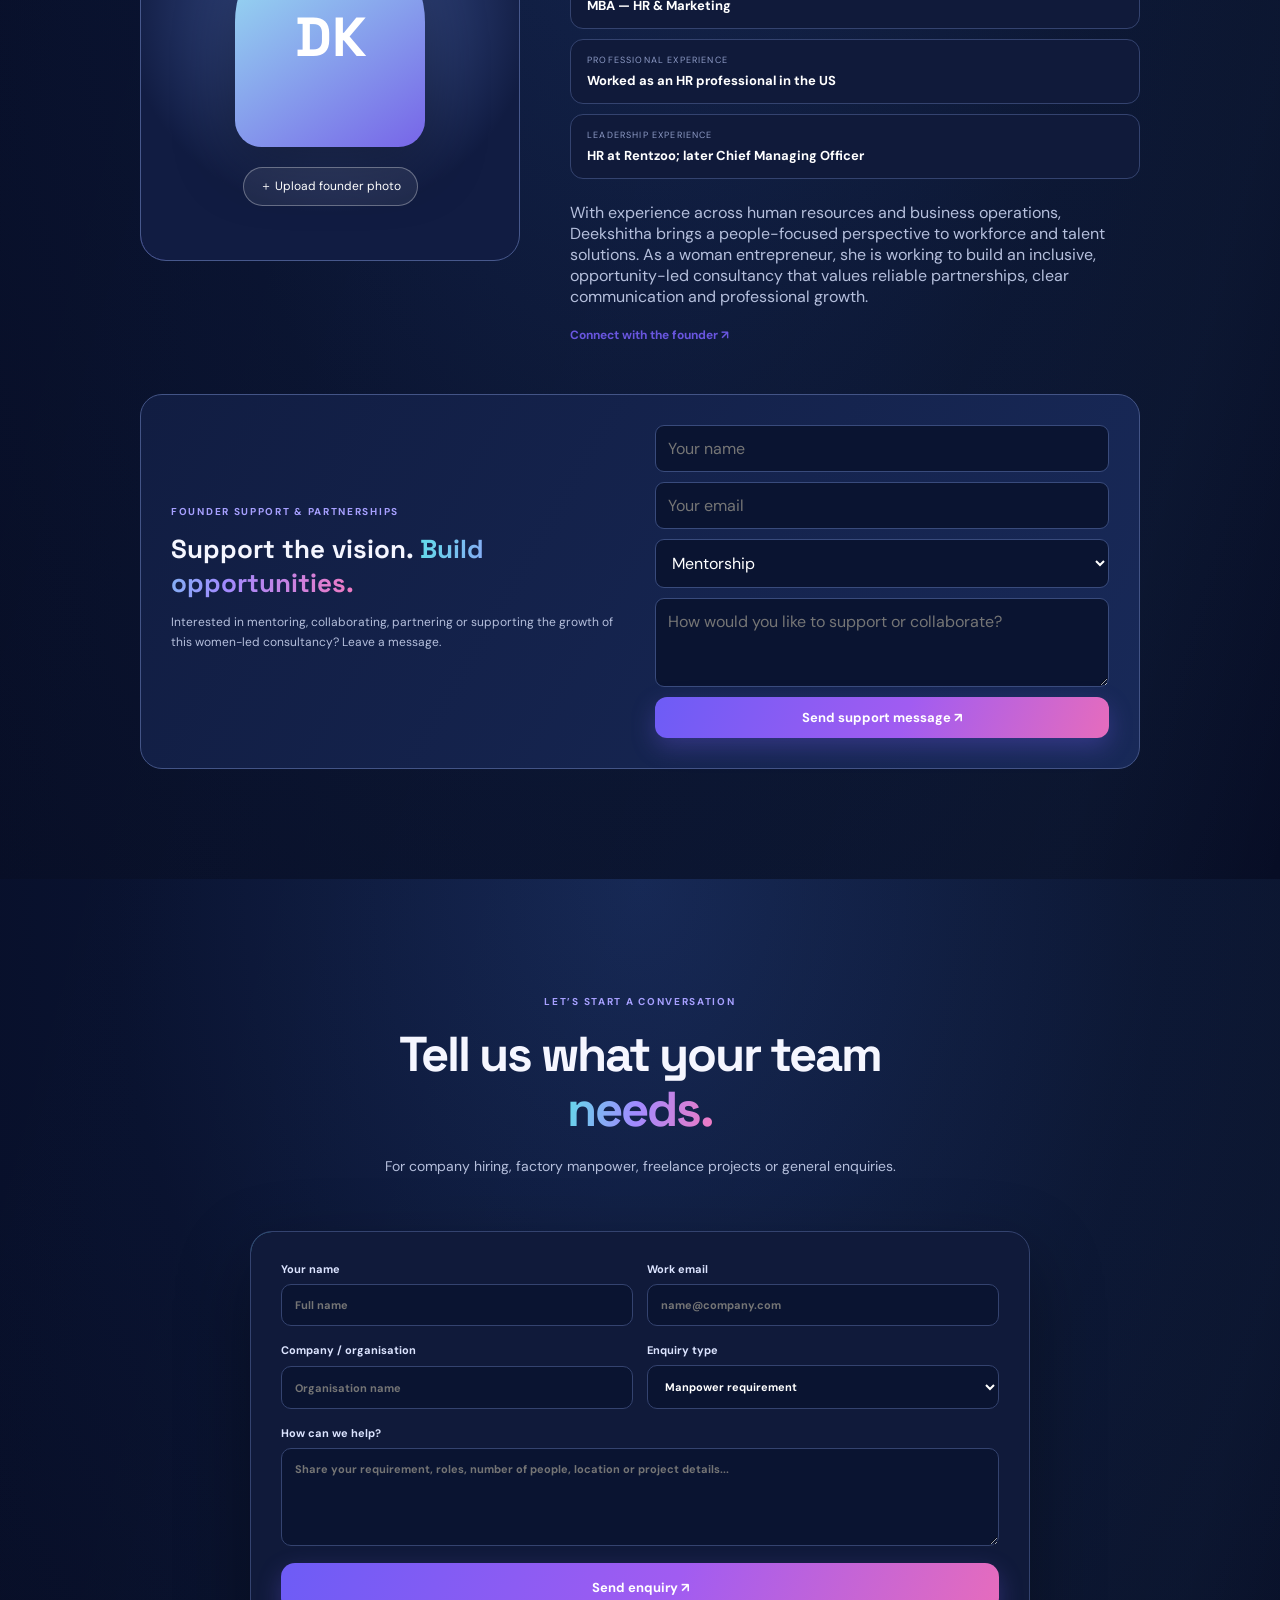
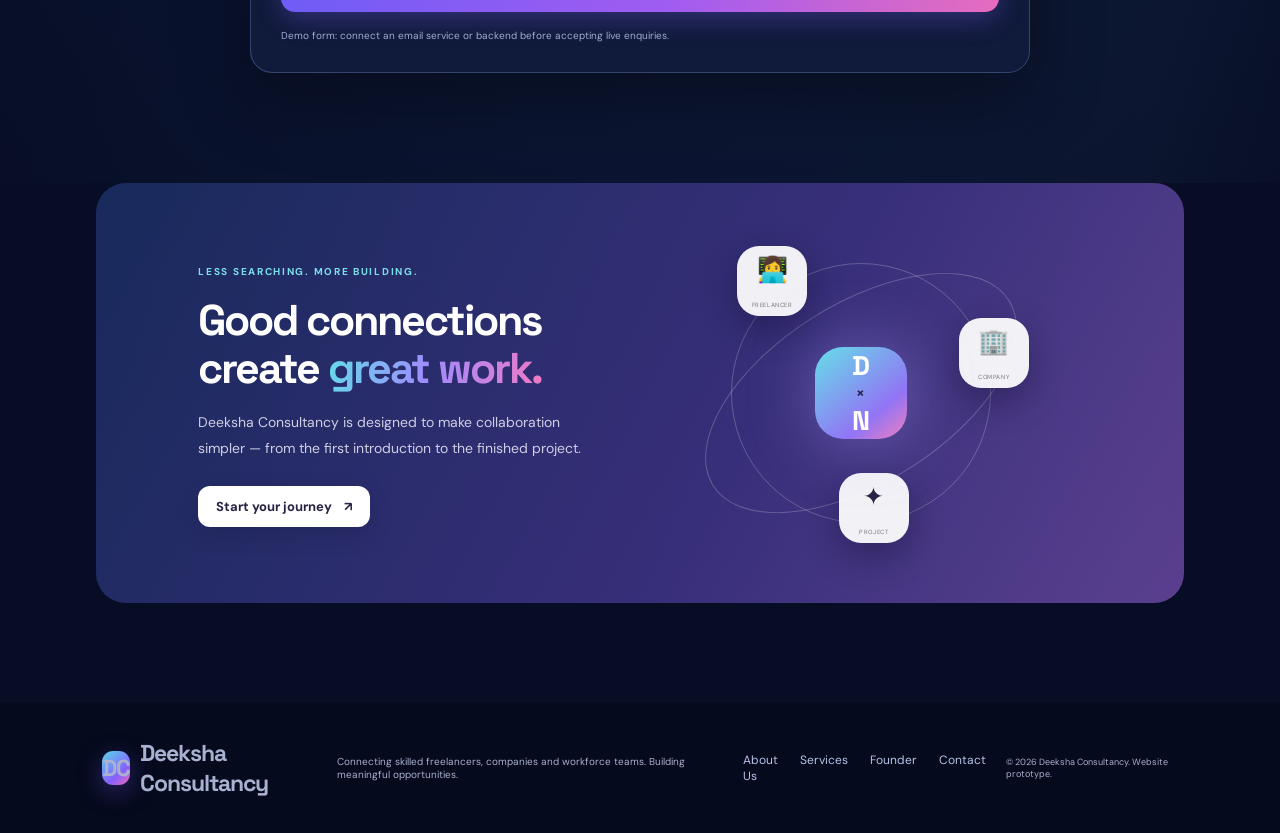
==== commit 8ef425fd: "first commit" ====
--- a/index.html
+++ b/index.html
@@ -27,7 +27,7 @@
     </nav>
     <div class="header-actions">
       <button class="theme-toggle" id="themeToggle" aria-label="Toggle theme">☼</button>
-      <button class="btn btn-ghost" data-open-auth="login">Student / Partner / Company Login</button>
+      <button class="btn btn-ghost" data-open-auth="login">Engineer / Partner / Company Login</button>
       <button class="btn btn-ghost" data-admin-entry="true">Admin Login</button>
       <button class="btn btn-primary" data-open-auth="signup">Get started <span>↗</span></button>
     </div>
@@ -86,8 +86,8 @@
       <div class="section-heading reveal"><span class="eyebrow">THE DEEKSHA ADVANTAGE</span><h2>Why <span class="gradient-text">Choose Us</span></h2><p>One consultancy. Three focused solutions. We support freelancers looking for opportunities, companies looking for the right talent, and organisations that need dependable manpower coordination. Each service has a clear process and a dedicated enquiry path.</p></div>
       <div class="why-audience-row reveal"><span class="why-audience freelancer-audience">✳ Freelancers</span><span class="why-audience company-audience">⌘ Companies</span><span class="why-audience manpower-audience">▦ Manpower</span></div>
       <div class="why-track-wrap reveal"><div class="why-track" id="whyTrack">
-        <article class="why-card why-freelancer"><span class="why-icon">✳</span><small>FOR FREELANCERS · 01</small><h3>Make your skills visible</h3><p>Build a clear profile with your skills, experience and work samples, so companies can understand what you offer before discussing a project.</p></article>
-        <article class="why-card why-freelancer"><span class="why-icon">↗</span><small>FOR FREELANCERS · 02</small><h3>Find projects that fit</h3><p>Review suitable project listings, understand the expected skills and timelines, and submit your interest through the freelancer pathway.</p></article>
+        <article class="why-card why-freelancer"><span class="why-icon">✳</span><small>FOR ENGINEERS · 01</small><h3>Make your skills visible</h3><p>Build a clear profile with your skills, experience and work samples, so companies can understand what you offer before discussing a project.</p></article>
+        <article class="why-card why-freelancer"><span class="why-icon">↗</span><small>FOR ENGINEERS · 02</small><h3>Find projects that fit</h3><p>Review suitable project listings, understand the expected skills and timelines, and submit your interest through the freelancer pathway.</p></article>
         <article class="why-card why-company"><span class="why-icon">⌘</span><small>FOR COMPANIES · 01</small><h3>One place for hiring needs</h3><p>Describe the position, required skills, experience level and hiring timeline. This gives the consultancy a clear brief to begin the candidate search.</p></article>
         <article class="why-card why-company"><span class="why-icon">◎</span><small>FOR COMPANIES · 02</small><h3>Clearer talent coordination</h3><p>Use a dedicated company enquiry route to discuss candidate profiles, shortlisting needs, interview coordination and hiring updates.</p></article>
         <article class="why-card why-manpower"><span class="why-icon">▦</span><small>FOR MANPOWER · 01</small><h3>Workforce needs understood</h3><p>Submit the number of workers needed, job categories, work location, shift details and expected joining date for factory, warehouse or operations teams.</p></article>
@@ -99,14 +99,14 @@
     <section class="section how-section" id="how">
       <div class="section-heading reveal"><span class="eyebrow">SIMPLE BY DESIGN</span><h2>Two sides. <span class="gradient-text">One ecosystem.</span></h2><p>Everything you need to find the right people, the right projects and the right momentum.</p></div>
       <div class="path-grid service-path-grid">
-        <article class="path-card talent-card reveal" id="freelancer-services"><div class="path-number">01 / FOR FREELANCERS</div><div class="path-icon">✳</div><h3>Turn your skills<br>into opportunities.</h3><p>A dedicated space for independent professionals to present their strengths and connect with project opportunities.</p><ul><li>Create a professional profile</li><li>Showcase skills and portfolio</li><li>Explore suitable freelance projects</li></ul><button class="text-link" data-open-auth="signup" data-role="freelancer">Explore freelancer workspace <span>↗</span></button><div class="card-decoration decoration-a">✳</div></article>
+        <article class="path-card talent-card reveal" id="freelancer-services"><div class="path-number">01 / FOR ENGINEERS</div><div class="path-icon">✳</div><h3>Turn your skills<br>into opportunities.</h3><p>A dedicated space for independent professionals to present their strengths and connect with project opportunities.</p><ul><li>Create a professional profile</li><li>Showcase skills and portfolio</li><li>Explore suitable freelance projects</li></ul><button class="text-link" data-open-auth="signup" data-role="freelancer">Explore engineer workspace <span>↗</span></button><div class="card-decoration decoration-a">✳</div></article>
         <article class="path-card company-card reveal" id="companies"><div class="path-number">02 / FOR COMPANIES</div><div class="path-icon">⌘</div><h3>Build a team<br>that moves business.</h3><p>A company-focused hiring space to share project needs, review talent and organise recruitment activity.</p><ul><li>Post project and role requirements</li><li>Discover and shortlist professionals</li><li>Coordinate hiring activity</li></ul><button class="text-link" data-open-auth="signup" data-role="company">Explore company workspace <span>↗</span></button><div class="card-decoration decoration-b">⌘</div></article>
         <article class="path-card manpower-card reveal" id="manpower-services"><div class="path-number">03 / FOR MANPOWER REQUIREMENTS</div><div class="path-icon">▦</div><h3>Workforce support<br>for growing operations.</h3><p>Separate manpower enquiry support for factories, warehouses, offices and operational teams.</p><ul><li>Share headcount and role details</li><li>Specify location, shift and start date</li><li>Discuss workforce requirements</li></ul><a class="text-link" href="#contact">Submit a manpower enquiry <span>↗</span></a><div class="card-decoration decoration-c">▦</div></article>
       </div>
     </section>
 
     <section class="section service-details-section" id="services"><div class="section-heading reveal"><span class="eyebrow">THREE CLEAR WAYS TO WORK WITH US</span><h2>One consultancy. <span class="gradient-text">Three focused services.</span></h2><p>Choose the service that matches your goal. Each has its own clear path and enquiry route.</p></div><div class="service-detail-grid">
-      <article class="service-detail freelancer-detail reveal"><span class="service-detail-icon">✳</span><small>FREELANCER SUPPORT</small><h3>For independent talent</h3><p>Build visibility for your skills, discover project-based opportunities and connect with organisations looking for specialist support.</p><a href="#freelancer-services" class="text-link">See freelancer pathway ↗</a></article>
+      <article class="service-detail freelancer-detail reveal"><span class="service-detail-icon">✳</span><small>ENGINEER SUPPORT</small><h3>For independent talent</h3><p>Build visibility for your skills, discover project-based opportunities and connect with organisations looking for specialist support.</p><a href="#freelancer-services" class="text-link">See freelancer pathway ↗</a></article>
       <article class="service-detail company-detail reveal"><span class="service-detail-icon">⌘</span><small>COMPANY HIRING</small><h3>For employers & teams</h3><p>Share hiring needs, outline project roles and organise your search for professionals who fit your team's requirements.</p><a href="#companies" class="text-link">See company pathway ↗</a></article>
       <article class="service-detail manpower-detail reveal"><span class="service-detail-icon">▦</span><small>MANPOWER SOLUTIONS</small><h3>For factories & operations</h3><p>Submit workforce requirements for production, warehouse, office and support roles, including headcount, shifts and work location.</p><a href="#contact" class="text-link">Send manpower requirement ↗</a></article>
     </div></section>
@@ -149,7 +149,7 @@
 
   <!-- Supabase-powered role workspace -->
   <main class="dashboard hidden" id="portalDashboard">
-    <aside class="sidebar"><a class="brand side-brand" href="#" data-portal-home><span class="brand-mark">DC</span><span>Deeksha <span class="brand-accent">Consultancy</span></span></a><div class="side-label">ACCOUNT WORKSPACE</div><div id="portalNav"></div><div class="sidebar-bottom"><button class="side-link" data-portal-home>↩ <span>Back to website</span></button><button class="side-link" id="portalLogout">⇥ <span>Log out</span></button></div></aside>
+    <aside class="sidebar"><a class="brand side-brand" href="#" data-portal-home><span class="brand-mark">DC</span><span>Deeksha <span class="brand-accent">Consultancy</span></span></a><div class="side-label">ACCOUNT WORKSPACE</div><div id="portalNav"></div><div class="sidebar-bottom"><button class="side-link" id="portalThemeToggle" type="button">☾ <span>Switch theme</span></button><button class="side-link" data-portal-home>↩ <span>Back to website</span></button><button class="side-link" id="portalLogout">⇥ <span>Log out</span></button></div></aside>
     <section class="dash-main"><div class="dash-top"><div><span class="eyebrow" id="portalRoleLabel">ACCOUNT WORKSPACE</span><h1 id="portalGreeting">Welcome</h1><p id="portalStatus">Your account overview.</p></div><div class="user-pill"><span class="user-avatar" id="portalAvatar">D</span><span><b id="portalUserName">User</b><small id="portalUserRole">Account</small></span></div></div><div id="portalNotice"></div><div id="portalContent"></div></section>
   </main>
 
@@ -158,7 +158,7 @@
       <div class="auth-mode-switch"><button type="button" class="mini-btn active" id="loginMode">Log in</button><button type="button" class="mini-btn" id="signupMode">Create account</button></div>
       <form id="supabaseAuthForm" class="auth-form">
         <label id="nameField" class="hidden">Full name<input id="authName" autocomplete="name" placeholder="Your full name"></label>
-        <label>Account type<select id="authRole"><option value="freelancer">Student / Freelancer</option><option value="partner">Partner / Recruitment Agency</option><option value="factory">Company / Factory</option></select></label>
+        <label>Account type<select id="authRole"><option value="freelancer">Engineer</option><option value="partner">Partner / Recruitment Agency</option><option value="factory">Company / Factory</option></select></label>
         <label>Email address<input id="authEmail" type="email" autocomplete="email" placeholder="you@example.com" required></label>
         <label>Password<input id="authPassword" type="password" autocomplete="current-password" minlength="8" placeholder="At least 8 characters" required></label>
         <button class="btn btn-primary" id="authSubmit">Log in ↗</button><button type="button" class="modal-back-link" id="resetPassword">Forgot password?</button>
--- a/style.css
+++ b/style.css
@@ -148,3 +148,8 @@
 .admin-rank-control{display:flex;align-items:center;gap:8px;margin-top:9px;font-size:10px;color:var(--muted)}
 .admin-rank-control input{width:78px;padding:7px;border:1px solid var(--line);border-radius:8px;background:var(--paper);color:var(--ink)}
 body.dark-ui .admin-rank-control{color:#c8c5dc}
+
+
+/* Engineer workspace: Skerry-inspired responsive project dashboard */
+.engineer-columns{display:grid;grid-template-columns:1fr 1fr;gap:16px;margin-top:16px}.engineer-toolbar{display:flex;justify-content:flex-end;margin-bottom:14px}.engineer-toolbar label,.engineer-timer-form label{display:grid;gap:7px;font-size:12px;color:var(--muted)}.engineer-toolbar select,.engineer-timer-form select,.engineer-timer-form input,.engineer-task select{padding:10px 12px;border:1px solid var(--line);border-radius:10px;background:var(--paper);color:var(--ink)}.engineer-timer-form{display:grid;grid-template-columns:1fr 1.4fr auto;align-items:end;gap:12px}.running-timer{display:flex;justify-content:space-between;align-items:center;gap:14px;flex-wrap:wrap}.running-timer p{font-size:13px;color:var(--muted)}.engineer-task .project-actions{align-items:center;flex-wrap:wrap}.engineer-task select{max-width:150px}.engineer-task{align-items:center}.engineer-toolbar select{min-width:170px}body.dark-ui .engineer-toolbar select,body.dark-ui .engineer-timer-form select,body.dark-ui .engineer-timer-form input,body.dark-ui .engineer-task select{background:#19192e;color:#f4f2ff;border-color:#494765}
+@media(max-width:760px){.engineer-columns{grid-template-columns:1fr}.engineer-timer-form{grid-template-columns:1fr}.engineer-task{align-items:flex-start;flex-direction:column}.engineer-task .project-actions{width:100%}.engineer-task select{flex:1;min-width:120px}}
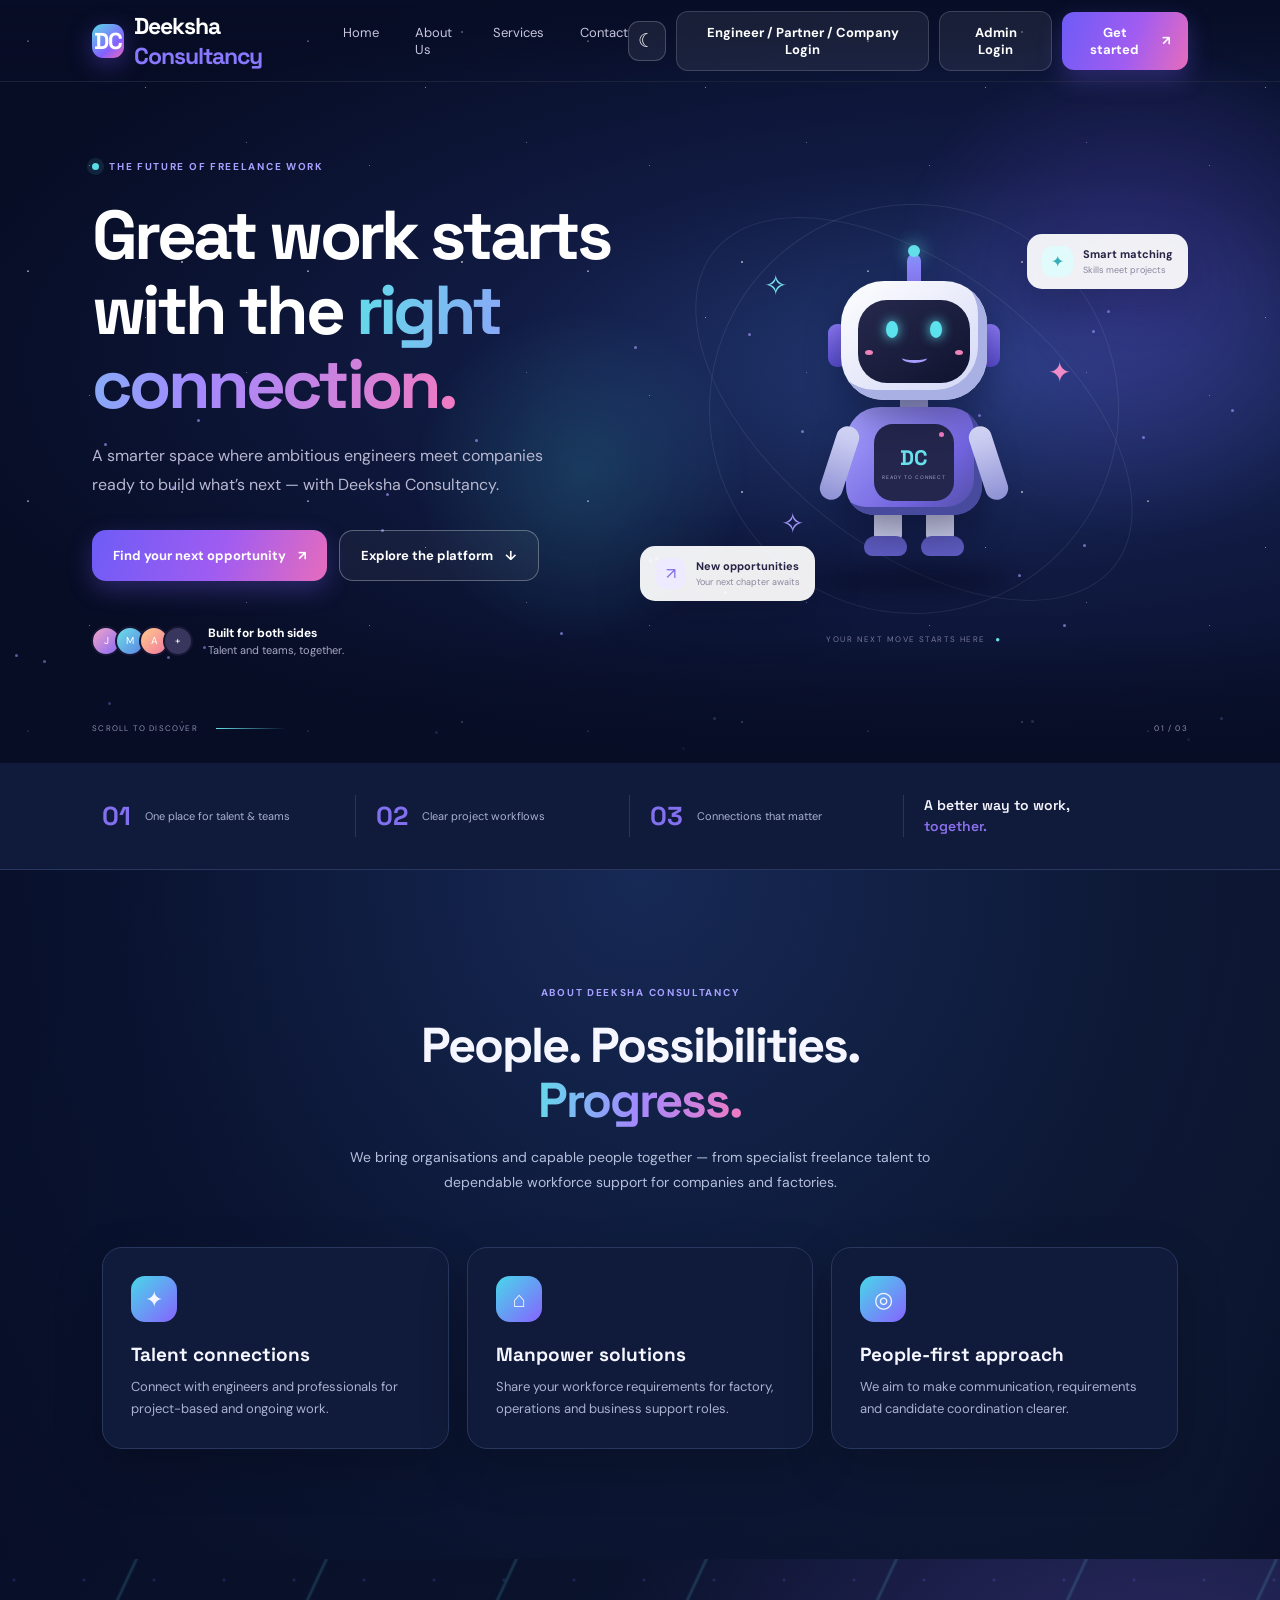
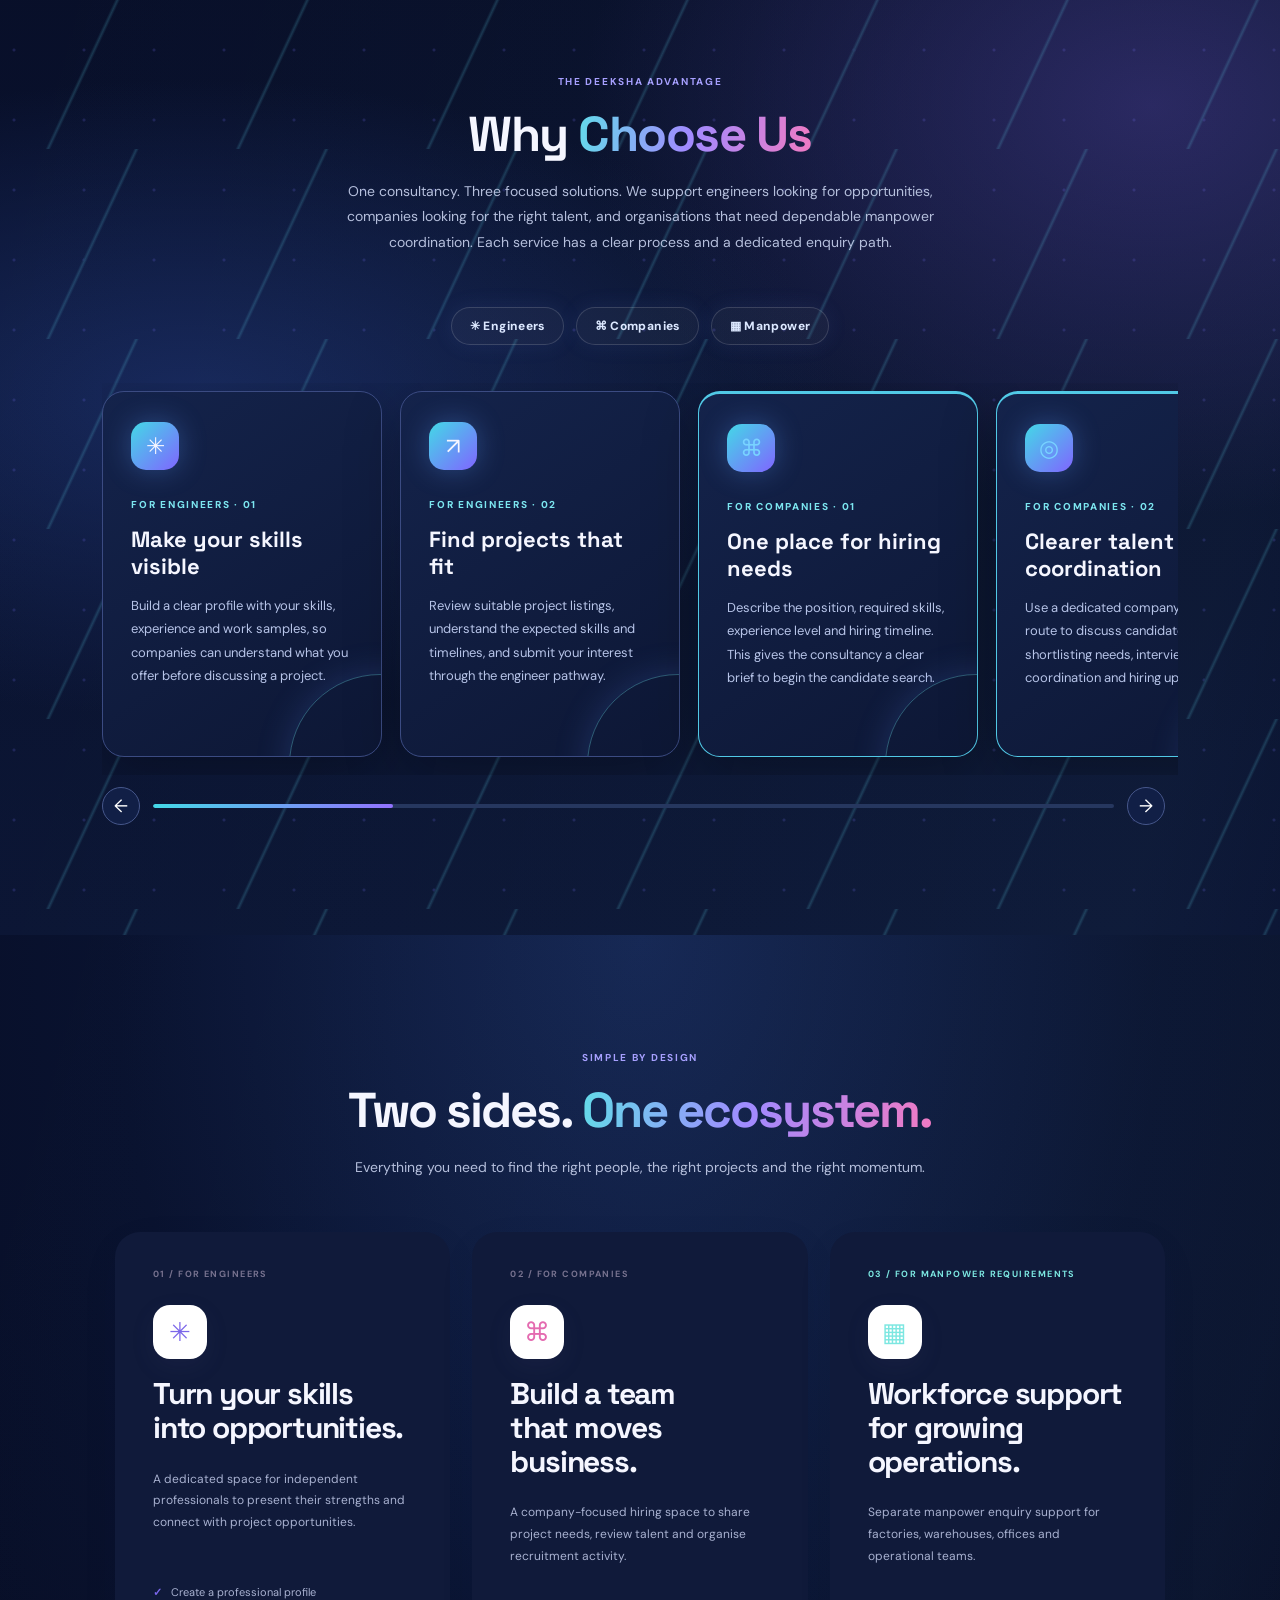
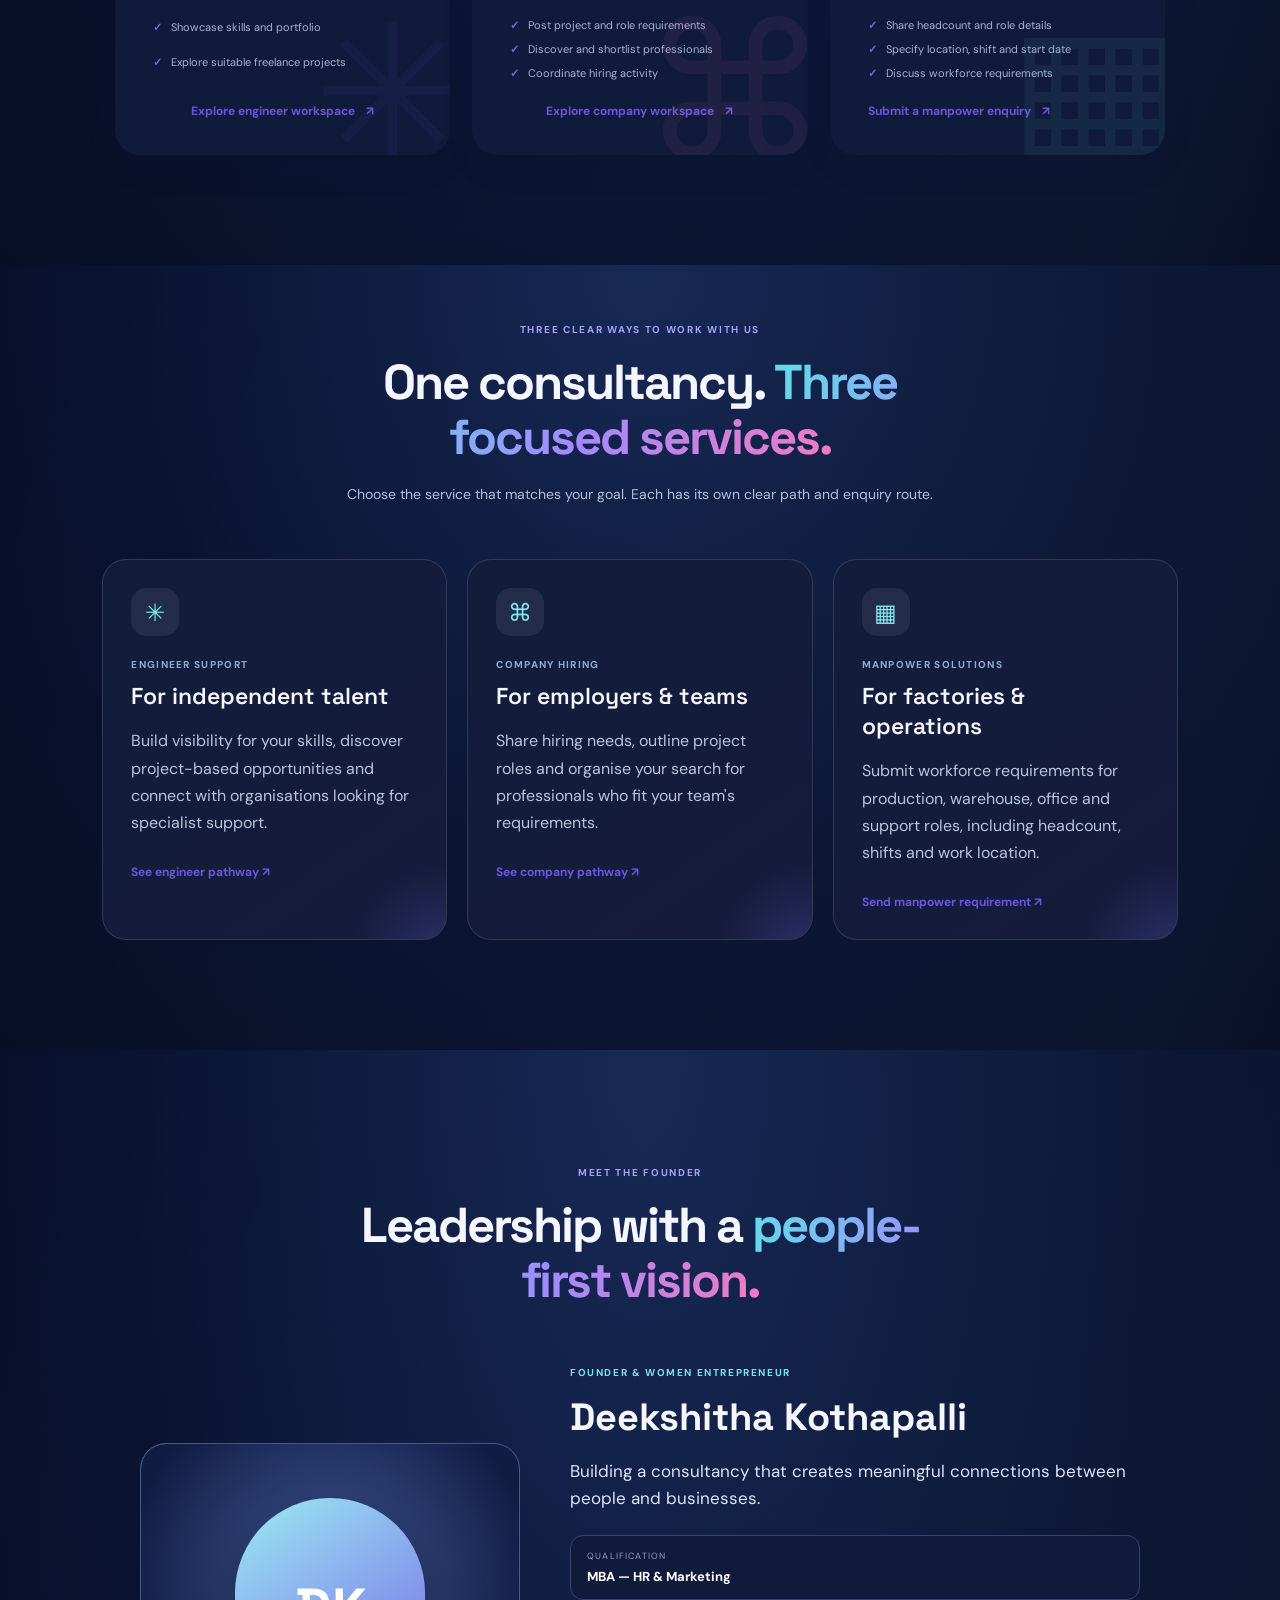
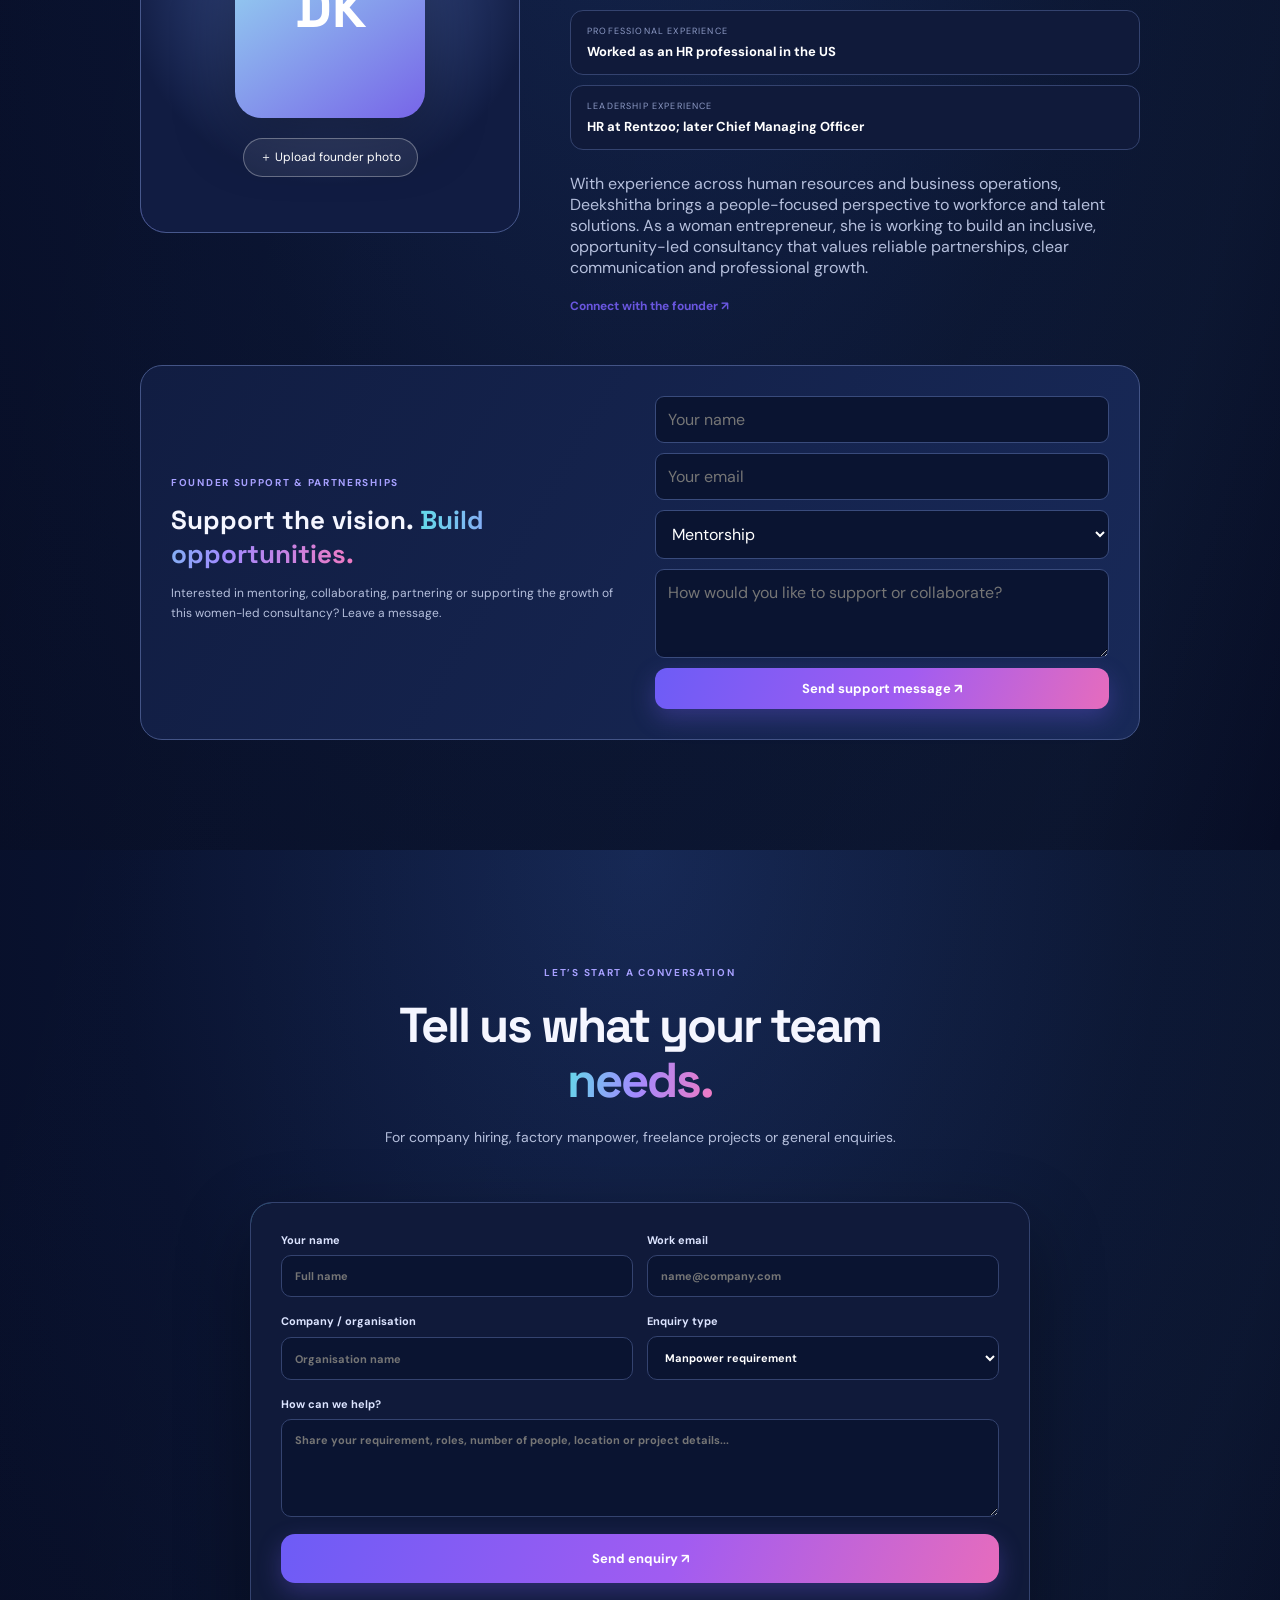
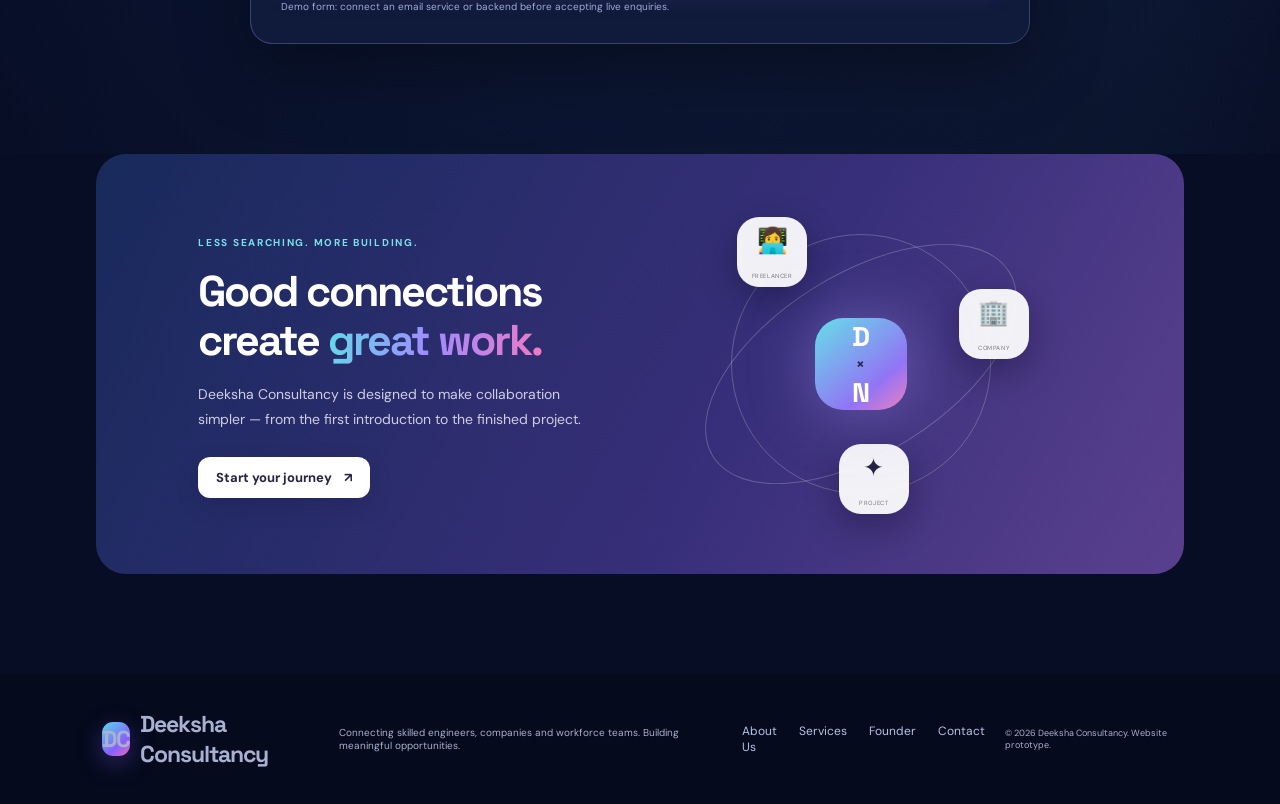
==== commit 02f67c31: "first commit" ====
--- a/index.html
+++ b/index.html
@@ -4,7 +4,7 @@
   <meta charset="UTF-8" />
   <meta name="viewport" content="width=device-width, initial-scale=1.0" />
   <meta name="theme-color" content="#10112b" />
-  <meta name="description" content="Deeksha Consultancy connects skilled freelancers with companies through a simple, modern talent platform." />
+  <meta name="description" content="Deeksha Consultancy connects skilled engineers with companies through a simple, modern talent platform." />
   <title>Deeksha Consultancy | Talent Meets Opportunity</title>
   <link rel="preconnect" href="https://fonts.googleapis.com">
   <link rel="preconnect" href="https://fonts.gstatic.com" crossorigin>
@@ -41,7 +41,7 @@
       <div class="hero-copy reveal">
         <div class="eyebrow"><span class="eyebrow-dot"></span> THE FUTURE OF FREELANCE WORK</div>
         <h1>Great work starts<br>with the <span class="gradient-text">right connection.</span></h1>
-        <p class="hero-lede">A smarter space where ambitious freelancers meet companies ready to build what’s next — with Deeksha Consultancy.</p>
+        <p class="hero-lede">A smarter space where ambitious engineers meet companies ready to build what’s next — with Deeksha Consultancy.</p>
         <div class="hero-buttons">
           <button class="btn btn-primary btn-large" data-open-auth="signup">Find your next opportunity <span>↗</span></button>
           <a class="btn btn-outline btn-large" href="#how">Explore the platform <span>↓</span></a>
@@ -79,15 +79,15 @@
 
     <section class="section about-company-section" id="about">
       <div class="section-heading reveal"><span class="eyebrow">ABOUT DEEKSHA CONSULTANCY</span><h2>People. Possibilities. <span class="gradient-text">Progress.</span></h2><p>We bring organisations and capable people together — from specialist freelance talent to dependable workforce support for companies and factories.</p></div>
-      <div class="about-feature-grid"><article class="about-feature reveal"><span>✦</span><h3>Talent connections</h3><p>Connect with freelancers and professionals for project-based and ongoing work.</p></article><article class="about-feature reveal"><span>⌂</span><h3>Manpower solutions</h3><p>Share your workforce requirements for factory, operations and business support roles.</p></article><article class="about-feature reveal"><span>◎</span><h3>People-first approach</h3><p>We aim to make communication, requirements and candidate coordination clearer.</p></article></div>
+      <div class="about-feature-grid"><article class="about-feature reveal"><span>✦</span><h3>Talent connections</h3><p>Connect with engineers and professionals for project-based and ongoing work.</p></article><article class="about-feature reveal"><span>⌂</span><h3>Manpower solutions</h3><p>Share your workforce requirements for factory, operations and business support roles.</p></article><article class="about-feature reveal"><span>◎</span><h3>People-first approach</h3><p>We aim to make communication, requirements and candidate coordination clearer.</p></article></div>
     </section>
 
     <section class="section why-section" id="why-us">
-      <div class="section-heading reveal"><span class="eyebrow">THE DEEKSHA ADVANTAGE</span><h2>Why <span class="gradient-text">Choose Us</span></h2><p>One consultancy. Three focused solutions. We support freelancers looking for opportunities, companies looking for the right talent, and organisations that need dependable manpower coordination. Each service has a clear process and a dedicated enquiry path.</p></div>
-      <div class="why-audience-row reveal"><span class="why-audience freelancer-audience">✳ Freelancers</span><span class="why-audience company-audience">⌘ Companies</span><span class="why-audience manpower-audience">▦ Manpower</span></div>
+      <div class="section-heading reveal"><span class="eyebrow">THE DEEKSHA ADVANTAGE</span><h2>Why <span class="gradient-text">Choose Us</span></h2><p>One consultancy. Three focused solutions. We support engineers looking for opportunities, companies looking for the right talent, and organisations that need dependable manpower coordination. Each service has a clear process and a dedicated enquiry path.</p></div>
+      <div class="why-audience-row reveal"><span class="why-audience engineer-audience">✳ Engineers</span><span class="why-audience company-audience">⌘ Companies</span><span class="why-audience manpower-audience">▦ Manpower</span></div>
       <div class="why-track-wrap reveal"><div class="why-track" id="whyTrack">
-        <article class="why-card why-freelancer"><span class="why-icon">✳</span><small>FOR ENGINEERS · 01</small><h3>Make your skills visible</h3><p>Build a clear profile with your skills, experience and work samples, so companies can understand what you offer before discussing a project.</p></article>
-        <article class="why-card why-freelancer"><span class="why-icon">↗</span><small>FOR ENGINEERS · 02</small><h3>Find projects that fit</h3><p>Review suitable project listings, understand the expected skills and timelines, and submit your interest through the freelancer pathway.</p></article>
+        <article class="why-card why-engineer"><span class="why-icon">✳</span><small>FOR ENGINEERS · 01</small><h3>Make your skills visible</h3><p>Build a clear profile with your skills, experience and work samples, so companies can understand what you offer before discussing a project.</p></article>
+        <article class="why-card why-engineer"><span class="why-icon">↗</span><small>FOR ENGINEERS · 02</small><h3>Find projects that fit</h3><p>Review suitable project listings, understand the expected skills and timelines, and submit your interest through the engineer pathway.</p></article>
         <article class="why-card why-company"><span class="why-icon">⌘</span><small>FOR COMPANIES · 01</small><h3>One place for hiring needs</h3><p>Describe the position, required skills, experience level and hiring timeline. This gives the consultancy a clear brief to begin the candidate search.</p></article>
         <article class="why-card why-company"><span class="why-icon">◎</span><small>FOR COMPANIES · 02</small><h3>Clearer talent coordination</h3><p>Use a dedicated company enquiry route to discuss candidate profiles, shortlisting needs, interview coordination and hiring updates.</p></article>
         <article class="why-card why-manpower"><span class="why-icon">▦</span><small>FOR MANPOWER · 01</small><h3>Workforce needs understood</h3><p>Submit the number of workers needed, job categories, work location, shift details and expected joining date for factory, warehouse or operations teams.</p></article>
@@ -99,14 +99,14 @@
     <section class="section how-section" id="how">
       <div class="section-heading reveal"><span class="eyebrow">SIMPLE BY DESIGN</span><h2>Two sides. <span class="gradient-text">One ecosystem.</span></h2><p>Everything you need to find the right people, the right projects and the right momentum.</p></div>
       <div class="path-grid service-path-grid">
-        <article class="path-card talent-card reveal" id="freelancer-services"><div class="path-number">01 / FOR ENGINEERS</div><div class="path-icon">✳</div><h3>Turn your skills<br>into opportunities.</h3><p>A dedicated space for independent professionals to present their strengths and connect with project opportunities.</p><ul><li>Create a professional profile</li><li>Showcase skills and portfolio</li><li>Explore suitable freelance projects</li></ul><button class="text-link" data-open-auth="signup" data-role="freelancer">Explore engineer workspace <span>↗</span></button><div class="card-decoration decoration-a">✳</div></article>
+        <article class="path-card talent-card reveal" id="engineer-services"><div class="path-number">01 / FOR ENGINEERS</div><div class="path-icon">✳</div><h3>Turn your skills<br>into opportunities.</h3><p>A dedicated space for independent professionals to present their strengths and connect with project opportunities.</p><ul><li>Create a professional profile</li><li>Showcase skills and portfolio</li><li>Explore suitable freelance projects</li></ul><button class="text-link" data-open-auth="signup" data-role="freelancer">Explore engineer workspace <span>↗</span></button><div class="card-decoration decoration-a">✳</div></article>
         <article class="path-card company-card reveal" id="companies"><div class="path-number">02 / FOR COMPANIES</div><div class="path-icon">⌘</div><h3>Build a team<br>that moves business.</h3><p>A company-focused hiring space to share project needs, review talent and organise recruitment activity.</p><ul><li>Post project and role requirements</li><li>Discover and shortlist professionals</li><li>Coordinate hiring activity</li></ul><button class="text-link" data-open-auth="signup" data-role="company">Explore company workspace <span>↗</span></button><div class="card-decoration decoration-b">⌘</div></article>
         <article class="path-card manpower-card reveal" id="manpower-services"><div class="path-number">03 / FOR MANPOWER REQUIREMENTS</div><div class="path-icon">▦</div><h3>Workforce support<br>for growing operations.</h3><p>Separate manpower enquiry support for factories, warehouses, offices and operational teams.</p><ul><li>Share headcount and role details</li><li>Specify location, shift and start date</li><li>Discuss workforce requirements</li></ul><a class="text-link" href="#contact">Submit a manpower enquiry <span>↗</span></a><div class="card-decoration decoration-c">▦</div></article>
       </div>
     </section>
 
     <section class="section service-details-section" id="services"><div class="section-heading reveal"><span class="eyebrow">THREE CLEAR WAYS TO WORK WITH US</span><h2>One consultancy. <span class="gradient-text">Three focused services.</span></h2><p>Choose the service that matches your goal. Each has its own clear path and enquiry route.</p></div><div class="service-detail-grid">
-      <article class="service-detail freelancer-detail reveal"><span class="service-detail-icon">✳</span><small>ENGINEER SUPPORT</small><h3>For independent talent</h3><p>Build visibility for your skills, discover project-based opportunities and connect with organisations looking for specialist support.</p><a href="#freelancer-services" class="text-link">See freelancer pathway ↗</a></article>
+      <article class="service-detail engineer-detail reveal"><span class="service-detail-icon">✳</span><small>ENGINEER SUPPORT</small><h3>For independent talent</h3><p>Build visibility for your skills, discover project-based opportunities and connect with organisations looking for specialist support.</p><a href="#engineer-services" class="text-link">See engineer pathway ↗</a></article>
       <article class="service-detail company-detail reveal"><span class="service-detail-icon">⌘</span><small>COMPANY HIRING</small><h3>For employers & teams</h3><p>Share hiring needs, outline project roles and organise your search for professionals who fit your team's requirements.</p><a href="#companies" class="text-link">See company pathway ↗</a></article>
       <article class="service-detail manpower-detail reveal"><span class="service-detail-icon">▦</span><small>MANPOWER SOLUTIONS</small><h3>For factories & operations</h3><p>Submit workforce requirements for production, warehouse, office and support roles, including headcount, shifts and work location.</p><a href="#contact" class="text-link">Send manpower requirement ↗</a></article>
     </div></section>
@@ -121,17 +121,17 @@
       <div class="match-art reveal"><div class="match-ring ring-1"></div><div class="match-ring ring-2"></div><div class="match-center">D<span>×</span>N</div><div class="match-node node-a">👩‍💻<small>FREELANCER</small></div><div class="match-node node-b">🏢<small>COMPANY</small></div><div class="match-node node-c">✦<small>PROJECT</small></div></div>
     </section>
 
-    <footer class="footer"><a class="brand" href="#" data-home><span class="brand-mark">DC</span><span>Deeksha <span class="brand-accent">Consultancy</span></span></a><p>Connecting skilled freelancers, companies and workforce teams. Building meaningful opportunities.</p><div class="footer-links"><a href="#about">About Us</a><a href="#services">Services</a><a href="#founder">Founder</a><a href="#contact">Contact</a></div><span>© 2026 Deeksha Consultancy. Website prototype.</span></footer>
+    <footer class="footer"><a class="brand" href="#" data-home><span class="brand-mark">DC</span><span>Deeksha <span class="brand-accent">Consultancy</span></span></a><p>Connecting skilled engineers, companies and workforce teams. Building meaningful opportunities.</p><div class="footer-links"><a href="#about">About Us</a><a href="#services">Services</a><a href="#founder">Founder</a><a href="#contact">Contact</a></div><span>© 2026 Deeksha Consultancy. Website prototype.</span></footer>
   </main>
 
-  <!-- Freelancer workspace -->
-  <main class="dashboard hidden" id="freelancerDashboard">
+  <!-- Engineer workspace -->
+  <main class="dashboard hidden" id="engineerDashboard">
     <aside class="sidebar"><a class="brand side-brand" href="#" data-home><span class="brand-mark">DC</span><span>Deeksha <span class="brand-accent">Consultancy</span></span></a><div class="side-label">WORKSPACE</div><button class="side-link active" data-panel="overview">▦ <span>Overview</span></button><button class="side-link" data-panel="projects">⌕ <span>Find projects</span></button><button class="side-link" data-panel="applications">◷ <span>My applications</span></button><button class="side-link" data-panel="profile">◎ <span>My profile</span></button><div class="sidebar-bottom"><button class="side-link" data-home>↩ <span>Back to website</span></button><button class="side-link" data-logout>⇥ <span>Log out</span></button></div></aside>
-    <section class="dash-main"><div class="dash-top"><div><span class="eyebrow">FREELANCER WORKSPACE</span><h1 id="freelancerGreeting">Good evening, Alex 👋</h1><p>Here’s what’s happening with your work.</p></div><div class="user-pill"><span class="user-avatar">A</span><span><b id="freelancerName">Alex Morgan</b><small>Freelancer</small></span></div></div>
-      <div class="dash-panel" id="freelancer-overview"><div class="welcome-banner"><div><span class="banner-tag">YOUR NEXT OPPORTUNITY</span><h2>Keep your momentum<br>moving forward.</h2><p>Explore projects that fit your skills and goals.</p><button class="btn btn-light" data-panel="projects">Explore projects ↗</button></div><div class="banner-orb">✳</div></div><div class="metric-grid"><div class="metric-card"><span>Profile completion</span><strong>80%</strong><div class="progress-track"><i style="width:80%"></i></div><small>Almost there — add your portfolio</small></div><div class="metric-card"><span>Applications sent</span><strong id="applicationCount">03</strong><small class="positive">Keep applying to relevant work</small></div><div class="metric-card"><span>Profile views</span><strong>24</strong><small>In the last 30 days</small></div></div><div class="content-card"><div class="card-heading"><div><h3>Recommended projects</h3><p>Opportunities you may like</p></div><button class="text-link" data-panel="projects">View all ↗</button></div><div id="recommendedProjects" class="project-list"></div></div></div>
-      <div class="dash-panel hidden" id="freelancer-projects"><div class="panel-title"><div><h2>Find projects</h2><p>Explore opportunities and apply to the ones that fit.</p></div><input class="search-input" id="projectSearch" placeholder="Search projects..."></div><div id="allProjects" class="project-list"></div></div>
-      <div class="dash-panel hidden" id="freelancer-applications"><div class="panel-title"><div><h2>My applications</h2><p>Keep track of your project applications.</p></div></div><div id="myApplications" class="content-card"></div></div>
-      <div class="dash-panel hidden" id="freelancer-profile"><div class="panel-title"><div><h2>My profile</h2><p>Help companies understand what you bring to the table.</p></div></div><form class="content-card profile-form" id="freelancerProfileForm"><label>Full name<input id="profileName" value="Alex Morgan"></label><label>Professional title<input value="Frontend Developer"></label><label>Skills<input value="HTML, CSS, JavaScript, React"></label><label>About you<textarea rows="4">I build thoughtful, responsive digital experiences.</textarea></label><button class="btn btn-primary">Save profile</button></form></div>
+    <section class="dash-main"><div class="dash-top"><div><span class="eyebrow">ENGINEER WORKSPACE</span><h1 id="engineerGreeting">Good evening, Alex 👋</h1><p>Here’s what’s happening with your work.</p></div><div class="user-pill"><span class="user-avatar">A</span><span><b id="engineerName">Alex Morgan</b><small>Engineer</small></span></div></div>
+      <div class="dash-panel" id="engineer-overview"><div class="welcome-banner"><div><span class="banner-tag">YOUR NEXT OPPORTUNITY</span><h2>Keep your momentum<br>moving forward.</h2><p>Explore projects that fit your skills and goals.</p><button class="btn btn-light" data-panel="projects">Explore projects ↗</button></div><div class="banner-orb">✳</div></div><div class="metric-grid"><div class="metric-card"><span>Profile completion</span><strong>80%</strong><div class="progress-track"><i style="width:80%"></i></div><small>Almost there — add your portfolio</small></div><div class="metric-card"><span>Applications sent</span><strong id="applicationCount">03</strong><small class="positive">Keep applying to relevant work</small></div><div class="metric-card"><span>Profile views</span><strong>24</strong><small>In the last 30 days</small></div></div><div class="content-card"><div class="card-heading"><div><h3>Recommended projects</h3><p>Opportunities you may like</p></div><button class="text-link" data-panel="projects">View all ↗</button></div><div id="recommendedProjects" class="project-list"></div></div></div>
+      <div class="dash-panel hidden" id="engineer-projects"><div class="panel-title"><div><h2>Find projects</h2><p>Explore opportunities and apply to the ones that fit.</p></div><input class="search-input" id="projectSearch" placeholder="Search projects..."></div><div id="allProjects" class="project-list"></div></div>
+      <div class="dash-panel hidden" id="engineer-applications"><div class="panel-title"><div><h2>My applications</h2><p>Keep track of your project applications.</p></div></div><div id="myApplications" class="content-card"></div></div>
+      <div class="dash-panel hidden" id="engineer-profile"><div class="panel-title"><div><h2>My profile</h2><p>Help companies understand what you bring to the table.</p></div></div><form class="content-card profile-form" id="engineerProfileForm"><label>Full name<input id="profileName" value="Alex Morgan"></label><label>Professional title<input value="Frontend Developer"></label><label>Skills<input value="HTML, CSS, JavaScript, React"></label><label>About you<textarea rows="4">I build thoughtful, responsive digital experiences.</textarea></label><button class="btn btn-primary">Save profile</button></form></div>
     </section>
   </main>
 
@@ -139,8 +139,8 @@
   <main class="dashboard hidden" id="companyDashboard">
     <aside class="sidebar"><a class="brand side-brand" href="#" data-home><span class="brand-mark">DC</span><span>Deeksha <span class="brand-accent">Consultancy</span></span></a><div class="side-label">WORKSPACE</div><button class="side-link active" data-panel="overview">▦ <span>Overview</span></button><button class="side-link" data-panel="post">＋ <span>Post a project</span></button><button class="side-link" data-panel="talent">⌕ <span>Find talent</span></button><button class="side-link" data-panel="manage">▤ <span>Manage projects</span></button><button class="side-link" data-panel="manpower">♙ <span>Manpower requests</span></button><div class="sidebar-bottom"><button class="side-link" data-home>↩ <span>Back to website</span></button><button class="side-link" data-logout>⇥ <span>Log out</span></button></div></aside>
     <section class="dash-main"><div class="dash-top"><div><span class="eyebrow">COMPANY WORKSPACE</span><h1 id="companyGreeting">Welcome back, Studio North 👋</h1><p>Your hiring activity at a glance.</p></div><div class="user-pill"><span class="user-avatar company-avatar">S</span><span><b id="companyName">Studio North</b><small>Company</small></span></div></div>
-      <div class="dash-panel" id="company-overview"><div class="welcome-banner company-banner"><div><span class="banner-tag">BUILD YOUR DREAM TEAM</span><h2>The right talent<br>changes everything.</h2><p>Post a project and meet professionals ready to make it happen.</p><button class="btn btn-light" data-panel="post">Post a project ↗</button></div><div class="banner-orb">⌘</div></div><div class="metric-grid"><div class="metric-card"><span>Active projects</span><strong id="activeProjectCount">02</strong><small>Projects in progress</small></div><div class="metric-card"><span>Freelancers available</span><strong>128</strong><small class="positive">Across key skill areas</small></div><div class="metric-card"><span>Shortlisted</span><strong id="shortlistCount">04</strong><small>Potential project matches</small></div></div><div class="content-card"><div class="card-heading"><div><h3>Featured talent</h3><p>Professionals to explore</p></div><button class="text-link" data-panel="talent">Browse talent ↗</button></div><div id="featuredTalent" class="talent-grid"></div></div></div>
-      <div class="dash-panel hidden" id="company-post"><div class="panel-title"><div><h2>Post a project</h2><p>Tell freelancers what you need. Keep the brief clear and specific.</p></div></div><form class="content-card project-form" id="postProjectForm"><label>Project title<input id="newProjectTitle" placeholder="e.g. Build a responsive company website" required></label><div class="form-row"><label>Required skill<input id="newProjectSkill" placeholder="e.g. React, UI/UX" required></label><label>Budget (₹)<input id="newProjectBudget" type="number" min="1" placeholder="e.g. 25000" required></label></div><label>Project description<textarea id="newProjectDescription" rows="4" placeholder="Describe the work, goals and expected deliverables..." required></textarea></label><label>Timeline<select id="newProjectTimeline"><option>1–2 weeks</option><option>2–4 weeks</option><option>1–3 months</option><option>Flexible</option></select></label><button class="btn btn-primary">Publish project ↗</button></form></div>
+      <div class="dash-panel" id="company-overview"><div class="welcome-banner company-banner"><div><span class="banner-tag">BUILD YOUR DREAM TEAM</span><h2>The right talent<br>changes everything.</h2><p>Post a project and meet professionals ready to make it happen.</p><button class="btn btn-light" data-panel="post">Post a project ↗</button></div><div class="banner-orb">⌘</div></div><div class="metric-grid"><div class="metric-card"><span>Active projects</span><strong id="activeProjectCount">02</strong><small>Projects in progress</small></div><div class="metric-card"><span>Engineers available</span><strong>128</strong><small class="positive">Across key skill areas</small></div><div class="metric-card"><span>Shortlisted</span><strong id="shortlistCount">04</strong><small>Potential project matches</small></div></div><div class="content-card"><div class="card-heading"><div><h3>Featured talent</h3><p>Professionals to explore</p></div><button class="text-link" data-panel="talent">Browse talent ↗</button></div><div id="featuredTalent" class="talent-grid"></div></div></div>
+      <div class="dash-panel hidden" id="company-post"><div class="panel-title"><div><h2>Post a project</h2><p>Tell engineers what you need. Keep the brief clear and specific.</p></div></div><form class="content-card project-form" id="postProjectForm"><label>Project title<input id="newProjectTitle" placeholder="e.g. Build a responsive company website" required></label><div class="form-row"><label>Required skill<input id="newProjectSkill" placeholder="e.g. React, UI/UX" required></label><label>Budget (₹)<input id="newProjectBudget" type="number" min="1" placeholder="e.g. 25000" required></label></div><label>Project description<textarea id="newProjectDescription" rows="4" placeholder="Describe the work, goals and expected deliverables..." required></textarea></label><label>Timeline<select id="newProjectTimeline"><option>1–2 weeks</option><option>2–4 weeks</option><option>1–3 months</option><option>Flexible</option></select></label><button class="btn btn-primary">Publish project ↗</button></form></div>
       <div class="dash-panel hidden" id="company-talent"><div class="panel-title"><div><h2>Discover talent</h2><p>Explore professionals by their skills.</p></div><input class="search-input" id="talentSearch" placeholder="Search name or skill..."></div><div id="talentDirectory" class="talent-grid"></div></div>
       <div class="dash-panel hidden" id="company-manage"><div class="panel-title"><div><h2>Manage projects</h2><p>Review the projects you have posted.</p></div></div><div id="companyProjectList" class="project-list"></div></div>
       <div class="dash-panel hidden" id="company-manpower"><div class="panel-title"><div><h2>Request manpower</h2><p>For factories, warehouses, offices and operations teams.</p></div></div><form class="content-card project-form" id="manpowerForm"><div class="form-row"><label>Company / factory name<input id="manpowerCompany" required placeholder="Company name"></label><label>Contact person<input id="manpowerContact" required placeholder="Your name"></label></div><div class="form-row"><label>Work email<input id="manpowerEmail" type="email" required placeholder="you@company.com"></label><label>Phone number<input id="manpowerPhone" required placeholder="Contact number"></label></div><div class="form-row"><label>Industry / facility type<select id="manpowerIndustry"><option>Manufacturing / Factory</option><option>Warehouse / Logistics</option><option>Office / Corporate</option><option>Retail / Hospitality</option><option>Other</option></select></label><label>Number of people required<input id="manpowerCount" type="number" min="1" required placeholder="e.g. 25"></label></div><div class="form-row"><label>Roles required<input id="manpowerRoles" required placeholder="e.g. machine operators, helpers"></label><label>Work location<input id="manpowerLocation" required placeholder="City, State"></label></div><div class="form-row"><label>Shift / working hours<input id="manpowerShift" placeholder="Day / Night / Rotational"></label><label>Expected start date<input id="manpowerStart" type="date"></label></div><label>Additional requirements<textarea id="manpowerNotes" rows="4" placeholder="Skills, experience, accommodation, transport or other details"></textarea></label><button class="btn btn-primary">Submit manpower requirement ↗</button><small class="form-note">Prototype only: requests are saved in this browser. Connect a secure backend to receive them centrally.</small></form><div class="content-card"><div class="card-heading"><div><h3>Submitted requests</h3><p>Saved on this device in the demo</p></div></div><div id="manpowerRequests" class="project-list"></div></div></div>
@@ -149,7 +149,7 @@
 
   <!-- Supabase-powered role workspace -->
   <main class="dashboard hidden" id="portalDashboard">
-    <aside class="sidebar"><a class="brand side-brand" href="#" data-portal-home><span class="brand-mark">DC</span><span>Deeksha <span class="brand-accent">Consultancy</span></span></a><div class="side-label">ACCOUNT WORKSPACE</div><div id="portalNav"></div><div class="sidebar-bottom"><button class="side-link" id="portalThemeToggle" type="button">☾ <span>Switch theme</span></button><button class="side-link" data-portal-home>↩ <span>Back to website</span></button><button class="side-link" id="portalLogout">⇥ <span>Log out</span></button></div></aside>
+    <aside class="sidebar"><a class="brand side-brand" href="#" data-portal-home><span class="brand-mark">DC</span><span>Deeksha <span class="brand-accent">Consultancy</span></span></a><div class="side-label">ACCOUNT WORKSPACE</div><div id="portalNav"></div><div class="sidebar-bottom"><button class="side-link" data-portal-home>↩ <span>Back to website</span></button><button class="side-link" id="portalLogout">⇥ <span>Log out</span></button></div></aside>
     <section class="dash-main"><div class="dash-top"><div><span class="eyebrow" id="portalRoleLabel">ACCOUNT WORKSPACE</span><h1 id="portalGreeting">Welcome</h1><p id="portalStatus">Your account overview.</p></div><div class="user-pill"><span class="user-avatar" id="portalAvatar">D</span><span><b id="portalUserName">User</b><small id="portalUserRole">Account</small></span></div></div><div id="portalNotice"></div><div id="portalContent"></div></section>
   </main>
 
--- a/style.css
+++ b/style.css
@@ -150,6 +150,43 @@
 body.dark-ui .admin-rank-control{color:#c8c5dc}
 
 
-/* Engineer workspace: Skerry-inspired responsive project dashboard */
-.engineer-columns{display:grid;grid-template-columns:1fr 1fr;gap:16px;margin-top:16px}.engineer-toolbar{display:flex;justify-content:flex-end;margin-bottom:14px}.engineer-toolbar label,.engineer-timer-form label{display:grid;gap:7px;font-size:12px;color:var(--muted)}.engineer-toolbar select,.engineer-timer-form select,.engineer-timer-form input,.engineer-task select{padding:10px 12px;border:1px solid var(--line);border-radius:10px;background:var(--paper);color:var(--ink)}.engineer-timer-form{display:grid;grid-template-columns:1fr 1.4fr auto;align-items:end;gap:12px}.running-timer{display:flex;justify-content:space-between;align-items:center;gap:14px;flex-wrap:wrap}.running-timer p{font-size:13px;color:var(--muted)}.engineer-task .project-actions{align-items:center;flex-wrap:wrap}.engineer-task select{max-width:150px}.engineer-task{align-items:center}.engineer-toolbar select{min-width:170px}body.dark-ui .engineer-toolbar select,body.dark-ui .engineer-timer-form select,body.dark-ui .engineer-timer-form input,body.dark-ui .engineer-task select{background:#19192e;color:#f4f2ff;border-color:#494765}
-@media(max-width:760px){.engineer-columns{grid-template-columns:1fr}.engineer-timer-form{grid-template-columns:1fr}.engineer-task{align-items:flex-start;flex-direction:column}.engineer-task .project-actions{width:100%}.engineer-task select{flex:1;min-width:120px}}
+/* Freelancer analytics dashboard refresh */
+.site-header.hidden{display:none!important}
+#portalContent .freelancer-welcome{display:flex;justify-content:space-between;align-items:center;gap:24px;min-height:190px;padding:28px 34px;border-radius:20px;background:linear-gradient(115deg,#182b53,#344b91 58%,#6552aa);color:#fff;overflow:hidden;position:relative;margin-bottom:18px}
+.freelancer-kicker{font-size:10px;font-weight:800;letter-spacing:.16em;color:#a9eff0}
+.freelancer-welcome h2{font:700 clamp(24px,3vw,34px)/1.12 'Space Grotesk',sans-serif;margin:12px 0 8px;color:#fff}
+.freelancer-welcome p{font-size:12px;color:#d5def7;margin:0 0 16px;max-width:520px}
+.freelancer-welcome .mini-btn{background:#fff;color:#35427e;border-color:#fff;padding:10px 14px}
+.freelancer-welcome-mark{font-size:100px;color:#ffffff70;padding:0 35px;text-shadow:0 0 45px #a4aaff80}
+.freelancer-metrics{grid-template-columns:repeat(4,minmax(0,1fr));gap:13px;margin:0 0 18px}
+.freelancer-metrics .metric-card{min-height:118px;padding:18px}
+.freelancer-metrics .metric-card strong{font-size:27px}
+.freelancer-overview-grid{display:grid;grid-template-columns:1fr 1fr;gap:16px;margin-bottom:16px}
+#portalContent .rank-summary,#portalContent .profile-strength,#portalContent .freelancer-chart-card{margin:0;padding:21px}
+.rank-medal{width:40px;height:40px;border-radius:13px;display:grid;place-items:center;background:#e9e7ff;color:#6454ca;font-size:21px}
+.rank-name{font:700 30px 'Space Grotesk',sans-serif;margin:7px 0 15px;color:#fff}
+.rank-progress-track{height:9px;border-radius:20px;background:#27375c;overflow:hidden;margin:13px 0 7px}
+.rank-progress-track i{height:100%;display:block;border-radius:20px;background:linear-gradient(90deg,#55d9d5,#8d7aff);transition:width .5s}
+.rank-foot{display:flex;justify-content:space-between;align-items:center;color:#a8b1d0;font-size:10px}
+.rank-foot b{color:#fff}
+.rank-readonly-note{font-size:10px;line-height:1.6;color:#a8b1d0;margin:16px 0 0}
+.profile-strength .card-heading>strong{font:700 25px 'Space Grotesk';color:#71ded6}
+.profile-strength .rank-progress-track i{background:linear-gradient(90deg,#4acdbd,#6e9df8)}
+.profile-strength-meta{display:flex;justify-content:space-between;gap:10px;border-top:1px solid #29375f;padding-top:14px;margin-top:16px;font-size:11px;color:#a8b1d0}
+.profile-strength-meta b{color:#fff}
+.chart-legend{font-size:10px;color:#a8b1d0;display:flex;align-items:center;gap:7px}.chart-legend i{width:8px;height:8px;border-radius:50%;background:#69d9d2;display:inline-block}
+.chart-wrap{width:100%;overflow:hidden}.freelancer-chart{width:100%;height:auto;min-height:130px;overflow:visible}.freelancer-chart line{stroke:#34436a;stroke-width:1;stroke-dasharray:3 5}.freelancer-chart polyline{fill:none;stroke:#72ded7;stroke-width:3;stroke-linecap:round;stroke-linejoin:round}.freelancer-chart circle{fill:#8d7aff;stroke:#fff;stroke-width:2}.freelancer-chart text{font:10px Arial,sans-serif;fill:#a8b1d0}
+.status-breakdown{display:grid;gap:12px}.status-breakdown-row{display:grid;grid-template-columns:105px 1fr 25px;gap:12px;align-items:center;font-size:10px;text-transform:capitalize;color:#d7def5}.status-breakdown-row b{text-align:right;color:#fff}.status-track{height:7px;border-radius:12px;background:#27375c;overflow:hidden}.status-track i{display:block;height:100%;background:linear-gradient(90deg,#57d8cf,#8877ff);border-radius:12px}
+.rank-admin-intro{margin-bottom:16px;line-height:1.6}.rank-admin-list{margin-top:16px}.rank-admin-row{align-items:center}.rank-admin-person{flex:1;min-width:0}.rank-admin-person p{margin:5px 0 8px}.rank-pill{display:inline-flex;border-radius:20px;padding:5px 9px;background:#252c55;color:#b8b4ff;font-size:9px;font-weight:800}.rank-admin-edit{display:flex;align-items:end;gap:9px}.rank-admin-edit label{display:grid;gap:5px;font-size:10px;color:#a8b1d0}.rank-admin-edit input{width:76px;border:1px solid #34436f;border-radius:8px;background:#0e1835;color:#fff;padding:9px}
+body.dark-ui #portalContent .rank-name{color:#fff}body.dark-ui .profile-strength-meta b{color:#fff}
+@media(max-width:850px){.freelancer-metrics{grid-template-columns:repeat(2,minmax(0,1fr))}.freelancer-overview-grid{grid-template-columns:1fr}}
+@media(max-width:600px){#portalContent .freelancer-welcome{padding:22px;min-height:165px}.freelancer-welcome-mark{font-size:58px;padding:0;opacity:.7}.freelancer-metrics{grid-template-columns:repeat(2,minmax(0,1fr))}.freelancer-metrics .metric-card{padding:13px}.freelancer-metrics .metric-card strong{font-size:22px}.rank-admin-row{align-items:flex-start}.rank-admin-edit{width:100%;justify-content:flex-end}.status-breakdown-row{grid-template-columns:82px 1fr 20px;gap:8px}}
+
+/* Admin-to-Engineer workflow additions */
+.engineer-admin-grid{display:grid;grid-template-columns:repeat(2,minmax(0,1fr));gap:18px;margin:18px 0 28px}
+.engineer-admin-grid .project-form{min-width:0}
+.engineer-admin-grid .project-form h3{margin:0 0 12px}
+.engineer-admin-grid .project-form:last-child{grid-column:1/-1}
+#adminEngineerProjects,#adminEngineerTasks,#adminEngineerPayments,#engineerMyProjects,#engineerMyTasks,#engineerMyEarnings{margin:12px 0 26px}
+[data-engineer-task-status]{min-width:140px;padding:9px;border:1px solid var(--line,#ddd);border-radius:9px;background:var(--surface,#fff);color:inherit}
+@media(max-width:760px){.engineer-admin-grid{grid-template-columns:1fr}.engineer-admin-grid .project-form:last-child{grid-column:auto}}
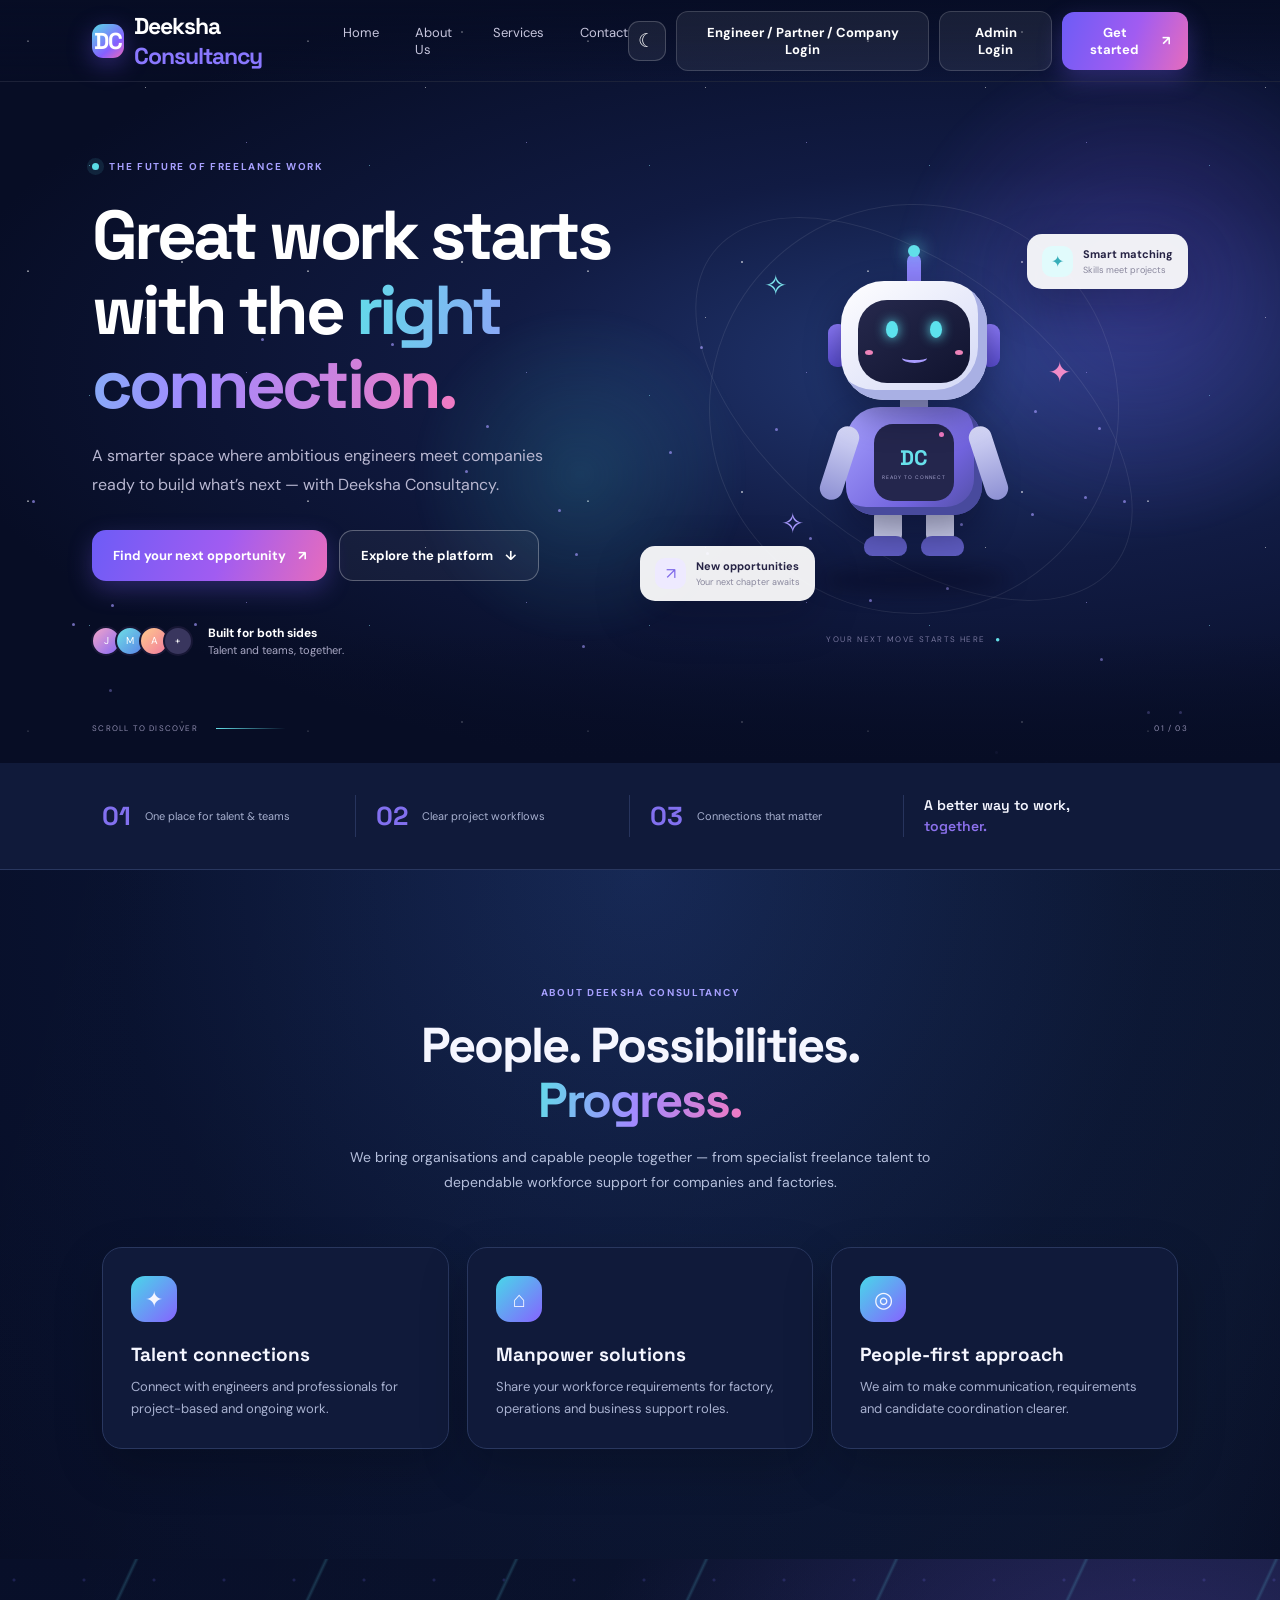
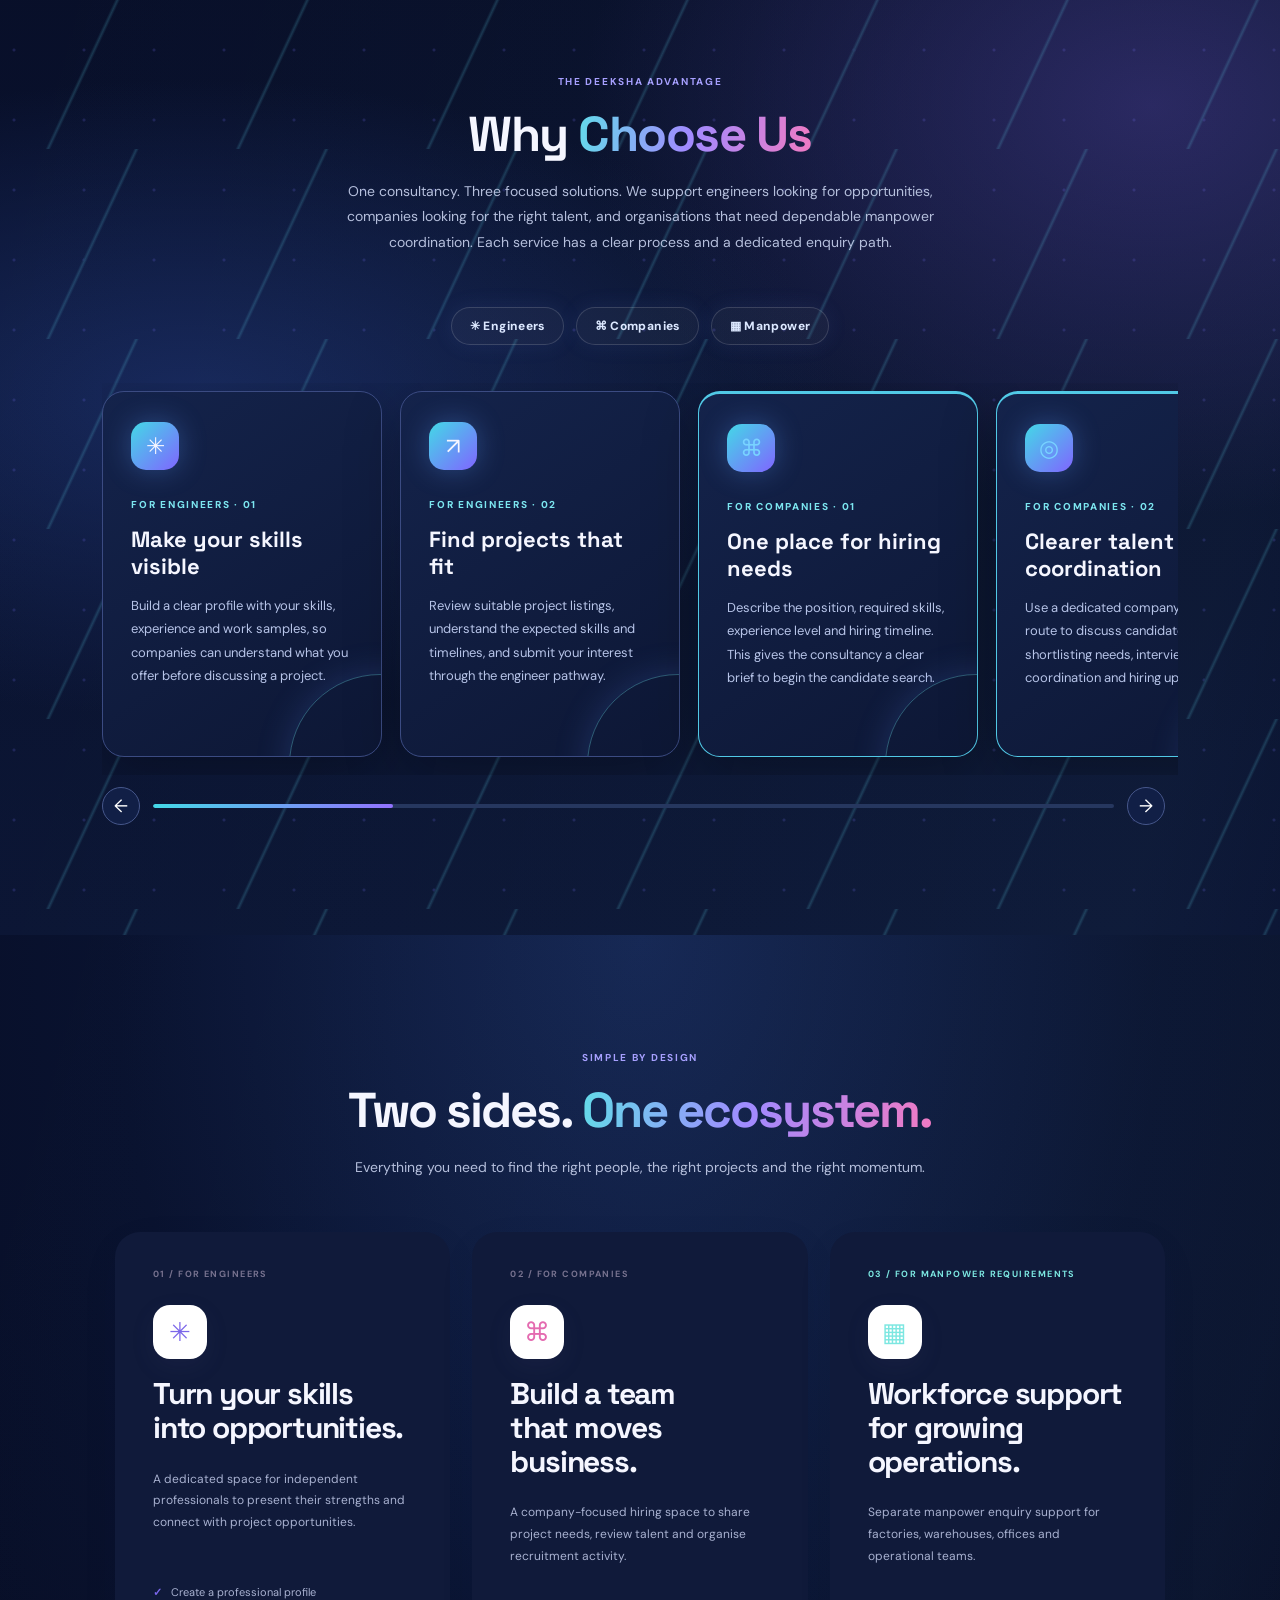
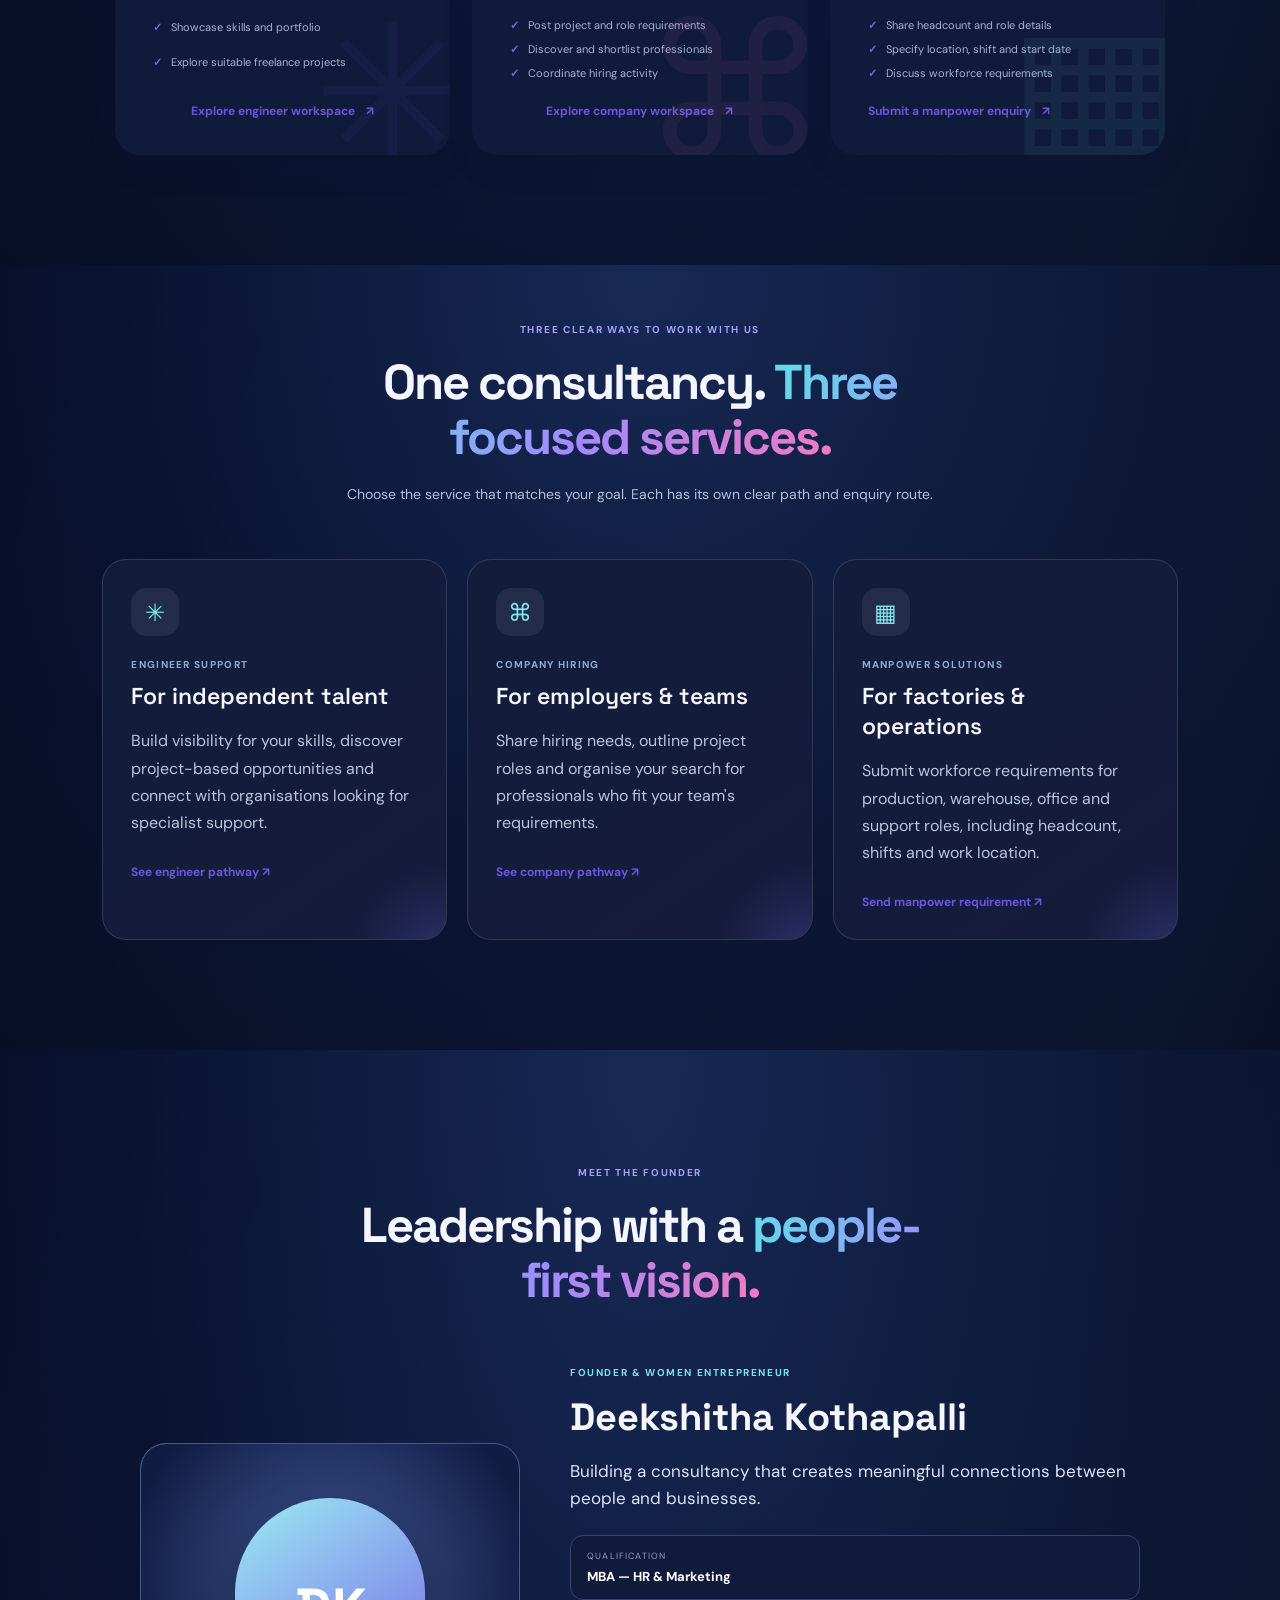
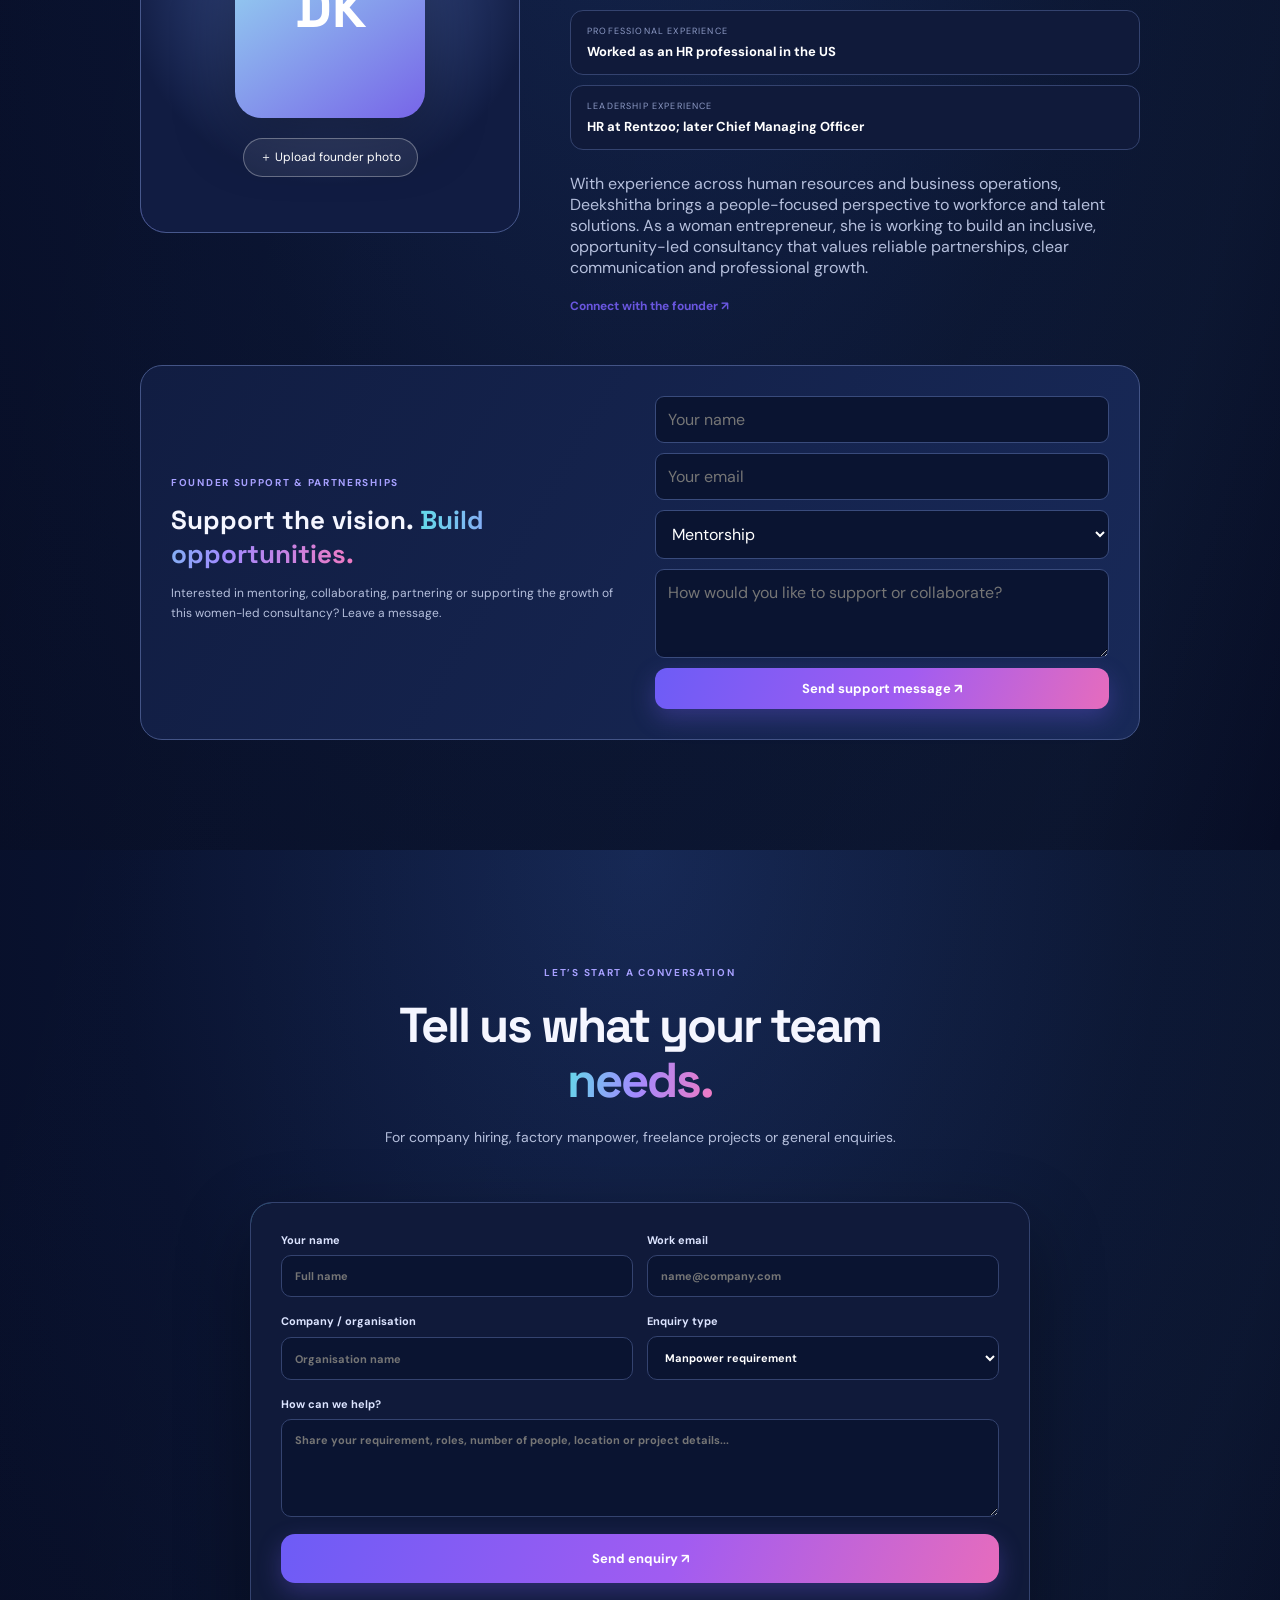
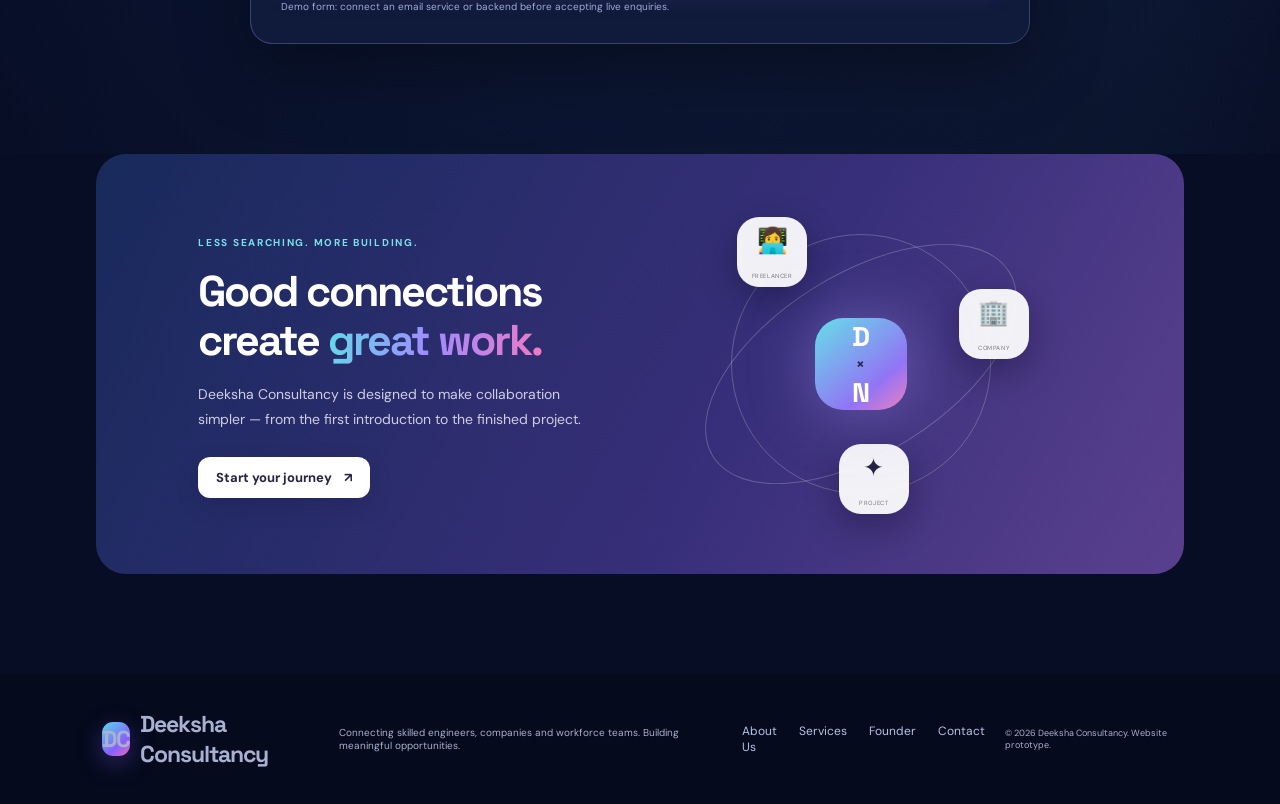
==== commit 71ec19af: "first commit" ====
--- a/index.html
+++ b/index.html
@@ -9,7 +9,11 @@
   <link rel="preconnect" href="https://fonts.googleapis.com">
   <link rel="preconnect" href="https://fonts.gstatic.com" crossorigin>
   <link href="https://fonts.googleapis.com/css2?family=DM+Sans:wght@400;500;600;700&family=Space+Grotesk:wght@500;600;700&display=swap" rel="stylesheet">
+  <link rel="preconnect" href="https://fonts.googleapis.com">
+  <link rel="preconnect" href="https://fonts.gstatic.com" crossorigin>
+  <link href="https://fonts.googleapis.com/css2?family=Inter+Tight:wght@400;500;600;700&family=Inter:wght@400;500;600;700&family=JetBrains+Mono:wght@400;500;600;700&display=swap" rel="stylesheet">
   <link rel="stylesheet" href="style.css" />
+  <link rel="stylesheet" href="engineer-dashboard-theme.css" />
 </head>
 <body>
   <div class="scroll-progress" id="scrollProgress"></div>
--- a/style.css
+++ b/style.css
@@ -190,3 +190,41 @@
 #adminEngineerProjects,#adminEngineerTasks,#adminEngineerPayments,#engineerMyProjects,#engineerMyTasks,#engineerMyEarnings{margin:12px 0 26px}
 [data-engineer-task-status]{min-width:140px;padding:9px;border:1px solid var(--line,#ddd);border-radius:9px;background:var(--surface,#fff);color:inherit}
 @media(max-width:760px){.engineer-admin-grid{grid-template-columns:1fr}.engineer-admin-grid .project-form:last-child{grid-column:auto}}
+
+
+/* Engineer performance analytics graph */
+.engineer-analytics-graph-card{margin-bottom:18px}
+.engineer-analytics-chart{width:100%;min-height:130px}
+.engineer-chart-scroll{width:100%;overflow-x:auto;overscroll-behavior-x:contain}
+.engineer-progress-svg{display:block;width:100%;min-width:560px;height:auto;overflow:visible}
+.engineer-progress-svg .analytics-grid-line{stroke:rgba(148,163,184,.24);stroke-width:1;stroke-dasharray:4 5}
+.engineer-progress-svg .analytics-axis-label{fill:var(--muted,#94a3b8);font:11px Arial,sans-serif}
+.engineer-progress-svg .analytics-project-label{fill:var(--text,#e5e7eb);font:12px Arial,sans-serif}
+.engineer-progress-svg .analytics-bar-track{fill:rgba(148,163,184,.16)}
+.engineer-progress-svg .analytics-bar-fill{fill:#36b8aa}
+.engineer-progress-svg .analytics-value-label{fill:var(--text,#e5e7eb);font:700 12px Arial,sans-serif}
+.engineer-progress-svg .analytics-sub-label{fill:var(--muted,#94a3b8);font:10px Arial,sans-serif}
+.analytics-chart-note{margin:8px 0 0;color:var(--muted,#94a3b8);font-size:11px;line-height:1.5}
+body:not(.dark-ui) .engineer-progress-svg .analytics-project-label,body:not(.dark-ui) .engineer-progress-svg .analytics-value-label{fill:#25324a}
+@media(max-width:600px){.engineer-progress-svg{min-width:520px}}
+
+/* Sprint-inspired Engineer workspace: project cards, task kanban and portfolio overview */
+.engineer-project-toolbar,.engineer-task-toolbar{display:flex;align-items:center;justify-content:space-between;gap:14px;margin:0 0 16px;flex-wrap:wrap}
+.engineer-project-grid{display:grid;grid-template-columns:repeat(2,minmax(0,1fr));gap:14px}
+.engineer-project-card{min-width:0;border:1px solid var(--line,#34436f);border-radius:15px;padding:17px;background:var(--white,#101a32);color:var(--ink,#f4f6ff);box-shadow:0 8px 22px #00000012}
+.engineer-project-card-top{display:flex;align-items:center;justify-content:space-between;gap:8px;margin-bottom:13px}
+.engineer-project-icon{width:34px;height:34px;border-radius:10px;display:grid;place-items:center;background:#1e8e9870;color:#79e4dc;font-size:17px}
+.engineer-status-pill{font-size:9px;text-transform:capitalize;padding:6px 9px;border-radius:30px;background:#64748b25;color:#b9c8dc}
+.engineer-status-pill.status-in_progress{background:#eab30824;color:#f5c75e}.engineer-status-pill.status-completed{background:#16a36b25;color:#60d9a2}.engineer-status-pill.status-on_hold{background:#f9731625;color:#ffad75}
+.engineer-project-card h3{font:700 15px 'Space Grotesk',sans-serif;margin:0 0 7px}.engineer-project-description{font-size:10px;line-height:1.5;color:var(--muted,#a8b1d0);min-height:30px;margin:0 0 15px}
+.engineer-project-progress-head,.engineer-project-card-foot{display:flex;justify-content:space-between;gap:10px;font-size:10px;color:var(--muted,#a8b1d0)}.engineer-project-progress-head{margin-bottom:7px}.engineer-project-progress-head b{color:var(--ink,#fff)}.engineer-project-card-foot{margin-top:11px;font-size:9px}
+.engineer-task-board{display:grid;grid-template-columns:repeat(4,minmax(220px,1fr));gap:12px;align-items:start;overflow-x:auto;padding-bottom:8px}
+.engineer-task-column{min-width:220px;background:#0b1428;border:1px solid #293955;border-radius:14px;padding:11px}
+.engineer-task-column>header{display:flex;align-items:center;justify-content:space-between;padding:4px 3px 12px;color:#eef4ff}.engineer-task-column>header h3{font:700 12px 'Space Grotesk',sans-serif;margin:0}.engineer-task-column>header span{font-size:10px;color:#9fb0cb;background:#263650;padding:4px 8px;border-radius:20px}
+.engineer-task-column-body{display:grid;gap:9px;min-height:90px}.engineer-task-card{background:#142139;border:1px solid #2b3b57;border-radius:11px;padding:12px;color:#edf3ff;min-width:0}.engineer-task-card h4{font-size:11px;line-height:1.4;margin:9px 0 5px}.engineer-task-card>p{font-size:9px;color:#a8b8d0;margin:0 0 8px}.engineer-task-card-meta{display:flex;align-items:center;justify-content:space-between;gap:6px}.engineer-task-card-meta small,.engineer-task-description{font-size:8px;color:#9cacc4}.task-priority{font-size:8px;padding:4px 7px;border-radius:20px;background:#64748b35;color:#c5d3e6;text-transform:capitalize}.priority-high,.priority-urgent{background:#ef44442b;color:#ff9b9b}.priority-low{background:#22c55e25;color:#81e2a7}
+.engineer-task-update{display:grid;gap:6px;margin-top:11px;font-size:9px;color:#aabbd4}.engineer-task-update select{width:100%;border:1px solid #3a4c69;border-radius:8px;padding:8px;background:#0b172c;color:#edf3ff;font-size:10px}.engineer-task-empty{font-size:10px;color:#8191a9;text-align:center;padding:20px 8px;border:1px dashed #35445e;border-radius:9px}
+.engineer-skill-tags{min-height:40px;align-content:start}.engineer-skill-tags span{font-size:10px;padding:7px 10px;border-radius:20px;background:#1d8b9270;color:#a5f2eb}.github-project-list{display:grid;gap:8px}.github-profile-link,.github-project-item{display:flex;flex-direction:column;gap:4px;padding:10px 12px;border:1px solid var(--line,#34436f);border-radius:10px;color:var(--ink,#f4f6ff);text-decoration:none;font-size:10px}.github-project-item small{font-size:9px;color:var(--muted,#a8b1d0)}.github-profile-link:hover,.github-project-item:hover{border-color:#55c9c1}
+.engineer-analytics-chart{width:100%;margin:8px 0 18px}.engineer-progress-svg{display:block;width:100%;min-width:620px;height:auto;overflow:visible}.engineer-progress-svg .analytics-grid-line{stroke:rgba(148,163,184,.24);stroke-width:1;stroke-dasharray:4 5}.engineer-progress-svg .analytics-axis-label{fill:var(--muted,#94a3b8);font:11px Arial,sans-serif}.engineer-progress-svg .analytics-project-label{fill:var(--ink,#e5e7eb);font:12px Arial,sans-serif}.engineer-progress-svg .analytics-bar-track{fill:rgba(148,163,184,.16)}.engineer-progress-svg .analytics-bar-fill{fill:#36b8aa}.engineer-progress-svg .analytics-value-label{fill:var(--ink,#e5e7eb);font:700 12px Arial,sans-serif}.engineer-progress-svg .analytics-sub-label{fill:var(--muted,#94a3b8);font:10px Arial,sans-serif}
+body:not(.dark-ui) .engineer-project-card{background:#fff;color:#25324a}body:not(.dark-ui) .engineer-project-description,body:not(.dark-ui) .engineer-project-card-foot{color:#64748b}body:not(.dark-ui) .engineer-progress-svg .analytics-project-label,body:not(.dark-ui) .engineer-progress-svg .analytics-value-label{fill:#25324a}
+@media(max-width:900px){.engineer-task-board{grid-template-columns:repeat(4,245px)}.engineer-project-grid{grid-template-columns:repeat(2,minmax(0,1fr))}}
+@media(max-width:600px){.engineer-project-grid{grid-template-columns:1fr}.engineer-project-card{padding:14px}.engineer-task-toolbar .search-input{width:100%;min-width:0}.engineer-task-board{grid-template-columns:repeat(4,245px)}.engineer-progress-svg{min-width:620px}.engineer-project-toolbar{align-items:flex-start}}
--- a/engineer-dashboard-theme.css
+++ b/engineer-dashboard-theme.css
@@ -0,0 +1,126 @@
+/* Milestone-inspired visual integration for the existing Supabase Engineer workspace.
+   The source templates are retained in /template-assets; this stylesheet scopes
+   the visual layer to Engineer accounts so Admin/Company/Partner dashboards are unchanged. */
+body.engineer-template-mode {
+  --eng-bg:#f6f7f9; --eng-surface:#ffffff; --eng-surface-2:#f3f4f6;
+  --eng-ink:#111827; --eng-text:#374151; --eng-muted:#6b7280;
+  --eng-line:#e5e7eb; --eng-accent:#0e7490; --eng-accent-soft:#e0f2f5;
+  background:var(--eng-bg); color:var(--eng-text);
+  font-family:Inter,system-ui,sans-serif;
+}
+body.engineer-template-mode.dark-ui {
+  --eng-bg:#0f1115; --eng-surface:#171a21; --eng-surface-2:#1e222b;
+  --eng-ink:#f3f4f6; --eng-text:#d1d5db; --eng-muted:#9ca3af;
+  --eng-line:#2a2f3a; --eng-accent:#22a6bd; --eng-accent-soft:#12343b;
+}
+body.engineer-template-mode #portalDashboard {background:var(--eng-bg);color:var(--eng-text)}
+body.engineer-template-mode #portalDashboard .sidebar {background:#0f172a;border-right:1px solid #202b3c}
+body.engineer-template-mode #portalDashboard .side-brand {font-family:"Inter Tight",Inter,sans-serif;font-size:19px;letter-spacing:-.4px}
+body.engineer-template-mode #portalDashboard .side-label {color:#91a0b4;font-size:10px;letter-spacing:.12em}
+body.engineer-template-mode #portalDashboard .side-link {border-radius:8px;color:#cbd5e1;font-family:Inter,sans-serif;font-size:13px;padding:10px 12px}
+body.engineer-template-mode #portalDashboard .side-link:hover,
+body.engineer-template-mode #portalDashboard .side-link.active {background:#0e7490;color:#fff;box-shadow:none}
+body.engineer-template-mode #portalDashboard .dash-main {max-width:none;padding:32px clamp(18px,3.2vw,48px) 56px}
+body.engineer-template-mode #portalDashboard .dash-top {padding-bottom:20px;border-bottom:1px solid var(--eng-line);margin-bottom:24px}
+body.engineer-template-mode #portalDashboard .dash-top h1 {font:700 28px "Inter Tight",Inter,sans-serif;letter-spacing:-.7px;color:var(--eng-ink)}
+body.engineer-template-mode #portalDashboard .dash-top p,
+body.engineer-template-mode #portalDashboard .dash-top .eyebrow {color:var(--eng-muted)}
+body.engineer-template-mode #portalDashboard .user-pill {background:var(--eng-surface);border-color:var(--eng-line);color:var(--eng-ink)}
+body.engineer-template-mode #portalDashboard .user-pill small {color:var(--eng-muted)}
+body.engineer-template-mode #portalDashboard .content-card,
+body.engineer-template-mode #portalDashboard .metric-card,
+body.engineer-template-mode #portalDashboard .engineer-project-card {
+  background:var(--eng-surface);border:1px solid var(--eng-line);border-radius:10px;
+  box-shadow:none;color:var(--eng-text);
+}
+body.engineer-template-mode #portalDashboard .content-card {padding:20px;margin-top:16px}
+body.engineer-template-mode #portalDashboard .card-heading h3,
+body.engineer-template-mode #portalDashboard .content-card h3,
+body.engineer-template-mode #portalDashboard .engineer-project-card h3 {font-family:"Inter Tight",Inter,sans-serif;color:var(--eng-ink)}
+body.engineer-template-mode #portalDashboard .card-heading p,
+body.engineer-template-mode #portalDashboard .form-note {color:var(--eng-muted)}
+body.engineer-template-mode #portalDashboard .metric-card {padding:18px;min-height:112px}
+body.engineer-template-mode #portalDashboard .metric-card>span,
+body.engineer-template-mode #portalDashboard .metric-card small {color:var(--eng-muted)}
+body.engineer-template-mode #portalDashboard .metric-card strong {font-family:"Inter Tight",Inter,sans-serif;color:var(--eng-ink);font-size:28px}
+body.engineer-template-mode #portalDashboard .freelancer-welcome {
+  border-radius:10px;background:linear-gradient(110deg,#102b3a,#164e63 58%,#0e7490);
+  min-height:168px;padding:26px 30px;margin-bottom:16px;
+}
+body.engineer-template-mode #portalDashboard .freelancer-welcome h2 {font-family:"Inter Tight",Inter,sans-serif}
+body.engineer-template-mode #portalDashboard .freelancer-welcome .mini-btn {border-radius:7px}
+body.engineer-template-mode #portalDashboard .engineer-project-grid {grid-template-columns:repeat(2,minmax(0,1fr));gap:14px}
+body.engineer-template-mode #portalDashboard .engineer-project-card {
+  border-radius:10px;padding:18px;transition:border-color .18s,transform .18s;
+}
+body.engineer-template-mode #portalDashboard .engineer-project-card:hover {border-color:var(--eng-accent);transform:translateY(-2px)}
+body.engineer-template-mode #portalDashboard .engineer-project-card h3 {font-size:17px;line-height:1.3}
+body.engineer-template-mode #portalDashboard .engineer-project-description {color:var(--eng-muted);font-size:12px;min-height:34px}
+body.engineer-template-mode #portalDashboard .engineer-project-card-foot {color:var(--eng-muted);font-size:11px}
+body.engineer-template-mode #portalDashboard .engineer-project-icon {background:var(--eng-accent-soft);color:var(--eng-accent);border-radius:8px}
+body.engineer-template-mode #portalDashboard .engineer-project-progress-head {color:var(--eng-muted);font-size:12px}
+body.engineer-template-mode #portalDashboard .engineer-project-progress-head b {color:var(--eng-ink)}
+body.engineer-template-mode #portalDashboard .rank-progress-track {background:var(--eng-surface-2);height:7px;border-radius:99px}
+body.engineer-template-mode #portalDashboard .rank-progress-track i {background:var(--eng-accent);border-radius:99px}
+body.engineer-template-mode #portalDashboard .engineer-task-toolbar {display:flex;align-items:center;justify-content:space-between;gap:14px;flex-wrap:wrap;margin-bottom:16px}
+body.engineer-template-mode #portalDashboard .engineer-task-board {gap:14px;align-items:stretch}
+body.engineer-template-mode #portalDashboard .engineer-task-column {
+  background:var(--eng-surface-2);border:1px solid var(--eng-line);border-radius:10px;padding:12px;min-width:235px;
+}
+body.engineer-template-mode #portalDashboard .engineer-task-column>header {color:var(--eng-ink);padding:4px 3px 13px}
+body.engineer-template-mode #portalDashboard .engineer-task-column>header h3 {font:700 13px "Inter Tight",Inter,sans-serif;color:var(--eng-ink)}
+body.engineer-template-mode #portalDashboard .engineer-task-column>header span {background:var(--eng-surface);border:1px solid var(--eng-line);color:var(--eng-muted)}
+body.engineer-template-mode #portalDashboard .engineer-task-card {
+  background:var(--eng-surface);border:1px solid var(--eng-line);border-radius:8px;padding:13px;color:var(--eng-text);
+  box-shadow:0 2px 5px #00000008;
+}
+body.engineer-template-mode #portalDashboard .engineer-task-card h4 {font:600 13px/1.4 "Inter Tight",Inter,sans-serif;color:var(--eng-ink)}
+body.engineer-template-mode #portalDashboard .engineer-task-card>p,
+body.engineer-template-mode #portalDashboard .engineer-task-card-meta small,
+body.engineer-template-mode #portalDashboard .engineer-task-description {color:var(--eng-muted);font-size:10px}
+body.engineer-template-mode #portalDashboard .engineer-task-update {color:var(--eng-muted);font-size:11px}
+body.engineer-template-mode #portalDashboard .engineer-task-update select,
+body.engineer-template-mode #portalDashboard .engineer-task-toolbar input,
+body.engineer-template-mode #portalDashboard .project-form input,
+body.engineer-template-mode #portalDashboard .project-form select,
+body.engineer-template-mode #portalDashboard .project-form textarea {
+  background:var(--eng-surface);border:1px solid var(--eng-line);color:var(--eng-ink);border-radius:7px;
+}
+body.engineer-template-mode #portalDashboard .engineer-task-update select {padding:8px 9px;font-size:11px}
+body.engineer-template-mode #portalDashboard .engineer-task-empty {color:var(--eng-muted);border:1px dashed var(--eng-line);border-radius:8px}
+body.engineer-template-mode #portalDashboard .engineer-analytics-chart,
+body.engineer-template-mode #portalDashboard .status-breakdown {color:var(--eng-text)}
+body.engineer-template-mode #portalDashboard .analytics-grid-line {stroke:var(--eng-line)}
+body.engineer-template-mode #portalDashboard .analytics-axis-label,
+body.engineer-template-mode #portalDashboard .analytics-project-label,
+body.engineer-template-mode #portalDashboard .analytics-sub-label {fill:var(--eng-muted)}
+body.engineer-template-mode #portalDashboard .analytics-value-label {fill:var(--eng-ink)}
+body.engineer-template-mode #portalDashboard .analytics-bar-track {fill:var(--eng-surface-2)}
+body.engineer-template-mode #portalDashboard .analytics-bar-fill {fill:var(--eng-accent)}
+body.engineer-template-mode #portalDashboard .status-breakdown-row {color:var(--eng-text)}
+body.engineer-template-mode #portalDashboard .status-track {background:var(--eng-surface-2)}
+body.engineer-template-mode #portalDashboard .status-track i {background:var(--eng-accent)}
+body.engineer-template-mode #portalDashboard .github-project-item,
+body.engineer-template-mode #portalDashboard .github-profile-link {background:var(--eng-surface-2);border:1px solid var(--eng-line);color:var(--eng-ink);border-radius:8px}
+body.engineer-template-mode #portalDashboard .mini-btn,
+body.engineer-template-mode #portalDashboard .btn {border-radius:7px}
+@media(max-width:1050px){
+ body.engineer-template-mode #portalDashboard .engineer-task-board {grid-template-columns:repeat(4,minmax(235px,1fr))}
+}
+@media(max-width:760px){
+ body.engineer-template-mode #portalDashboard .sidebar {width:70px;padding:18px 8px}
+ body.engineer-template-mode #portalDashboard .side-brand>span:not(.brand-mark),
+ body.engineer-template-mode #portalDashboard .side-label,
+ body.engineer-template-mode #portalDashboard .side-link span,
+ body.engineer-template-mode #portalDashboard .sidebar-bottom .side-link span {display:none}
+ body.engineer-template-mode #portalDashboard .side-brand {padding:0 9px 28px}
+ body.engineer-template-mode #portalDashboard .side-link {justify-content:center;padding:11px 5px}
+ body.engineer-template-mode #portalDashboard .dash-main {margin-left:70px;width:calc(100% - 70px);padding:22px 13px 40px}
+ body.engineer-template-mode #portalDashboard .dash-top {align-items:flex-start;gap:10px}
+ body.engineer-template-mode #portalDashboard .dash-top h1 {font-size:22px}
+ body.engineer-template-mode #portalDashboard .freelancer-metrics {grid-template-columns:repeat(2,minmax(0,1fr))}
+ body.engineer-template-mode #portalDashboard .engineer-project-grid {grid-template-columns:1fr}
+ body.engineer-template-mode #portalDashboard .engineer-task-board {grid-template-columns:repeat(4,minmax(230px,1fr));overflow-x:auto}
+ body.engineer-template-mode #portalDashboard .freelancer-welcome {padding:22px 18px;min-height:150px}
+ body.engineer-template-mode #portalDashboard .freelancer-welcome-mark {display:none}
+}
